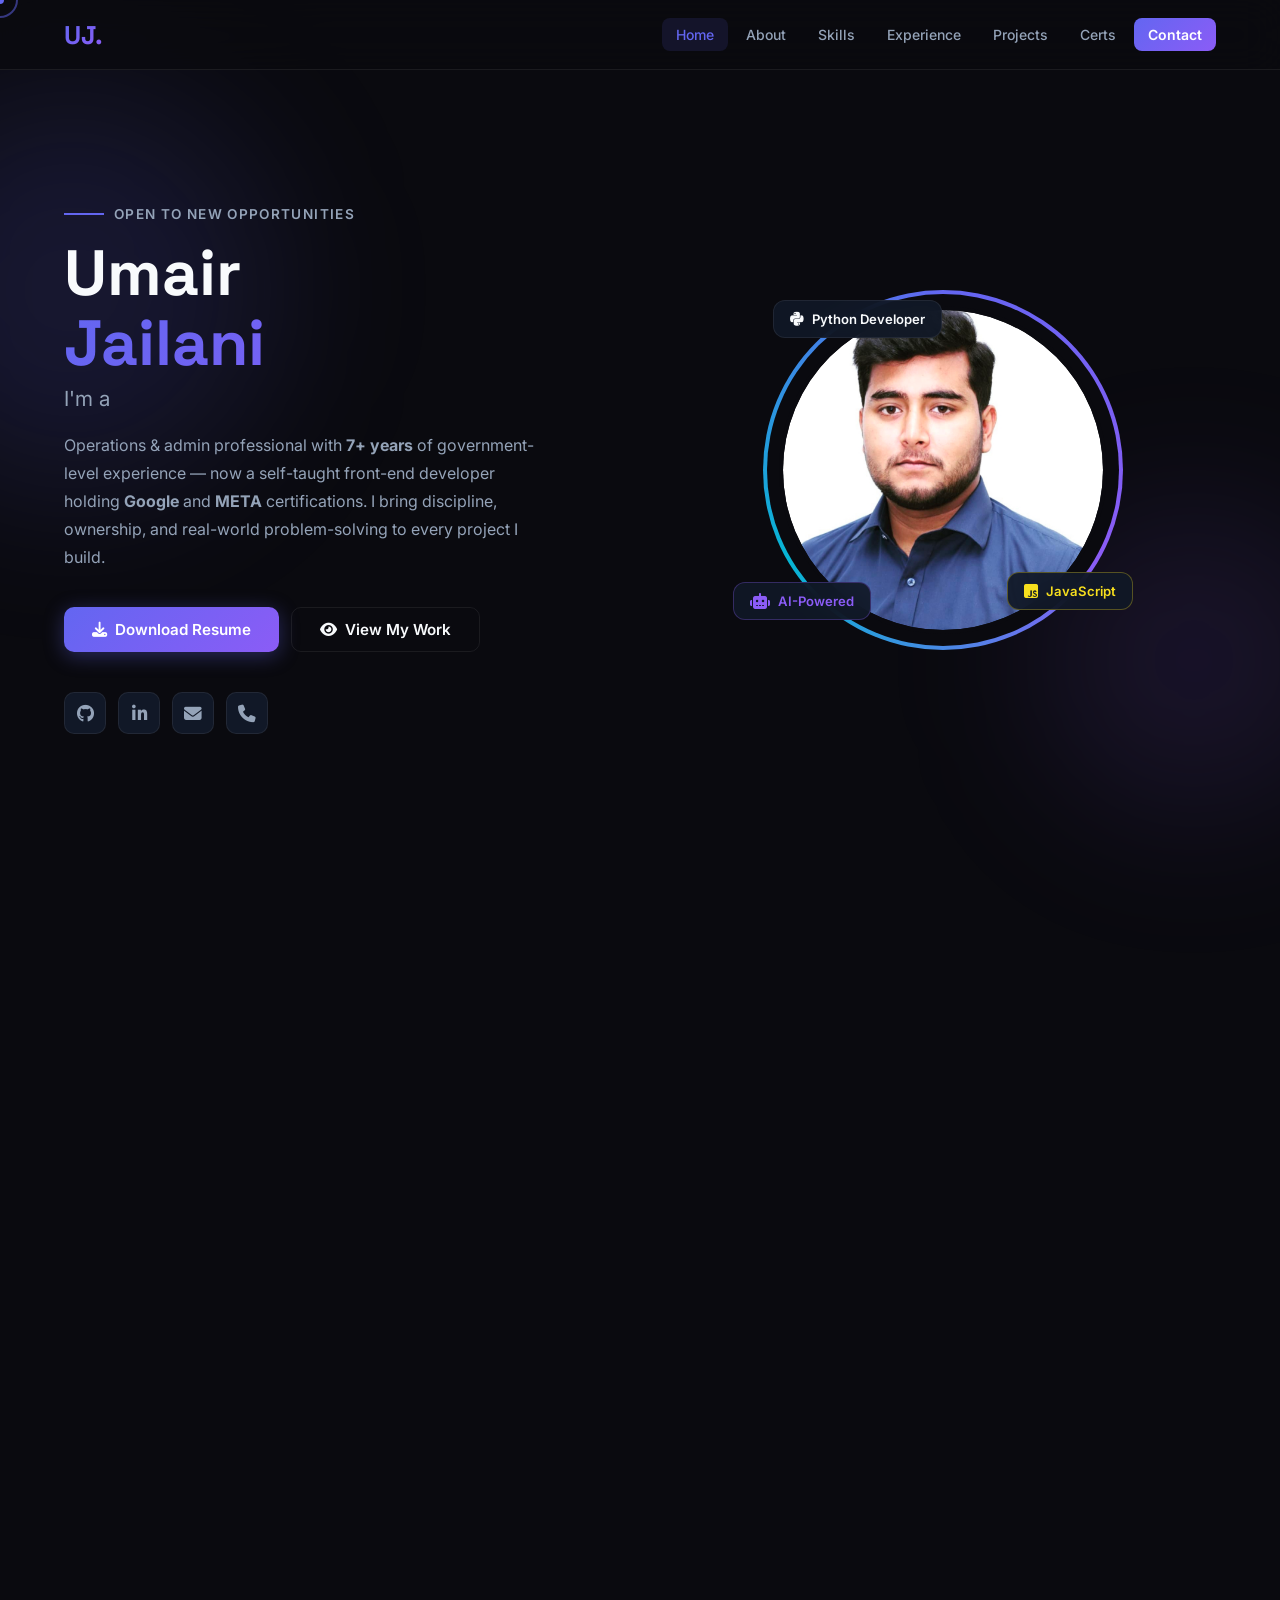
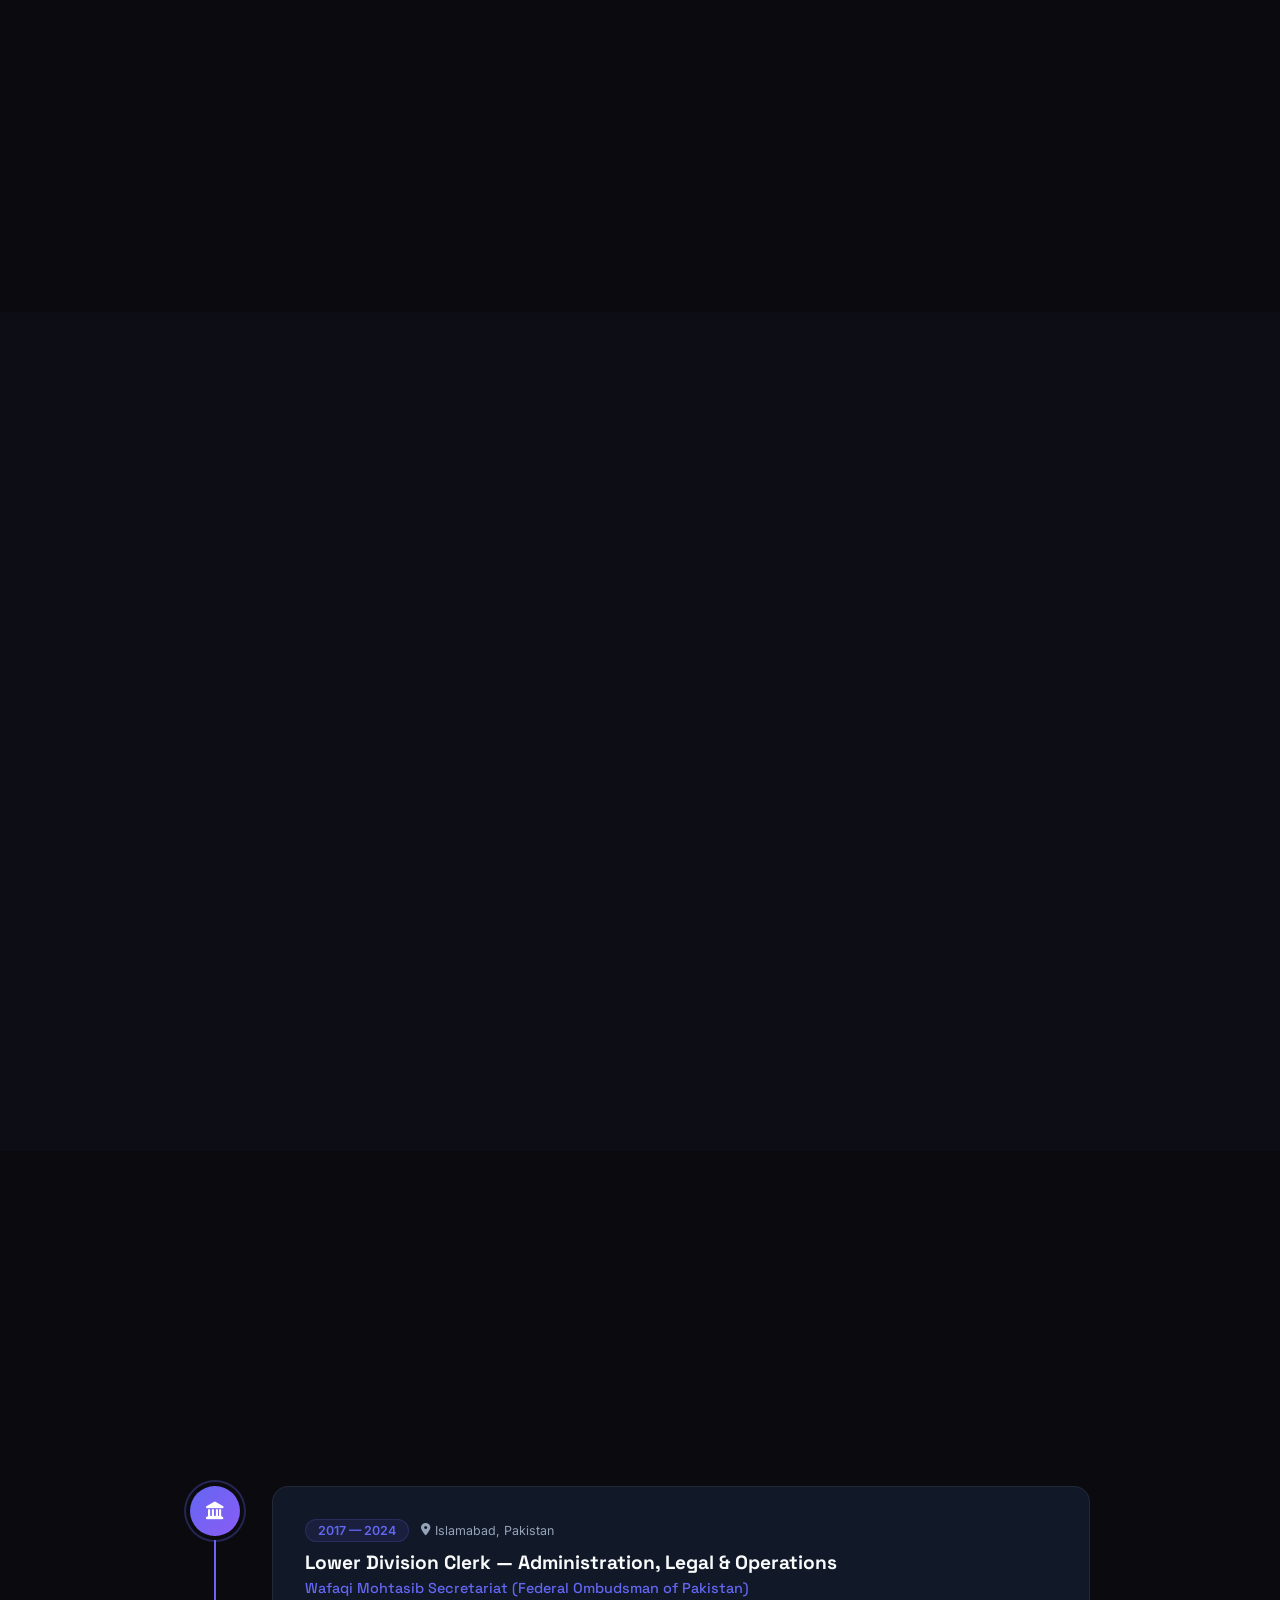
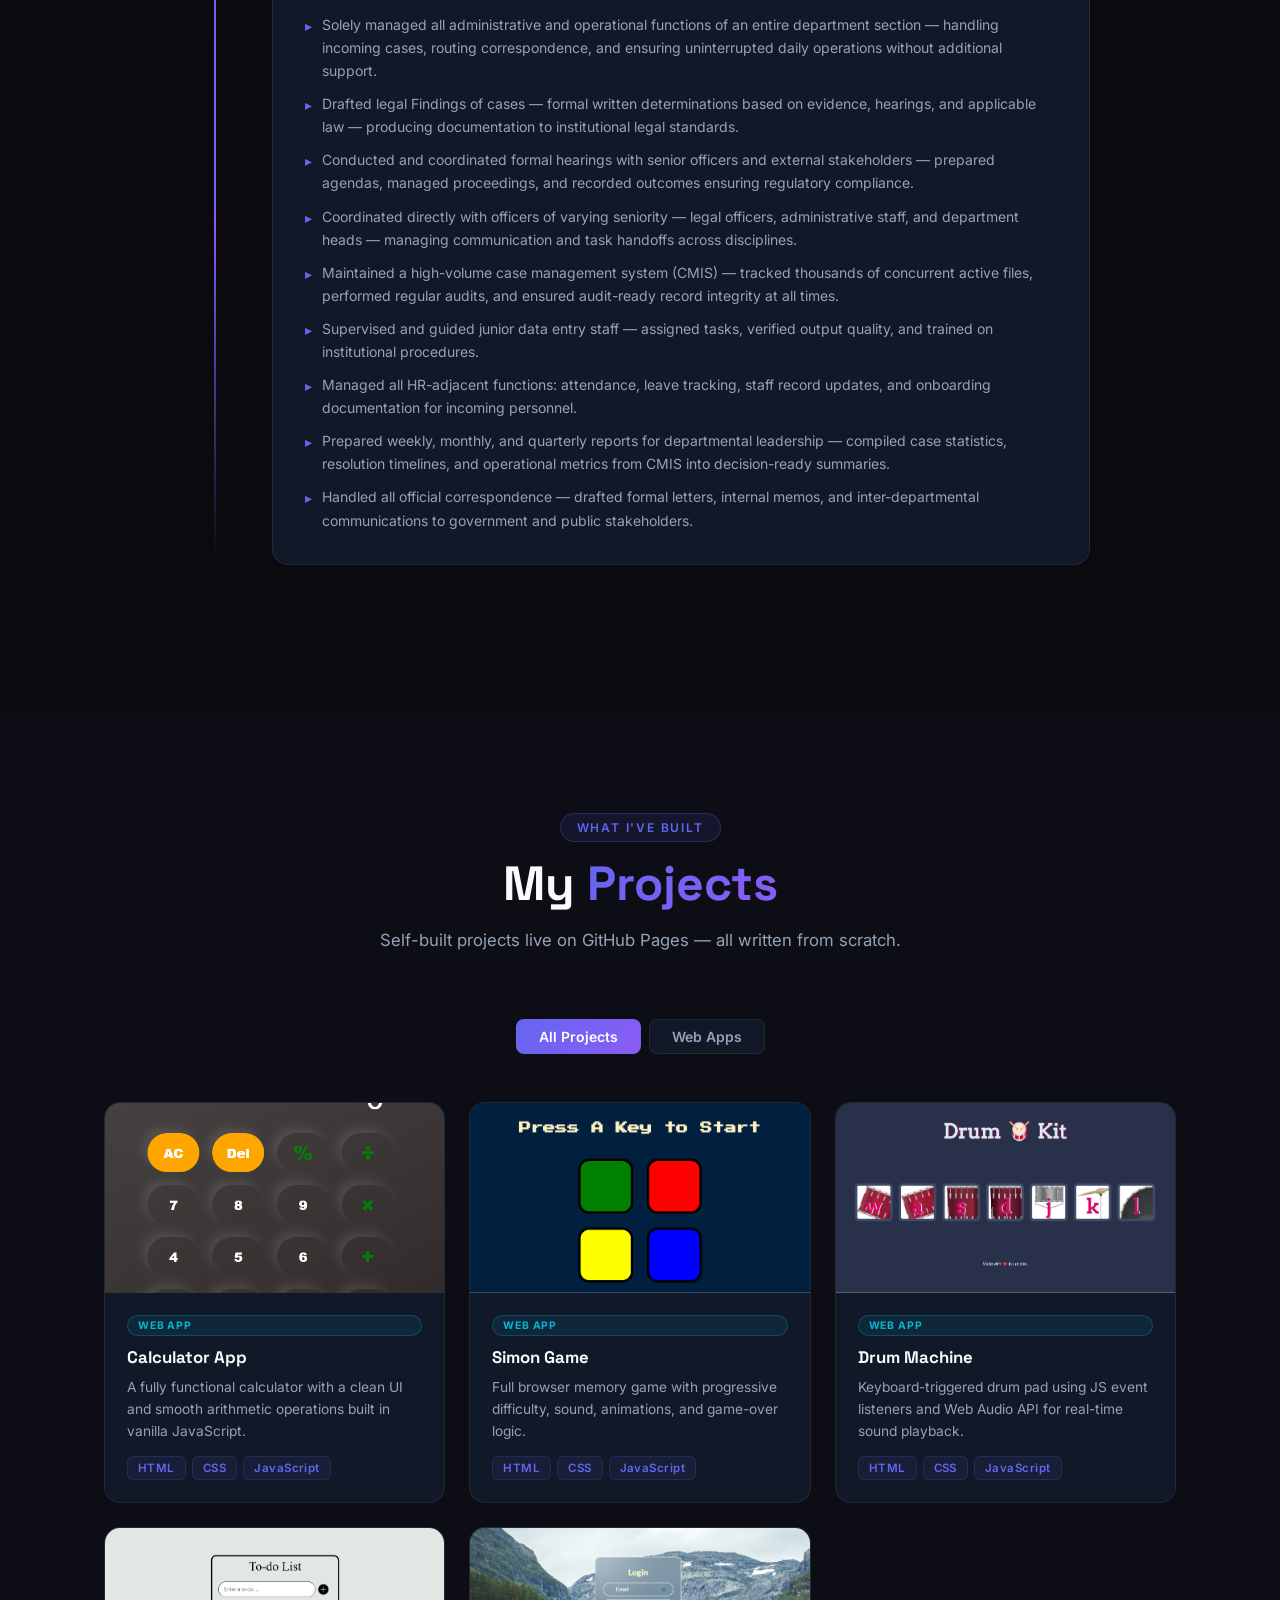
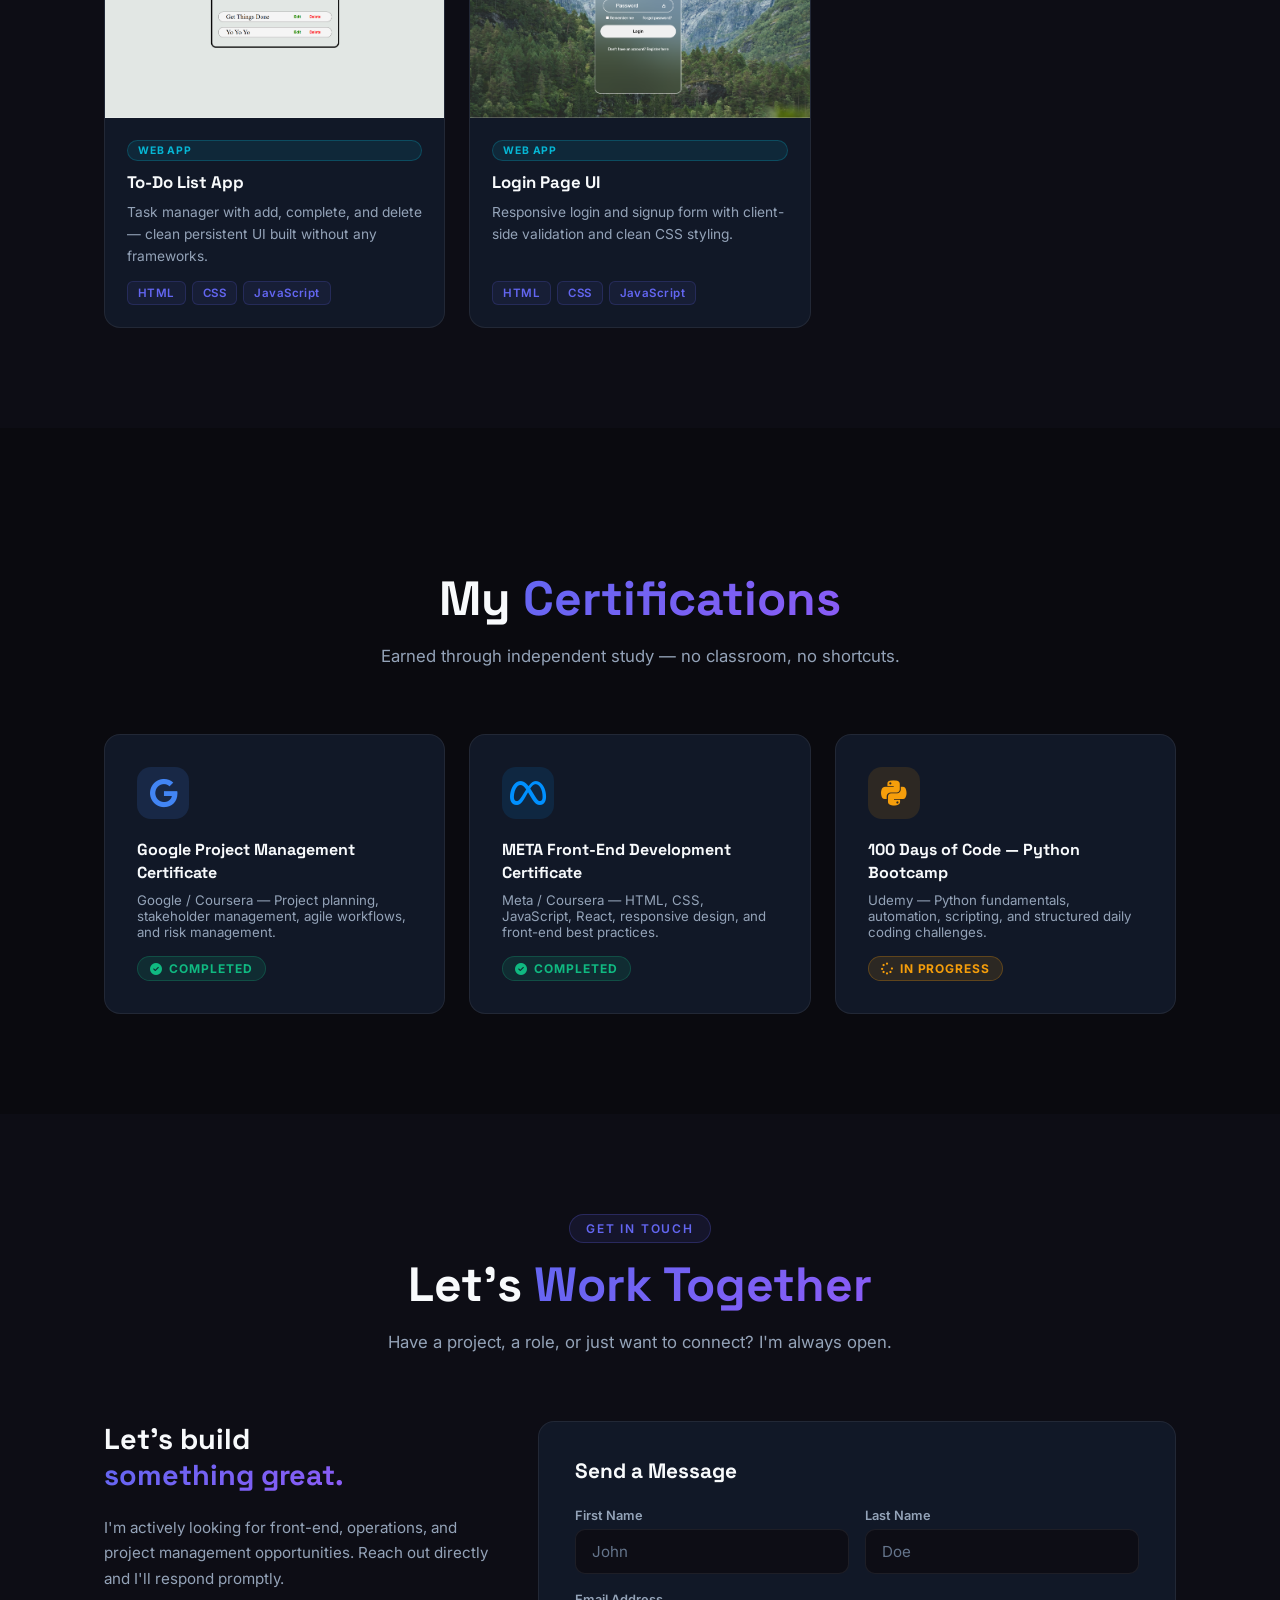
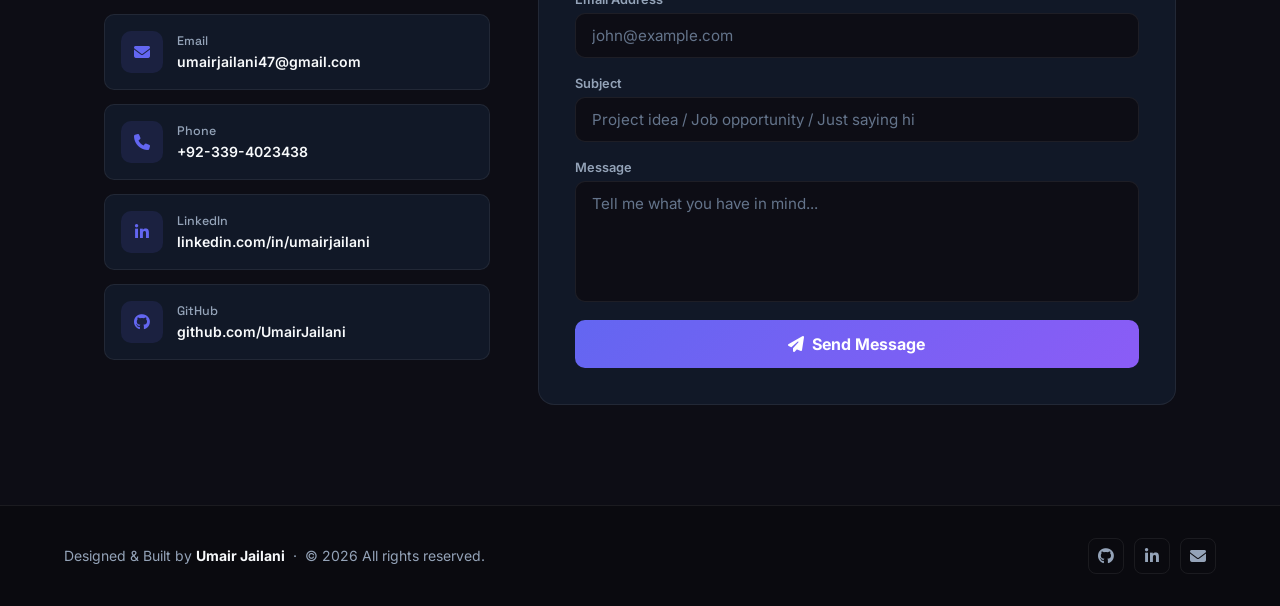
==== index.html @ d7271f99 "fix: add OG tags, fix profile pic filename, update roles" ====
<!DOCTYPE html>
<html lang="en">
<head>
    <meta charset="UTF-8" />
  <meta name="viewport" content="width=device-width, initial-scale=1.0" />
  <meta property="og:title" content="Umair Jailani — IT Coordinator & Developer" />
  <meta property="og:description" content="Self-taught developer and operations professional from Islamabad. 7+ years government experience. Frontend dev, Python in training, AI-augmented workflows." />
  <meta property="og:image" content="https://umairjailani.github.io/og_portfolio.png" />
  <meta property="og:image:width" content="1200" />
  <meta property="og:image:height" content="630" />
  <meta property="og:url" content="https://umairjailani.github.io" />
  <meta property="og:type" content="website" />
  <meta name="twitter:card" content="summary_large_image" />
  <meta name="twitter:image" content="https://umairjailani.github.io/og_portfolio.png" />
  <title>Umair Jailani — Ops Professional & Self-Taught Developer</title>
  <link rel="preconnect" href="https://fonts.googleapis.com" />
  <link rel="preconnect" href="https://fonts.gstatic.com" crossorigin />
  <link href="https://fonts.googleapis.com/css2?family=Inter:wght@300;400;500;600;700;800&family=Space+Grotesk:wght@400;500;600;700;800&display=swap" rel="stylesheet" />
  <link rel="stylesheet" href="https://cdnjs.cloudflare.com/ajax/libs/font-awesome/6.5.0/css/all.min.css" />
  <style>
    *, *::before, *::after { margin: 0; padding: 0; box-sizing: border-box; }
    :root {
      --bg: #0a0a0f; --bg2: #0d0d15; --card: #111827; --card2: #1a2035;
      --border: rgba(255,255,255,0.07);
      --blue: #6366f1; --purple: #8b5cf6; --cyan: #06b6d4;
      --pink: #ec4899; --green: #10b981; --orange: #f59e0b;
      --text: #f8fafc; --muted: #94a3b8; --muted2: #64748b;
      --grad: linear-gradient(135deg, var(--blue), var(--purple));
      --grad2: linear-gradient(135deg, var(--purple), var(--cyan));
      --grad3: linear-gradient(135deg, var(--cyan), var(--green));
      --shadow: 0 25px 50px rgba(0,0,0,0.5);
      --radius: 16px; --radius-sm: 10px;
      --transition: all 0.3s cubic-bezier(0.4,0,0.2,1);
    }
    html { scroll-behavior: smooth; }
    body { font-family: 'Inter', sans-serif; background: var(--bg); color: var(--text); overflow-x: hidden; cursor: none; }
    h1,h2,h3,h4 { font-family: 'Space Grotesk', sans-serif; }
    a { text-decoration: none; color: inherit; }
    img { max-width: 100%; display: block; }
    ::-webkit-scrollbar { width: 5px; }
    ::-webkit-scrollbar-track { background: var(--bg); }
    ::-webkit-scrollbar-thumb { background: var(--blue); border-radius: 99px; }

    /* LOADER */
    #loader { position: fixed; inset: 0; z-index: 9999; background: var(--bg); display: flex; align-items: center; justify-content: center; flex-direction: column; gap: 20px; transition: opacity 0.6s ease, visibility 0.6s ease; }
    #loader.hidden { opacity: 0; visibility: hidden; }
    .loader-logo { font-family: 'Space Grotesk', sans-serif; font-size: 3rem; font-weight: 800; background: var(--grad); -webkit-background-clip: text; -webkit-text-fill-color: transparent; animation: pulse 1s ease infinite; }
    .loader-bar { width: 200px; height: 3px; background: var(--border); border-radius: 99px; overflow: hidden; }
    .loader-fill { height: 100%; background: var(--grad); border-radius: 99px; animation: loadFill 1.5s ease forwards; }
    @keyframes loadFill { from { width: 0; } to { width: 100%; } }
    @keyframes pulse { 0%,100% { opacity:1; } 50% { opacity:0.5; } }

    /* CURSOR */
    #cursor-dot, #cursor-ring { position: fixed; pointer-events: none; z-index: 9998; border-radius: 50%; transform: translate(-50%,-50%); transition-timing-function: cubic-bezier(0.4,0,0.2,1); }
    #cursor-dot { width: 8px; height: 8px; background: var(--blue); transition-duration: 0.05s; transition-property: transform, background, width, height; }
    #cursor-ring { width: 36px; height: 36px; border: 2px solid var(--blue); opacity: 0.5; transition-duration: 0.15s; transition-property: transform, border-color, width, height; }
    body.cursor-hover #cursor-dot { width: 12px; height: 12px; background: var(--purple); }
    body.cursor-hover #cursor-ring { width: 56px; height: 56px; border-color: var(--purple); opacity: 0.3; }

    /* SCROLL PROGRESS */
    #scroll-progress { position: fixed; top: 0; left: 0; height: 3px; background: var(--grad); z-index: 9997; transition: width 0.1s linear; }

    /* NAVBAR */
    .navbar { position: fixed; top: 0; left: 0; right: 0; z-index: 1000; padding: 0 5%; display: flex; align-items: center; justify-content: space-between; height: 70px; background: rgba(10,10,15,0.7); backdrop-filter: blur(20px); -webkit-backdrop-filter: blur(20px); border-bottom: 1px solid var(--border); transition: var(--transition); }
    .navbar.scrolled { background: rgba(10,10,15,0.95); box-shadow: 0 4px 30px rgba(0,0,0,0.4); }
    .nav-brand { font-family: 'Space Grotesk', sans-serif; font-size: 1.6rem; font-weight: 800; background: var(--grad); -webkit-background-clip: text; -webkit-text-fill-color: transparent; cursor: pointer; }
    .nav-links { display: flex; align-items: center; gap: 4px; }
    .nav-links a { font-size: 0.875rem; font-weight: 500; color: var(--muted); padding: 8px 14px; border-radius: 8px; transition: var(--transition); cursor: pointer; }
    .nav-links a:hover, .nav-links a.active { color: var(--text); background: rgba(99,102,241,0.12); }
    .nav-links a.active { color: var(--blue); }
    .nav-cta { background: var(--grad) !important; color: #fff !important; font-weight: 600 !important; }
    .nav-cta:hover { opacity: 0.9; transform: translateY(-1px); }
    .hamburger { display: none; flex-direction: column; gap: 5px; background: none; border: none; cursor: pointer; padding: 4px; }
    .hamburger span { display: block; width: 24px; height: 2px; background: var(--text); border-radius: 2px; transition: var(--transition); }
    .hamburger.open span:nth-child(1) { transform: translateY(7px) rotate(45deg); }
    .hamburger.open span:nth-child(2) { opacity: 0; }
    .hamburger.open span:nth-child(3) { transform: translateY(-7px) rotate(-45deg); }
    .mobile-menu { display: none; position: fixed; top: 70px; left: 0; right: 0; z-index: 999; background: rgba(10,10,15,0.98); backdrop-filter: blur(20px); padding: 20px 5% 30px; border-bottom: 1px solid var(--border); flex-direction: column; gap: 4px; transform: translateY(-20px); opacity: 0; transition: var(--transition); }
    .mobile-menu.open { transform: translateY(0); opacity: 1; }
    .mobile-menu a { font-size: 1rem; font-weight: 500; color: var(--muted); padding: 12px 16px; border-radius: 8px; transition: var(--transition); cursor: pointer; }
    .mobile-menu a:hover, .mobile-menu a.active { color: var(--blue); background: rgba(99,102,241,0.1); }

    /* PARTICLES */
    #particles-canvas { position: fixed; inset: 0; z-index: 0; pointer-events: none; opacity: 0.45; }

    /* SECTION BASE */
    section { position: relative; z-index: 1; }
    .container { max-width: 1200px; margin: 0 auto; padding: 0 5%; }
    .section-header { text-align: center; margin-bottom: 64px; }
    .section-tag { display: inline-block; font-size: 0.75rem; font-weight: 600; letter-spacing: 0.15em; text-transform: uppercase; color: var(--blue); background: rgba(99,102,241,0.1); border: 1px solid rgba(99,102,241,0.25); padding: 6px 16px; border-radius: 99px; margin-bottom: 16px; }
    .section-header h2 { font-size: clamp(2rem, 4vw, 3rem); font-weight: 800; line-height: 1.1; margin-bottom: 16px; }
    .section-header p { font-size: 1.05rem; color: var(--muted); max-width: 580px; margin: 0 auto; line-height: 1.7; }
    .gradient-text { background: var(--grad); -webkit-background-clip: text; -webkit-text-fill-color: transparent; }

    /* REVEAL */
    .reveal { opacity: 0; transform: translateY(32px); transition: opacity 0.7s ease, transform 0.7s ease; }
    .reveal.visible { opacity: 1; transform: translateY(0); }
    .reveal-delay-1 { transition-delay: 0.1s; }
    .reveal-delay-2 { transition-delay: 0.2s; }
    .reveal-delay-3 { transition-delay: 0.3s; }
    .reveal-delay-4 { transition-delay: 0.4s; }
    .reveal-delay-5 { transition-delay: 0.5s; }

    /* BTN */
    .btn { display: inline-flex; align-items: center; gap: 8px; padding: 12px 28px; border-radius: 10px; font-size: 0.95rem; font-weight: 600; cursor: pointer; transition: var(--transition); border: none; font-family: inherit; }
    .btn-primary { background: var(--grad); color: #fff; box-shadow: 0 4px 20px rgba(99,102,241,0.35); }
    .btn-primary:hover { transform: translateY(-2px); box-shadow: 0 8px 30px rgba(99,102,241,0.5); }
    .btn-outline { background: transparent; color: var(--text); border: 1.5px solid var(--border); }
    .btn-outline:hover { border-color: var(--blue); color: var(--blue); background: rgba(99,102,241,0.06); transform: translateY(-2px); }

    /* ===================== HERO ===================== */
    #home { min-height: 100vh; display: flex; align-items: center; justify-content: center; padding: 120px 5% 80px; }
    .hero-inner { display: grid; grid-template-columns: 1fr 1fr; align-items: center; gap: 60px; max-width: 1200px; margin: 0 auto; width: 100%; }
    .hero-greeting { display: flex; align-items: center; gap: 10px; font-size: 0.85rem; font-weight: 600; letter-spacing: 0.1em; text-transform: uppercase; color: var(--muted); margin-bottom: 16px; }
    .hero-greeting::before { content: ''; display: block; width: 40px; height: 2px; background: var(--blue); }
    .hero-name { font-size: clamp(2.4rem, 5vw, 4rem); font-weight: 800; line-height: 1.1; margin-bottom: 8px; }
    .hero-name .first { display: block; }
    .hero-name .last { display: block; background: var(--grad); -webkit-background-clip: text; -webkit-text-fill-color: transparent; }
    .hero-subtitle { font-size: clamp(1rem, 2vw, 1.3rem); color: var(--muted); margin-bottom: 20px; }
    #typed { color: var(--blue); }
    .typed-cursor { color: var(--blue); font-weight: 300; }
    .hero-desc { font-size: 1rem; color: var(--muted); line-height: 1.75; margin-bottom: 36px; max-width: 480px; }
    .hero-btns { display: flex; gap: 12px; flex-wrap: wrap; margin-bottom: 40px; }
    .hero-socials { display: flex; gap: 12px; }
    .hero-socials a { width: 42px; height: 42px; display: flex; align-items: center; justify-content: center; border-radius: 10px; font-size: 1.1rem; color: var(--muted); background: var(--card); border: 1px solid var(--border); transition: var(--transition); cursor: pointer; }
    .hero-socials a:hover { color: var(--blue); border-color: var(--blue); background: rgba(99,102,241,0.1); transform: translateY(-3px); }
    .hero-image { display: flex; align-items: center; justify-content: center; position: relative; }
    .hero-img-wrap { position: relative; width: 340px; height: 340px; }
    .hero-img-ring { position: absolute; inset: -10px; border-radius: 50%; background: conic-gradient(from 0deg, var(--blue), var(--purple), var(--cyan), var(--blue)); animation: spinRing 6s linear infinite; }
    .hero-img-ring::before { content: ''; position: absolute; inset: 4px; background: var(--bg); border-radius: 50%; }
    @keyframes spinRing { to { transform: rotate(360deg); } }
    .hero-img-inner { position: absolute; inset: 6px; border-radius: 50%; overflow: hidden; border: 4px solid var(--bg); }
    .hero-img-inner img { width: 100%; height: 100%; object-fit: cover; border-radius: 50%; }
    .hero-img-fallback { width: 100%; height: 100%; border-radius: 50%; background: var(--grad); display: flex; align-items: center; justify-content: center; font-size: 5rem; font-weight: 800; color: rgba(255,255,255,0.9); font-family: 'Space Grotesk', sans-serif; }
    .float-badge { position: absolute; display: flex; align-items: center; gap: 8px; background: rgba(17,24,39,0.92); backdrop-filter: blur(12px); border: 1px solid var(--border); border-radius: 12px; padding: 10px 16px; font-size: 0.82rem; font-weight: 600; white-space: nowrap; }
    .float-badge i { font-size: 1rem; }
    .badge-react  { top: 10px; right: -30px; color: var(--cyan); border-color: rgba(6,182,212,0.3); animation: floatBadge 3s ease-in-out infinite; }
    .badge-js     { bottom: 30px; right: -20px; color: #f7df1e; border-color: rgba(247,223,30,0.3); animation: floatBadge 3.5s ease-in-out infinite 0.5s; }
    .badge-ai     { bottom: 20px; left: -40px; color: var(--purple); border-color: rgba(139,92,246,0.3); animation: floatBadge 4s ease-in-out infinite 1s; }
    @keyframes floatBadge { 0%,100% { transform: translateY(0); } 50% { transform: translateY(-10px); } }
    .glow-orb { position: absolute; border-radius: 50%; filter: blur(80px); pointer-events: none; z-index: 0; }
    .glow-orb-1 { width: 400px; height: 400px; background: rgba(99,102,241,0.15); top: 10%; left: -10%; }
    .glow-orb-2 { width: 300px; height: 300px; background: rgba(139,92,246,0.12); bottom: 10%; right: -5%; }

    /* ===================== ABOUT ===================== */
    #about { padding: 100px 0; }
    .about-grid { display: grid; grid-template-columns: 1fr 1fr; gap: 60px; align-items: start; }
    .about-text .section-tag { display: inline-block; margin-bottom: 16px; }
    .about-text h2 { font-size: clamp(2rem, 3.5vw, 2.8rem); font-weight: 800; line-height: 1.2; margin-bottom: 24px; }
    .about-text p { font-size: 0.975rem; color: var(--muted); line-height: 1.8; margin-bottom: 14px; }
    .about-text p strong { color: var(--text); }
    .about-highlights { display: flex; flex-direction: column; gap: 10px; margin: 24px 0 32px; }
    .about-hl { display: flex; align-items: center; gap: 12px; font-size: 0.9rem; color: var(--muted); }
    .about-hl i { color: var(--blue); width: 18px; flex-shrink: 0; }
    .about-hl span { color: var(--text); font-weight: 500; }
    .about-stats { display: flex; gap: 16px; flex-wrap: wrap; }
    .stat-card { background: var(--card); border: 1px solid var(--border); border-radius: var(--radius); padding: 24px 28px; text-align: center; flex: 1; min-width: 110px; transition: var(--transition); cursor: default; }
    .stat-card:hover { border-color: var(--blue); transform: translateY(-4px); box-shadow: 0 20px 40px rgba(0,0,0,0.3); }
    .stat-num { font-family: 'Space Grotesk', sans-serif; font-size: 2.2rem; font-weight: 800; background: var(--grad); -webkit-background-clip: text; -webkit-text-fill-color: transparent; line-height: 1; }
    .stat-label { font-size: 0.75rem; color: var(--muted); margin-top: 6px; font-weight: 500; }
    .about-bento { display: grid; grid-template-columns: 1fr 1fr; gap: 14px; }
    .bento-card { background: var(--card); border: 1px solid var(--border); border-radius: var(--radius); padding: 24px; transition: var(--transition); cursor: default; }
    .bento-card:hover { border-color: var(--blue); transform: translateY(-3px); }
    .bento-card.span-2 { grid-column: 1 / -1; }
    .bento-icon { width: 44px; height: 44px; border-radius: 10px; display: flex; align-items: center; justify-content: center; font-size: 1.2rem; margin-bottom: 14px; }
    .bento-card h4 { font-size: 0.95rem; font-weight: 700; margin-bottom: 6px; }
    .bento-card p { font-size: 0.83rem; color: var(--muted); line-height: 1.6; }

    /* ===================== SKILLS ===================== */
    #skills { padding: 100px 0; background: var(--bg2); }
    .skills-tabs { display: flex; justify-content: center; gap: 8px; margin-bottom: 48px; flex-wrap: wrap; }
    .skill-tab { padding: 8px 22px; border-radius: 8px; font-size: 0.875rem; font-weight: 600; cursor: pointer; transition: var(--transition); background: var(--card); color: var(--muted); border: 1px solid var(--border); font-family: inherit; }
    .skill-tab:hover { color: var(--blue); border-color: var(--blue); }
    .skill-tab.active { background: var(--grad); color: #fff; border-color: transparent; }
    .skill-panel { display: none; }
    .skill-panel.active { display: block; }

    /* Tech panel */
    .skills-tech-layout { display: grid; grid-template-columns: 1fr 1fr; gap: 48px; }
    .skill-bars { display: flex; flex-direction: column; gap: 20px; }
    .skill-bar-header { display: flex; justify-content: space-between; margin-bottom: 8px; }
    .skill-bar-name { font-size: 0.9rem; font-weight: 600; }
    .skill-bar-pct { font-size: 0.85rem; color: var(--muted); }
    .skill-bar-track { height: 6px; background: var(--border); border-radius: 99px; overflow: hidden; }
    .skill-bar-fill { height: 100%; border-radius: 99px; background: var(--grad); width: 0; transition: width 1.2s cubic-bezier(0.4,0,0.2,1); }
    .tech-grid { display: grid; grid-template-columns: repeat(3, 1fr); gap: 12px; }
    .tech-card { background: var(--card); border: 1px solid var(--border); border-radius: var(--radius-sm); padding: 18px 12px; text-align: center; cursor: pointer; transition: var(--transition); display: flex; flex-direction: column; align-items: center; gap: 10px; }
    .tech-card:hover { border-color: var(--blue); transform: translateY(-4px); box-shadow: 0 16px 32px rgba(0,0,0,0.3); }
    .tech-card img { width: 36px; height: 36px; object-fit: contain; }
    .tech-card span { font-size: 0.78rem; font-weight: 600; color: var(--muted); }
    .tech-card:hover span { color: var(--text); }

    /* AI / Skills pill grids */
    .skill-category-grid { display: grid; grid-template-columns: repeat(2, 1fr); gap: 20px; }
    .skill-cat-card { background: var(--card); border: 1px solid var(--border); border-radius: var(--radius); padding: 28px; transition: var(--transition); }
    .skill-cat-card:hover { border-color: var(--blue); transform: translateY(-3px); }
    .skill-cat-card.full { grid-column: 1 / -1; }
    .skill-cat-header { display: flex; align-items: center; gap: 14px; margin-bottom: 18px; }
    .skill-cat-icon { width: 42px; height: 42px; border-radius: 10px; display: flex; align-items: center; justify-content: center; font-size: 1.1rem; flex-shrink: 0; }
    .skill-cat-header h3 { font-size: 1rem; font-weight: 700; }
    .skill-cat-header p { font-size: 0.8rem; color: var(--muted); }
    .skill-pills { display: flex; flex-wrap: wrap; gap: 8px; }
    .skill-pill { font-size: 0.78rem; font-weight: 600; padding: 5px 12px; border-radius: 6px; background: rgba(99,102,241,0.08); color: var(--muted); border: 1px solid rgba(99,102,241,0.15); transition: var(--transition); }
    .skill-pill:hover { background: rgba(99,102,241,0.18); color: var(--text); }
    .skill-pill.ai { background: rgba(139,92,246,0.08); color: var(--purple); border-color: rgba(139,92,246,0.2); }
    .skill-pill.admin { background: rgba(6,182,212,0.08); color: var(--cyan); border-color: rgba(6,182,212,0.2); }
    .skill-pill.tool { background: rgba(245,158,11,0.08); color: var(--orange); border-color: rgba(245,158,11,0.2); }

    /* ===================== EXPERIENCE ===================== */
    #experience { padding: 100px 0; }
    .timeline { position: relative; max-width: 900px; margin: 0 auto; }
    .timeline::before { content: ''; position: absolute; left: 24px; top: 0; bottom: 0; width: 2px; background: linear-gradient(to bottom, var(--blue), var(--purple), transparent); }
    .timeline-item { display: flex; gap: 32px; margin-bottom: 48px; position: relative; }
    .timeline-dot { width: 50px; height: 50px; border-radius: 50%; background: var(--grad); display: flex; align-items: center; justify-content: center; font-size: 1.1rem; color: #fff; flex-shrink: 0; position: relative; z-index: 1; box-shadow: 0 0 0 4px var(--bg), 0 0 0 6px rgba(99,102,241,0.3); }
    .timeline-content { background: var(--card); border: 1px solid var(--border); border-radius: var(--radius); padding: 32px; flex: 1; transition: var(--transition); }
    .timeline-content:hover { border-color: var(--blue); transform: translateX(4px); }
    .timeline-meta { display: flex; align-items: center; gap: 12px; flex-wrap: wrap; margin-bottom: 8px; }
    .timeline-period { font-size: 0.78rem; font-weight: 600; color: var(--blue); background: rgba(99,102,241,0.1); border: 1px solid rgba(99,102,241,0.2); padding: 3px 12px; border-radius: 99px; }
    .timeline-location { font-size: 0.78rem; color: var(--muted); display: flex; align-items: center; gap: 5px; }
    .timeline-content h3 { font-size: 1.2rem; font-weight: 700; margin-bottom: 4px; }
    .timeline-content h4 { font-size: 0.9rem; font-weight: 500; color: var(--blue); margin-bottom: 16px; }
    .timeline-bullets { list-style: none; display: flex; flex-direction: column; gap: 10px; }
    .timeline-bullets li { display: flex; gap: 10px; font-size: 0.875rem; color: var(--muted); line-height: 1.65; }
    .timeline-bullets li::before { content: '▸'; color: var(--blue); flex-shrink: 0; margin-top: 1px; }

    /* ===================== PROJECTS ===================== */
    #projects { padding: 100px 0; background: var(--bg2); }
    .filter-tabs { display: flex; justify-content: center; gap: 8px; margin-bottom: 48px; flex-wrap: wrap; }
    .filter-btn { padding: 8px 22px; border-radius: 8px; font-size: 0.875rem; font-weight: 600; cursor: pointer; transition: var(--transition); background: var(--card); color: var(--muted); border: 1px solid var(--border); font-family: inherit; }
    .filter-btn:hover { color: var(--blue); border-color: var(--blue); }
    .filter-btn.active { background: var(--grad); color: #fff; border-color: transparent; }
    .projects-grid { display: grid; grid-template-columns: repeat(3, 1fr); gap: 24px; }
    .project-card { background: var(--card); border: 1px solid var(--border); border-radius: var(--radius); overflow: hidden; transition: var(--transition); cursor: pointer; display: flex; flex-direction: column; }
    .project-card:hover { border-color: var(--blue); transform: translateY(-6px); box-shadow: 0 30px 60px rgba(0,0,0,0.4); }
    .project-card.hidden { display: none; }
    .project-thumb { position: relative; height: 190px; overflow: hidden; background: var(--card2); }
    .project-thumb img { width: 100%; height: 100%; object-fit: cover; transition: transform 0.5s ease; }
    .project-card:hover .project-thumb img { transform: scale(1.06); }
    .project-thumb-placeholder { width: 100%; height: 100%; display: flex; align-items: center; justify-content: center; }
    .project-thumb-placeholder i { font-size: 3.5rem; opacity: 0.2; }
    .web-bg { background: linear-gradient(135deg, rgba(6,182,212,0.12), rgba(16,185,129,0.1)); }
    .project-overlay { position: absolute; inset: 0; background: rgba(10,10,15,0.82); display: flex; align-items: center; justify-content: center; gap: 12px; opacity: 0; transition: opacity 0.3s ease; }
    .project-card:hover .project-overlay { opacity: 1; }
    .proj-link { display: flex; align-items: center; gap: 6px; padding: 8px 16px; border-radius: 8px; font-size: 0.82rem; font-weight: 600; background: var(--card); border: 1px solid var(--border); color: var(--text); cursor: pointer; transition: var(--transition); }
    .proj-link:hover { background: var(--blue); border-color: var(--blue); color: #fff; }
    .project-body { padding: 22px; flex: 1; display: flex; flex-direction: column; }
    .project-badge { display: inline-block; font-size: 0.65rem; font-weight: 700; text-transform: uppercase; letter-spacing: 0.08em; padding: 3px 10px; border-radius: 99px; margin-bottom: 10px; }
    .badge-web { background: rgba(6,182,212,0.1); color: var(--cyan); border: 1px solid rgba(6,182,212,0.25); }
    .project-body h3 { font-size: 1.05rem; font-weight: 700; margin-bottom: 8px; }
    .project-body p { font-size: 0.86rem; color: var(--muted); line-height: 1.6; flex: 1; }
    .project-tags { display: flex; flex-wrap: wrap; gap: 6px; margin-top: 14px; }
    .project-tags span { font-size: 0.72rem; font-weight: 600; letter-spacing: 0.04em; padding: 4px 10px; border-radius: 6px; background: rgba(99,102,241,0.08); color: var(--blue); border: 1px solid rgba(99,102,241,0.18); }

    /* ===================== CERTIFICATIONS ===================== */
    #certifications { padding: 100px 0; }
    .certs-grid { display: grid; grid-template-columns: repeat(3, 1fr); gap: 24px; }
    .cert-card { background: var(--card); border: 1px solid var(--border); border-radius: var(--radius); padding: 32px; transition: var(--transition); cursor: default; position: relative; overflow: hidden; }
    .cert-card::after { content: ''; position: absolute; inset: 0; background: var(--grad); opacity: 0; transition: opacity 0.3s; border-radius: var(--radius); }
    .cert-card:hover { border-color: var(--blue); transform: translateY(-5px); box-shadow: 0 24px 48px rgba(0,0,0,0.35); }
    .cert-logo { width: 52px; height: 52px; border-radius: 14px; display: flex; align-items: center; justify-content: center; font-size: 1.5rem; margin-bottom: 20px; }
    .cert-card h3 { font-size: 1rem; font-weight: 700; margin-bottom: 8px; line-height: 1.4; }
    .cert-card p { font-size: 0.83rem; color: var(--muted); margin-bottom: 16px; }
    .cert-status { display: inline-flex; align-items: center; gap: 6px; font-size: 0.75rem; font-weight: 700; text-transform: uppercase; letter-spacing: 0.08em; padding: 4px 12px; border-radius: 99px; }
    .cert-status.done { background: rgba(16,185,129,0.12); color: var(--green); border: 1px solid rgba(16,185,129,0.25); }
    .cert-status.progress { background: rgba(245,158,11,0.12); color: var(--orange); border: 1px solid rgba(245,158,11,0.25); }

    /* ===================== CONTACT ===================== */
    #contact { padding: 100px 0; background: var(--bg2); }
    .contact-grid { display: grid; grid-template-columns: 1fr 1.4fr; gap: 48px; align-items: start; }
    .contact-info-col { display: flex; flex-direction: column; gap: 14px; }
    .contact-info-col h3 { font-size: 1.8rem; font-weight: 800; margin-bottom: 8px; }
    .contact-info-col > p { font-size: 0.95rem; color: var(--muted); line-height: 1.7; margin-bottom: 8px; }
    .contact-card { background: var(--card); border: 1px solid var(--border); border-radius: var(--radius-sm); padding: 16px; display: flex; align-items: center; gap: 14px; transition: var(--transition); cursor: pointer; }
    .contact-card:hover { border-color: var(--blue); transform: translateX(4px); }
    .contact-card-icon { width: 42px; height: 42px; border-radius: 10px; background: rgba(99,102,241,0.12); display: flex; align-items: center; justify-content: center; font-size: 1rem; color: var(--blue); flex-shrink: 0; }
    .contact-card h4 { font-size: 0.78rem; color: var(--muted); font-weight: 500; margin-bottom: 2px; }
    .contact-card span { font-size: 0.875rem; font-weight: 600; color: var(--text); }
    .contact-form-wrap { background: var(--card); border: 1px solid var(--border); border-radius: var(--radius); padding: 36px; }
    .contact-form-wrap h3 { font-size: 1.3rem; font-weight: 700; margin-bottom: 24px; }
    .form-group { display: flex; flex-direction: column; gap: 6px; margin-bottom: 18px; }
    .form-group label { font-size: 0.8rem; font-weight: 600; color: var(--muted); }
    .form-group input, .form-group textarea { background: var(--bg2); border: 1.5px solid var(--border); border-radius: 10px; padding: 12px 16px; font-size: 0.95rem; color: var(--text); font-family: inherit; transition: var(--transition); resize: none; outline: none; }
    .form-group input:focus, .form-group textarea:focus { border-color: var(--blue); box-shadow: 0 0 0 3px rgba(99,102,241,0.12); }
    .form-group input::placeholder, .form-group textarea::placeholder { color: var(--muted2); }
    .form-row { display: grid; grid-template-columns: 1fr 1fr; gap: 16px; }
    .form-submit { width: 100%; padding: 14px; background: var(--grad); color: #fff; border: none; border-radius: 10px; font-size: 1rem; font-weight: 700; cursor: pointer; font-family: inherit; transition: var(--transition); display: flex; align-items: center; justify-content: center; gap: 8px; }
    .form-submit:hover { opacity: 0.9; transform: translateY(-2px); box-shadow: 0 8px 24px rgba(99,102,241,0.4); }
    .form-submit.sent { background: linear-gradient(135deg, var(--green), #059669); }

    /* TOAST */
    #toast { position: fixed; bottom: 30px; right: 30px; z-index: 9999; padding: 14px 22px; border-radius: 12px; background: var(--card); border: 1px solid var(--border); font-size: 0.9rem; font-weight: 600; display: flex; align-items: center; gap: 10px; transform: translateY(100px); opacity: 0; transition: all 0.4s cubic-bezier(0.4,0,0.2,1); box-shadow: var(--shadow); }
    #toast.show { transform: translateY(0); opacity: 1; }
    #toast .ti { color: var(--green); }

    /* FOOTER */
    footer { background: var(--bg); border-top: 1px solid var(--border); padding: 32px 5%; display: flex; align-items: center; justify-content: space-between; flex-wrap: wrap; gap: 16px; position: relative; z-index: 1; }
    .footer-left p { font-size: 0.875rem; color: var(--muted); }
    .footer-left strong { color: var(--text); }
    .footer-right { display: flex; gap: 10px; }
    .footer-right a { width: 36px; height: 36px; display: flex; align-items: center; justify-content: center; border-radius: 8px; font-size: 1rem; color: var(--muted); border: 1px solid var(--border); transition: var(--transition); cursor: pointer; }
    .footer-right a:hover { color: var(--blue); border-color: var(--blue); background: rgba(99,102,241,0.08); }

    /* BACK TO TOP */
    #back-top { position: fixed; bottom: 28px; right: 28px; z-index: 999; width: 46px; height: 46px; border-radius: 12px; background: var(--grad); color: #fff; border: none; font-size: 1.1rem; cursor: pointer; display: flex; align-items: center; justify-content: center; box-shadow: 0 8px 20px rgba(99,102,241,0.4); opacity: 0; transform: translateY(20px); transition: var(--transition); }
    #back-top.visible { opacity: 1; transform: translateY(0); }
    #back-top:hover { transform: translateY(-3px); box-shadow: 0 12px 28px rgba(99,102,241,0.55); }

    /* RESPONSIVE */
    @media (max-width: 1024px) {
      .hero-inner { grid-template-columns: 1fr; text-align: center; gap: 48px; }
      .hero-desc { margin: 0 auto 36px; }
      .hero-btns, .hero-socials, .hero-greeting { justify-content: center; }
      .hero-image { order: -1; }
      .hero-img-wrap { width: 260px; height: 260px; }
      .float-badge { display: none; }
      .about-grid, .skills-tech-layout { grid-template-columns: 1fr; }
      .about-bento { display: none; }
      .about-stats { justify-content: center; }
      .projects-grid { grid-template-columns: repeat(2, 1fr); }
      .certs-grid { grid-template-columns: repeat(2, 1fr); }
      .contact-grid { grid-template-columns: 1fr; }
      .skill-category-grid { grid-template-columns: 1fr; }
    }
    @media (max-width: 768px) {
      .nav-links { display: none; }
      .hamburger { display: flex; }
      .mobile-menu { display: flex; }
      .projects-grid, .certs-grid { grid-template-columns: 1fr; }
      .form-row { grid-template-columns: 1fr; }
      .hero-img-wrap { width: 220px; height: 220px; }
      footer { flex-direction: column; text-align: center; }
      .timeline::before { left: 20px; }
      .timeline-dot { width: 42px; height: 42px; font-size: 0.95rem; }
      .timeline-item { gap: 20px; }
    }
  </style>
</head>
<body>

  <div id="loader" role="status" aria-label="Loading">
    <div class="loader-logo">UJ.</div>
    <div class="loader-bar"><div class="loader-fill"></div></div>
  </div>

  <div id="cursor-dot" aria-hidden="true"></div>
  <div id="cursor-ring" aria-hidden="true"></div>
  <div id="scroll-progress" aria-hidden="true"></div>
  <canvas id="particles-canvas" aria-hidden="true"></canvas>

  <div id="toast" role="alert" aria-live="polite">
    <i class="fas fa-check-circle ti"></i>
    <span>Message noted! I'll reply soon.</span>
  </div>

  <button id="back-top" aria-label="Back to top"><i class="fas fa-arrow-up"></i></button>

  <!-- NAVBAR -->
  <nav class="navbar" id="navbar">
    <div class="nav-brand" onclick="window.scrollTo({top:0,behavior:'smooth'})">UJ.</div>
    <div class="nav-links">
      <a href="#home"           class="nav-link active">Home</a>
      <a href="#about"          class="nav-link">About</a>
      <a href="#skills"         class="nav-link">Skills</a>
      <a href="#experience"     class="nav-link">Experience</a>
      <a href="#projects"       class="nav-link">Projects</a>
      <a href="#certifications" class="nav-link">Certs</a>
      <a href="#contact"        class="nav-link nav-cta">Contact</a>
    </div>
    <button class="hamburger" id="hamburger" aria-label="Toggle menu" aria-expanded="false">
      <span></span><span></span><span></span>
    </button>
  </nav>

  <div class="mobile-menu" id="mobileMenu">
    <a href="#home"           class="nav-link">Home</a>
    <a href="#about"          class="nav-link">About</a>
    <a href="#skills"         class="nav-link">Skills</a>
    <a href="#experience"     class="nav-link">Experience</a>
    <a href="#projects"       class="nav-link">Projects</a>
    <a href="#certifications" class="nav-link">Certifications</a>
    <a href="#contact"        class="nav-link">Contact</a>
  </div>

  <!-- ===== HERO ===== -->
  <section id="home">
    <div class="glow-orb glow-orb-1" aria-hidden="true"></div>
    <div class="glow-orb glow-orb-2" aria-hidden="true"></div>
    <div class="hero-inner">
      <div class="hero-left">
        <p class="hero-greeting reveal">Open to New Opportunities</p>
        <h1 class="hero-name reveal reveal-delay-1">
          <span class="first">Umair</span>
          <span class="last">Jailani</span>
        </h1>
        <p class="hero-subtitle reveal reveal-delay-2">I'm a <span id="typed"></span></p>
        <p class="hero-desc reveal reveal-delay-3">
          Operations &amp; admin professional with <strong>7+ years</strong> of government-level experience —
          now a self-taught front-end developer holding <strong>Google</strong> and <strong>META</strong> certifications.
          I bring discipline, ownership, and real-world problem-solving to every project I build.
        </p>
        <div class="hero-btns reveal reveal-delay-4">
          <a href="Resume.pdf" download class="btn btn-primary">
            <i class="fas fa-download"></i> Download Resume
          </a>
          <a href="#projects" class="btn btn-outline">
            <i class="fas fa-eye"></i> View My Work
          </a>
        </div>
        <div class="hero-socials reveal reveal-delay-5">
          <a href="https://github.com/UmairJailani" target="_blank" rel="noopener" aria-label="GitHub"><i class="fab fa-github"></i></a>
          <a href="https://www.linkedin.com/in/umairjailani" target="_blank" rel="noopener" aria-label="LinkedIn"><i class="fab fa-linkedin-in"></i></a>
          <a href="mailto:umairjailani47@gmail.com" aria-label="Email"><i class="fas fa-envelope"></i></a>
          <a href="tel:+923394023438" aria-label="Phone"><i class="fas fa-phone"></i></a>
        </div>
      </div>
      <div class="hero-image reveal reveal-delay-2">
        <div class="hero-img-wrap">
          <div class="hero-img-ring" aria-hidden="true"></div>
          <div class="hero-img-inner">
            <img src="profile.jpg" alt="Umair Jailani"
                 onerror="this.style.display='none';this.nextElementSibling.style.display='flex';" />
            <div class="hero-img-fallback" style="display:none;">UJ</div>
          </div>
          <div class="float-badge badge-python" aria-hidden="true"><i class="fab fa-python"></i> Python Developer</div>
          <div class="float-badge badge-js" aria-hidden="true"><i class="fab fa-js-square"></i> JavaScript</div>
          <div class="float-badge badge-ai" aria-hidden="true"><i class="fas fa-robot"></i> AI-Powered</div>
        </div>
      </div>
    </div>
  </section>

  <!-- ===== ABOUT ===== -->
  <section id="about">
    <div class="container">
      <div class="about-grid">
        <div class="about-text">
          <div class="section-tag reveal">Who I Am</div>
          <h2 class="reveal reveal-delay-1">
            Self-taught. Battle-tested.<br/><span class="gradient-text">Always delivering.</span>
          </h2>
          <p class="reveal reveal-delay-2">
            I'm <strong>Umair Jailani</strong> — an operations and admin professional from <strong>Islamabad, Pakistan</strong>
            who spent 7+ years single-handedly running a section at the <strong>Federal Ombudsman of Pakistan</strong>,
            drafting legal case findings, conducting formal hearings, and managing thousands of active case files.
          </p>
          <p class="reveal reveal-delay-3">
            Matric-qualified but entirely <strong>self-taught beyond that</strong> — I earned a <strong>Google Project Management
            Certificate</strong> and a <strong>META Front-End Development Certificate</strong> through independent study,
            and I'm actively training in Python. I build with code the same way I worked in government:
            with full ownership and zero shortcuts.
          </p>
          <div class="about-highlights reveal reveal-delay-3">
            <div class="about-hl"><i class="fas fa-map-marker-alt"></i><div>Based in <span>Islamabad, Pakistan</span></div></div>
            <div class="about-hl"><i class="fas fa-briefcase"></i><div><span>7+ years</span> government operations experience</div></div>
            <div class="about-hl"><i class="fas fa-code"></i><div>Self-taught <span>Front-End Developer</span></div></div>
            <div class="about-hl"><i class="fas fa-robot"></i><div>Active user of <span>AI-assisted workflows</span></div></div>
            <div class="about-hl"><i class="fas fa-language"></i><div>English · Urdu · <span>Japanese (learning)</span></div></div>
          </div>
          <div class="about-stats">
            <div class="stat-card reveal reveal-delay-3">
              <div class="stat-num" data-target="7">0</div>
              <div class="stat-label">Years Experience</div>
            </div>
            <div class="stat-card reveal reveal-delay-4">
              <div class="stat-num" data-target="5">0</div>
              <div class="stat-label">Projects Built</div>
            </div>
            <div class="stat-card reveal reveal-delay-5">
              <div class="stat-num" data-target="3">0</div>
              <div class="stat-label">Certifications</div>
            </div>
          </div>
        </div>
        <div class="about-bento reveal reveal-delay-2">
          <div class="bento-card">
            <div class="bento-icon" style="background:rgba(99,102,241,0.15);color:var(--blue);"><i class="fas fa-landmark"></i></div>
            <h4>Government Background</h4>
            <p>Managed an entire department section at a federal institution — legal docs, hearings, case management.</p>
          </div>
          <div class="bento-card">
            <div class="bento-icon" style="background:rgba(139,92,246,0.12);color:var(--purple);"><i class="fas fa-robot"></i></div>
            <h4>AI-Augmented</h4>
            <p>Leverages LLM tools and prompt engineering to accelerate development and documentation work.</p>
          </div>
          <div class="bento-card span-2">
            <div class="bento-icon" style="background:rgba(6,182,212,0.12);color:var(--cyan);"><i class="fas fa-certificate"></i></div>
            <h4>Certified — Not Just Curious</h4>
            <p>Google Project Management · META Front-End Development · 100 Days of Code Python (in progress). Credentials earned through independent study, not classroom attendance.</p>
          </div>
          <div class="bento-card span-2" style="background:linear-gradient(135deg,rgba(99,102,241,0.08),rgba(139,92,246,0.08));border-color:rgba(99,102,241,0.2);">
            <div style="display:flex;align-items:center;justify-content:space-between;flex-wrap:wrap;gap:16px;">
              <div>
                <div class="bento-icon" style="background:rgba(16,185,129,0.12);color:var(--green);margin-bottom:12px;"><i class="fas fa-handshake"></i></div>
                <h4>Open to Work</h4>
                <p style="max-width:300px;">Available for front-end roles, admin/ops positions, and project management opportunities.</p>
              </div>
              <a href="mailto:umairjailani47@gmail.com" class="btn btn-primary"><i class="fas fa-paper-plane"></i> Hire Me</a>
            </div>
          </div>
        </div>
      </div>
    </div>
  </section>

  <!-- ===== SKILLS ===== -->
  <section id="skills">
    <div class="container">
      <div class="section-header">
        <div class="section-tag reveal">What I Know</div>
        <h2 class="reveal reveal-delay-1">Skills &amp; <span class="gradient-text">Technologies</span></h2>
        <p class="reveal reveal-delay-2">A broad mix of technical, operational, and AI-augmented skills built through real work — not just tutorials.</p>
      </div>

      <div class="skills-tabs reveal reveal-delay-2">
        <button class="skill-tab active" data-tab="tech">Technical</button>
        <button class="skill-tab" data-tab="ai">AI &amp; Vibe Coding</button>
        <button class="skill-tab" data-tab="ops">Ops &amp; Admin</button>
        <button class="skill-tab" data-tab="tools">Tools</button>
      </div>

      <!-- TECH -->
      <div class="skill-panel active" id="tab-tech">
        <div class="skills-tech-layout">
          <div class="skill-bars reveal">
            <div class="skill-bar-item">
              <div class="skill-bar-header"><span class="skill-bar-name">HTML5 &amp; CSS3</span><span class="skill-bar-pct">90%</span></div>
              <div class="skill-bar-track"><div class="skill-bar-fill" data-width="90"></div></div>
            </div>
            <div class="skill-bar-item">
              <div class="skill-bar-header"><span class="skill-bar-name">JavaScript (ES6+)</span><span class="skill-bar-pct">80%</span></div>
              <div class="skill-bar-track"><div class="skill-bar-fill" data-width="80"></div></div>
            </div>
            <div class="skill-bar-item">
              <div class="skill-bar-header"><span class="skill-bar-name">Tailwind CSS</span><span class="skill-bar-pct">78%</span></div>
              <div class="skill-bar-track"><div class="skill-bar-fill" data-width="78"></div></div>
            </div>
            <div class="skill-bar-item">
              <div class="skill-bar-header"><span class="skill-bar-name">Python (in training)</span><span class="skill-bar-pct">55%</span></div>
              <div class="skill-bar-track"><div class="skill-bar-fill" data-width="55"></div></div>
            </div>
            <div class="skill-bar-item">
              <div class="skill-bar-header"><span class="skill-bar-name">Git &amp; GitHub</span><span class="skill-bar-pct">75%</span></div>
              <div class="skill-bar-track"><div class="skill-bar-fill" data-width="75"></div></div>
            </div>
            <div class="skill-bar-item">
              <div class="skill-bar-header"><span class="skill-bar-name">Linux CLI (learning)</span><span class="skill-bar-pct">45%</span></div>
              <div class="skill-bar-track"><div class="skill-bar-fill" data-width="45"></div></div>
            </div>
          </div>
          <div class="tech-grid reveal reveal-delay-1">
            <div class="tech-card"><img src="https://cdn.jsdelivr.net/gh/devicons/devicon/icons/html5/html5-original.svg" alt="HTML5"/><span>HTML5</span></div>
            <div class="tech-card"><img src="https://cdn.jsdelivr.net/gh/devicons/devicon/icons/css3/css3-original.svg" alt="CSS3"/><span>CSS3</span></div>
            <div class="tech-card"><img src="https://cdn.jsdelivr.net/gh/devicons/devicon/icons/javascript/javascript-original.svg" alt="JavaScript"/><span>JavaScript</span></div>
            <div class="tech-card"><img src="https://cdn.jsdelivr.net/gh/devicons/devicon/icons/react/react-original.svg" alt="React"/><span>React</span></div>
            <div class="tech-card"><img src="https://cdn.jsdelivr.net/gh/devicons/devicon/icons/python/python-original.svg" alt="Python"/><span>Python</span></div>
            <div class="tech-card"><img src="https://cdn.jsdelivr.net/gh/devicons/devicon/icons/tailwindcss/tailwindcss-original.svg" alt="Tailwind"/><span>Tailwind</span></div>
            <div class="tech-card"><img src="https://cdn.jsdelivr.net/gh/devicons/devicon/icons/bootstrap/bootstrap-original.svg" alt="Bootstrap"/><span>Bootstrap</span></div>
            <div class="tech-card"><img src="https://cdn.jsdelivr.net/gh/devicons/devicon/icons/github/github-original.svg" alt="GitHub" style="filter:invert(1);"/><span>GitHub</span></div>
            <div class="tech-card"><img src="https://cdn.jsdelivr.net/gh/devicons/devicon/icons/figma/figma-original.svg" alt="Figma"/><span>Figma</span></div>
          </div>
        </div>
      </div>

      <!-- AI / VIBE CODING -->
      <div class="skill-panel" id="tab-ai">
        <div class="skill-category-grid">
          <div class="skill-cat-card">
            <div class="skill-cat-header">
              <div class="skill-cat-icon" style="background:rgba(139,92,246,0.15);color:var(--purple);"><i class="fas fa-robot"></i></div>
              <div><h3>Prompt Engineering</h3><p>Getting real results from AI models</p></div>
            </div>
            <div class="skill-pills">
              <span class="skill-pill ai">Claude / ChatGPT</span>
              <span class="skill-pill ai">Prompt Chaining</span>
              <span class="skill-pill ai">System Prompts</span>
              <span class="skill-pill ai">Context Management</span>
              <span class="skill-pill ai">Output Formatting</span>
              <span class="skill-pill ai">AI Code Review</span>
            </div>
          </div>
          <div class="skill-cat-card">
            <div class="skill-cat-header">
              <div class="skill-cat-icon" style="background:rgba(99,102,241,0.15);color:var(--blue);"><i class="fas fa-code-branch"></i></div>
              <div><h3>Vibe Coding</h3><p>AI-assisted development workflows</p></div>
            </div>
            <div class="skill-pills">
              <span class="skill-pill ai">Claude Code</span>
              <span class="skill-pill ai">GitHub Copilot</span>
              <span class="skill-pill ai">AI-Driven Debugging</span>
              <span class="skill-pill ai">LLM-Assisted Refactoring</span>
              <span class="skill-pill ai">Spec-to-Code</span>
              <span class="skill-pill ai">Rapid Prototyping</span>
            </div>
          </div>
          <div class="skill-cat-card full">
            <div class="skill-cat-header">
              <div class="skill-cat-icon" style="background:rgba(6,182,212,0.12);color:var(--cyan);"><i class="fas fa-file-alt"></i></div>
              <div><h3>AI-Augmented Work</h3><p>Using AI to do professional-grade work faster</p></div>
            </div>
            <div class="skill-pills">
              <span class="skill-pill ai">AI Document Drafting</span>
              <span class="skill-pill ai">Workflow Automation via LLMs</span>
              <span class="skill-pill ai">Research Acceleration</span>
              <span class="skill-pill ai">Report Generation</span>
              <span class="skill-pill ai">AI-Assisted Data Analysis</span>
              <span class="skill-pill ai">Notion AI</span>
              <span class="skill-pill ai">AI Email Drafting</span>
            </div>
          </div>
        </div>
      </div>

      <!-- OPS & ADMIN -->
      <div class="skill-panel" id="tab-ops">
        <div class="skill-category-grid">
          <div class="skill-cat-card">
            <div class="skill-cat-header">
              <div class="skill-cat-icon" style="background:rgba(6,182,212,0.12);color:var(--cyan);"><i class="fas fa-landmark"></i></div>
              <div><h3>Administration</h3><p>Legal &amp; operational execution</p></div>
            </div>
            <div class="skill-pills">
              <span class="skill-pill admin">Legal Document Drafting</span>
              <span class="skill-pill admin">Case Finding Writing</span>
              <span class="skill-pill admin">Hearing Coordination</span>
              <span class="skill-pill admin">Records Management</span>
              <span class="skill-pill admin">SOP Development</span>
              <span class="skill-pill admin">Compliance Documentation</span>
            </div>
          </div>
          <div class="skill-cat-card">
            <div class="skill-cat-header">
              <div class="skill-cat-icon" style="background:rgba(16,185,129,0.12);color:var(--green);"><i class="fas fa-users"></i></div>
              <div><h3>HR &amp; People</h3><p>Team coordination &amp; management</p></div>
            </div>
            <div class="skill-pills">
              <span class="skill-pill admin">Team Coordination</span>
              <span class="skill-pill admin">Onboarding &amp; Offboarding</span>
              <span class="skill-pill admin">Attendance &amp; Leave Tracking</span>
              <span class="skill-pill admin">Stakeholder Management</span>
              <span class="skill-pill admin">Conflict Resolution</span>
            </div>
          </div>
          <div class="skill-cat-card full">
            <div class="skill-cat-header">
              <div class="skill-cat-icon" style="background:rgba(245,158,11,0.12);color:var(--orange);"><i class="fas fa-project-diagram"></i></div>
              <div><h3>Project Management</h3><p>End-to-end ownership &amp; delivery</p></div>
            </div>
            <div class="skill-pills">
              <span class="skill-pill admin">End-to-end Workflow Ownership</span>
              <span class="skill-pill admin">Deadline Management</span>
              <span class="skill-pill admin">Cross-functional Coordination</span>
              <span class="skill-pill admin">Risk Identification</span>
              <span class="skill-pill admin">Reporting &amp; Analytics</span>
              <span class="skill-pill admin">CMIS Case Management</span>
            </div>
          </div>
        </div>
      </div>

      <!-- TOOLS -->
      <div class="skill-panel" id="tab-tools">
        <div class="skill-category-grid">
          <div class="skill-cat-card">
            <div class="skill-cat-header">
              <div class="skill-cat-icon" style="background:rgba(245,158,11,0.12);color:var(--orange);"><i class="fab fa-microsoft"></i></div>
              <div><h3>Microsoft Office</h3><p>Professional productivity suite</p></div>
            </div>
            <div class="skill-pills">
              <span class="skill-pill tool">MS Word</span>
              <span class="skill-pill tool">MS Excel (Pivot Tables)</span>
              <span class="skill-pill tool">MS Outlook</span>
              <span class="skill-pill tool">MS PowerPoint</span>
            </div>
          </div>
          <div class="skill-cat-card">
            <div class="skill-cat-header">
              <div class="skill-cat-icon" style="background:rgba(99,102,241,0.12);color:var(--blue);"><i class="fas fa-toolbox"></i></div>
              <div><h3>Productivity &amp; Dev Tools</h3><p>Day-to-day workflow tools</p></div>
            </div>
            <div class="skill-pills">
              <span class="skill-pill tool">Google Workspace</span>
              <span class="skill-pill tool">Notion</span>
              <span class="skill-pill tool">CMIS</span>
              <span class="skill-pill tool">VS Code</span>
              <span class="skill-pill tool">Git / GitHub</span>
            </div>
          </div>
          <div class="skill-cat-card full">
            <div class="skill-cat-header">
              <div class="skill-cat-icon" style="background:rgba(6,182,212,0.12);color:var(--cyan);"><i class="fas fa-globe"></i></div>
              <div><h3>Languages</h3><p>Communication across contexts</p></div>
            </div>
            <div class="skill-pills">
              <span class="skill-pill tool">English — Professional</span>
              <span class="skill-pill tool">Urdu — Native</span>
              <span class="skill-pill tool">Japanese — Learning (Hiragana &amp; basic phrases)</span>
            </div>
          </div>
        </div>
      </div>

    </div>
  </section>

  <!-- ===== EXPERIENCE ===== -->
  <section id="experience">
    <div class="container">
      <div class="section-header">
        <div class="section-tag reveal">Work History</div>
        <h2 class="reveal reveal-delay-1">Professional <span class="gradient-text">Experience</span></h2>
        <p class="reveal reveal-delay-2">7+ years running a full government section — solo — before pivoting to development.</p>
      </div>
      <div class="timeline">
        <div class="timeline-item reveal">
          <div class="timeline-dot"><i class="fas fa-landmark"></i></div>
          <div class="timeline-content">
            <div class="timeline-meta">
              <span class="timeline-period">2017 — 2024</span>
              <span class="timeline-location"><i class="fas fa-map-marker-alt"></i> Islamabad, Pakistan</span>
            </div>
            <h3>Lower Division Clerk — Administration, Legal &amp; Operations</h3>
            <h4>Wafaqi Mohtasib Secretariat (Federal Ombudsman of Pakistan)</h4>
            <ul class="timeline-bullets">
              <li>Solely managed all administrative and operational functions of an entire department section — handling incoming cases, routing correspondence, and ensuring uninterrupted daily operations without additional support.</li>
              <li>Drafted legal Findings of cases — formal written determinations based on evidence, hearings, and applicable law — producing documentation to institutional legal standards.</li>
              <li>Conducted and coordinated formal hearings with senior officers and external stakeholders — prepared agendas, managed proceedings, and recorded outcomes ensuring regulatory compliance.</li>
              <li>Coordinated directly with officers of varying seniority — legal officers, administrative staff, and department heads — managing communication and task handoffs across disciplines.</li>
              <li>Maintained a high-volume case management system (CMIS) — tracked thousands of concurrent active files, performed regular audits, and ensured audit-ready record integrity at all times.</li>
              <li>Supervised and guided junior data entry staff — assigned tasks, verified output quality, and trained on institutional procedures.</li>
              <li>Managed all HR-adjacent functions: attendance, leave tracking, staff record updates, and onboarding documentation for incoming personnel.</li>
              <li>Prepared weekly, monthly, and quarterly reports for departmental leadership — compiled case statistics, resolution timelines, and operational metrics from CMIS into decision-ready summaries.</li>
              <li>Handled all official correspondence — drafted formal letters, internal memos, and inter-departmental communications to government and public stakeholders.</li>
            </ul>
          </div>
        </div>
      </div>
    </div>
  </section>

  <!-- ===== PROJECTS ===== -->
  <section id="projects">
    <div class="container">
      <div class="section-header">
        <div class="section-tag reveal">What I've Built</div>
        <h2 class="reveal reveal-delay-1">My <span class="gradient-text">Projects</span></h2>
        <p class="reveal reveal-delay-2">Self-built projects live on GitHub Pages — all written from scratch.</p>
      </div>
      <div class="filter-tabs reveal reveal-delay-2">
        <button class="filter-btn active" data-filter="all">All Projects</button>
        <button class="filter-btn" data-filter="web">Web Apps</button>
      </div>
      <div class="projects-grid" id="projectsGrid">

        <div class="project-card reveal" data-category="web">
          <div class="project-thumb">
            <img src="cal_img.png" alt="Calculator App" onerror="this.style.display='none';this.nextElementSibling.style.display='flex';"/>
            <div class="project-thumb-placeholder web-bg" style="display:none;"><i class="fas fa-calculator" style="color:var(--cyan);"></i></div>
          </div>
          <div class="project-overlay">
            <a href="https://umairjailani.github.io/Calculator_Project/" target="_blank" rel="noopener" class="proj-link"><i class="fas fa-external-link-alt"></i> Live</a>
            <a href="https://github.com/UmairJailani/Calculator_Project" target="_blank" rel="noopener" class="proj-link"><i class="fab fa-github"></i> Code</a>
          </div>
          <div class="project-body">
            <span class="project-badge badge-web">Web App</span>
            <h3>Calculator App</h3>
            <p>A fully functional calculator with a clean UI and smooth arithmetic operations built in vanilla JavaScript.</p>
            <div class="project-tags"><span>HTML</span><span>CSS</span><span>JavaScript</span></div>
          </div>
        </div>

        <div class="project-card reveal reveal-delay-1" data-category="web">
          <div class="project-thumb">
            <img src="SimonGameSnap.png" alt="Simon Game" onerror="this.style.display='none';this.nextElementSibling.style.display='flex';"/>
            <div class="project-thumb-placeholder web-bg" style="display:none;"><i class="fas fa-gamepad" style="color:var(--cyan);"></i></div>
          </div>
          <div class="project-overlay">
            <a href="https://umairjailani.github.io/Simon-Game/" target="_blank" rel="noopener" class="proj-link"><i class="fas fa-external-link-alt"></i> Live</a>
            <a href="https://github.com/UmairJailani/Simon-Game" target="_blank" rel="noopener" class="proj-link"><i class="fab fa-github"></i> Code</a>
          </div>
          <div class="project-body">
            <span class="project-badge badge-web">Web App</span>
            <h3>Simon Game</h3>
            <p>Full browser memory game with progressive difficulty, sound, animations, and game-over logic.</p>
            <div class="project-tags"><span>HTML</span><span>CSS</span><span>JavaScript</span></div>
          </div>
        </div>

        <div class="project-card reveal reveal-delay-2" data-category="web">
          <div class="project-thumb">
            <img src="DrumKey.png" alt="Drum Machine" onerror="this.style.display='none';this.nextElementSibling.style.display='flex';"/>
            <div class="project-thumb-placeholder web-bg" style="display:none;"><i class="fas fa-drum" style="color:var(--cyan);"></i></div>
          </div>
          <div class="project-overlay">
            <a href="https://umairjailani.github.io/Drum-on-keys/" target="_blank" rel="noopener" class="proj-link"><i class="fas fa-external-link-alt"></i> Live</a>
            <a href="https://github.com/UmairJailani/Drum-on-keys" target="_blank" rel="noopener" class="proj-link"><i class="fab fa-github"></i> Code</a>
          </div>
          <div class="project-body">
            <span class="project-badge badge-web">Web App</span>
            <h3>Drum Machine</h3>
            <p>Keyboard-triggered drum pad using JS event listeners and Web Audio API for real-time sound playback.</p>
            <div class="project-tags"><span>HTML</span><span>CSS</span><span>JavaScript</span></div>
          </div>
        </div>

        <div class="project-card reveal reveal-delay-1" data-category="web">
          <div class="project-thumb">
            <img src="todolist.png" alt="To-Do List" onerror="this.style.display='none';this.nextElementSibling.style.display='flex';"/>
            <div class="project-thumb-placeholder web-bg" style="display:none;"><i class="fas fa-tasks" style="color:var(--cyan);"></i></div>
          </div>
          <div class="project-overlay">
            <a href="https://umairjailani.github.io/ToDoList-Project/" target="_blank" rel="noopener" class="proj-link"><i class="fas fa-external-link-alt"></i> Live</a>
            <a href="https://github.com/UmairJailani/ToDoList-Project" target="_blank" rel="noopener" class="proj-link"><i class="fab fa-github"></i> Code</a>
          </div>
          <div class="project-body">
            <span class="project-badge badge-web">Web App</span>
            <h3>To-Do List App</h3>
            <p>Task manager with add, complete, and delete — clean persistent UI built without any frameworks.</p>
            <div class="project-tags"><span>HTML</span><span>CSS</span><span>JavaScript</span></div>
          </div>
        </div>

        <div class="project-card reveal reveal-delay-2" data-category="web">
          <div class="project-thumb">
            <img src="loginsnap.png" alt="Login Page" onerror="this.style.display='none';this.nextElementSibling.style.display='flex';"/>
            <div class="project-thumb-placeholder web-bg" style="display:none;"><i class="fas fa-sign-in-alt" style="color:var(--cyan);"></i></div>
          </div>
          <div class="project-overlay">
            <a href="https://umairjailani.github.io/Login_page/" target="_blank" rel="noopener" class="proj-link"><i class="fas fa-external-link-alt"></i> Live</a>
            <a href="https://github.com/UmairJailani/Login_page" target="_blank" rel="noopener" class="proj-link"><i class="fab fa-github"></i> Code</a>
          </div>
          <div class="project-body">
            <span class="project-badge badge-web">Web App</span>
            <h3>Login Page UI</h3>
            <p>Responsive login and signup form with client-side validation and clean CSS styling.</p>
            <div class="project-tags"><span>HTML</span><span>CSS</span><span>JavaScript</span></div>
          </div>
        </div>

      </div>
    </div>
  </section>

  <!-- ===== CERTIFICATIONS ===== -->
  <section id="certifications">
    <div class="container">
      <div class="section-header">
        <div class="section-tag reveal">Credentials</div>
        <h2 class="reveal reveal-delay-1">My <span class="gradient-text">Certifications</span></h2>
        <p class="reveal reveal-delay-2">Earned through independent study — no classroom, no shortcuts.</p>
      </div>
      <div class="certs-grid">

        <div class="cert-card reveal">
          <div class="cert-logo" style="background:rgba(66,133,244,0.15);color:#4285F4;font-size:1.8rem;">
            <i class="fab fa-google"></i>
          </div>
          <h3>Google Project Management Certificate</h3>
          <p>Google / Coursera — Project planning, stakeholder management, agile workflows, and risk management.</p>
          <span class="cert-status done"><i class="fas fa-check-circle"></i> Completed</span>
        </div>

        <div class="cert-card reveal reveal-delay-1">
          <div class="cert-logo" style="background:rgba(0,144,255,0.12);color:#0090FF;font-size:1.8rem;">
            <i class="fab fa-meta"></i>
          </div>
          <h3>META Front-End Development Certificate</h3>
          <p>Meta / Coursera — HTML, CSS, JavaScript, React, responsive design, and front-end best practices.</p>
          <span class="cert-status done"><i class="fas fa-check-circle"></i> Completed</span>
        </div>

        <div class="cert-card reveal reveal-delay-2">
          <div class="cert-logo" style="background:rgba(245,158,11,0.12);color:var(--orange);font-size:1.8rem;">
            <i class="fab fa-python"></i>
          </div>
          <h3>100 Days of Code — Python Bootcamp</h3>
          <p>Udemy — Python fundamentals, automation, scripting, and structured daily coding challenges.</p>
          <span class="cert-status progress"><i class="fas fa-spinner fa-spin"></i> In Progress</span>
        </div>

      </div>
    </div>
  </section>

  <!-- ===== CONTACT ===== -->
  <section id="contact">
    <div class="container">
      <div class="section-header">
        <div class="section-tag reveal">Get In Touch</div>
        <h2 class="reveal reveal-delay-1">Let's <span class="gradient-text">Work Together</span></h2>
        <p class="reveal reveal-delay-2">Have a project, a role, or just want to connect? I'm always open.</p>
      </div>
      <div class="contact-grid">
        <div class="contact-info-col reveal">
          <h3>Let's build<br/><span class="gradient-text">something great.</span></h3>
          <p>I'm actively looking for front-end, operations, and project management opportunities. Reach out directly and I'll respond promptly.</p>
          <a href="mailto:umairjailani47@gmail.com" class="contact-card">
            <div class="contact-card-icon"><i class="fas fa-envelope"></i></div>
            <div><h4>Email</h4><span>umairjailani47@gmail.com</span></div>
          </a>
          <a href="tel:+923394023438" class="contact-card">
            <div class="contact-card-icon"><i class="fas fa-phone"></i></div>
            <div><h4>Phone</h4><span>+92-339-4023438</span></div>
          </a>
          <a href="https://www.linkedin.com/in/umairjailani" target="_blank" rel="noopener" class="contact-card">
            <div class="contact-card-icon"><i class="fab fa-linkedin-in"></i></div>
            <div><h4>LinkedIn</h4><span>linkedin.com/in/umairjailani</span></div>
          </a>
          <a href="https://github.com/UmairJailani" target="_blank" rel="noopener" class="contact-card">
            <div class="contact-card-icon"><i class="fab fa-github"></i></div>
            <div><h4>GitHub</h4><span>github.com/UmairJailani</span></div>
          </a>
        </div>
        <div class="contact-form-wrap reveal reveal-delay-2">
          <h3>Send a Message</h3>
          <form id="contactForm" novalidate>
            <div class="form-row">
              <div class="form-group">
                <label for="fname">First Name</label>
                <input type="text" id="fname" name="fname" placeholder="John" required autocomplete="given-name"/>
              </div>
              <div class="form-group">
                <label for="lname">Last Name</label>
                <input type="text" id="lname" name="lname" placeholder="Doe" autocomplete="family-name"/>
              </div>
            </div>
            <div class="form-group">
              <label for="email">Email Address</label>
              <input type="email" id="email" name="email" placeholder="john@example.com" required autocomplete="email"/>
            </div>
            <div class="form-group">
              <label for="subject">Subject</label>
              <input type="text" id="subject" name="subject" placeholder="Project idea / Job opportunity / Just saying hi"/>
            </div>
            <div class="form-group">
              <label for="message">Message</label>
              <textarea id="message" name="message" rows="5" placeholder="Tell me what you have in mind..." required></textarea>
            </div>
            <button type="submit" class="form-submit" id="submitBtn">
              <i class="fas fa-paper-plane"></i> Send Message
            </button>
          </form>
        </div>
      </div>
    </div>
  </section>

  <!-- FOOTER -->
  <footer>
    <div class="footer-left">
      <p>Designed &amp; Built by <strong>Umair Jailani</strong> &nbsp;·&nbsp; © 2026 All rights reserved.</p>
    </div>
    <div class="footer-right">
      <a href="https://github.com/UmairJailani" target="_blank" rel="noopener" aria-label="GitHub"><i class="fab fa-github"></i></a>
      <a href="https://www.linkedin.com/in/umairjailani" target="_blank" rel="noopener" aria-label="LinkedIn"><i class="fab fa-linkedin-in"></i></a>
      <a href="mailto:umairjailani47@gmail.com" aria-label="Email"><i class="fas fa-envelope"></i></a>
    </div>
  </footer>

  <script src="https://unpkg.com/typed.js@2.1.0/dist/typed.umd.js"></script>
  <script>
  (() => {
    'use strict';

    /* LOADER */
    window.addEventListener('load', () => {
      setTimeout(() => {
        document.getElementById('loader').classList.add('hidden');
        initReveal(); animateStats(); animateSkillBars();
      }, 1600);
    });

    /* CURSOR */
    const dot = document.getElementById('cursor-dot');
    const ring = document.getElementById('cursor-ring');
    document.addEventListener('mousemove', e => {
      dot.style.left = ring.style.left = e.clientX + 'px';
      dot.style.top  = ring.style.top  = e.clientY + 'px';
    });
    document.querySelectorAll('a,button,.tech-card,.project-card,.stat-card,.contact-card,.bento-card,.cert-card,.skill-pill,.timeline-content').forEach(el => {
      el.addEventListener('mouseenter', () => document.body.classList.add('cursor-hover'));
      el.addEventListener('mouseleave', () => document.body.classList.remove('cursor-hover'));
    });

    /* SCROLL */
    const prog    = document.getElementById('scroll-progress');
    const navbar  = document.getElementById('navbar');
    const backTop = document.getElementById('back-top');
    const sections= document.querySelectorAll('section[id]');
    const navLinks= document.querySelectorAll('.nav-link');

    window.addEventListener('scroll', () => {
      const scrolled = (window.scrollY / (document.documentElement.scrollHeight - window.innerHeight)) * 100;
      prog.style.width = Math.min(scrolled, 100) + '%';
      navbar.classList.toggle('scrolled', window.scrollY > 60);
      backTop.classList.toggle('visible', window.scrollY > 400);
      let current = '';
      sections.forEach(s => { if (window.scrollY >= s.offsetTop - 130) current = s.id; });
      navLinks.forEach(a => a.classList.toggle('active', a.getAttribute('href') === '#' + current));
    }, { passive: true });

    /* HAMBURGER */
    const hamburger  = document.getElementById('hamburger');
    const mobileMenu = document.getElementById('mobileMenu');
    hamburger.addEventListener('click', () => {
      const open = mobileMenu.classList.toggle('open');
      hamburger.classList.toggle('open', open);
      hamburger.setAttribute('aria-expanded', String(open));
    });
    mobileMenu.querySelectorAll('a').forEach(a => a.addEventListener('click', () => {
      mobileMenu.classList.remove('open');
      hamburger.classList.remove('open');
      hamburger.setAttribute('aria-expanded', 'false');
    }));

    /* TYPED.JS */
    new Typed('#typed', {
      strings: ['Front-End Developer.','Ops &amp; Admin Professional.','Self-Taught Developer.','Python Developer.','AI-Powered Builder.','Problem Solver.'],
      typeSpeed: 58, backSpeed: 32, backDelay: 1800, loop: true
    });

    /* REVEAL */
    function initReveal() {
      const obs = new IntersectionObserver(entries => entries.forEach(e => { if (e.isIntersecting) e.target.classList.add('visible'); }), { threshold: 0.1, rootMargin: '0px 0px -40px 0px' });
      document.querySelectorAll('.reveal').forEach(el => obs.observe(el));
    }

    /* STATS */
    function animateStats() {
      const obs = new IntersectionObserver(entries => entries.forEach(e => {
        if (!e.isIntersecting) return;
        const el = e.target, target = +el.dataset.target;
        let cur = 0;
        const timer = setInterval(() => { cur++; el.textContent = cur + '+'; if (cur >= target) { el.textContent = target + '+'; clearInterval(timer); } }, 1400 / target);
        obs.unobserve(el);
      }), { threshold: 0.5 });
      document.querySelectorAll('[data-target]').forEach(el => obs.observe(el));
    }

    /* SKILL BARS */
    function animateSkillBars() {
      const obs = new IntersectionObserver(entries => entries.forEach(e => {
        if (!e.isIntersecting) return;
        e.target.style.width = e.target.dataset.width + '%';
        obs.unobserve(e.target);
      }), { threshold: 0.3 });
      document.querySelectorAll('.skill-bar-fill').forEach(el => obs.observe(el));
    }

    /* SKILL TABS */
    document.querySelectorAll('.skill-tab').forEach(tab => {
      tab.addEventListener('click', () => {
        document.querySelectorAll('.skill-tab').forEach(t => t.classList.remove('active'));
        document.querySelectorAll('.skill-panel').forEach(p => p.classList.remove('active'));
        tab.classList.add('active');
        document.getElementById('tab-' + tab.dataset.tab).classList.add('active');
        // re-trigger skill bar animation on tab switch
        document.querySelectorAll('.skill-bar-fill').forEach(el => { el.style.width = '0'; });
        setTimeout(animateSkillBars, 100);
      });
    });

    /* PROJECT FILTER */
    document.querySelectorAll('.filter-btn').forEach(btn => {
      btn.addEventListener('click', () => {
        document.querySelectorAll('.filter-btn').forEach(b => b.classList.remove('active'));
        btn.classList.add('active');
        const filter = btn.dataset.filter;
        document.querySelectorAll('.project-card').forEach(card => {
          card.classList.toggle('hidden', filter !== 'all' && card.dataset.category !== filter);
        });
      });
    });

    /* CONTACT FORM */
    const form      = document.getElementById('contactForm');
    const submitBtn = document.getElementById('submitBtn');
    const toast     = document.getElementById('toast');
    form.addEventListener('submit', e => {
      e.preventDefault();
      submitBtn.disabled = true;
      submitBtn.innerHTML = '<i class="fas fa-spinner fa-spin"></i> Sending…';
      setTimeout(() => {
        submitBtn.classList.add('sent');
        submitBtn.innerHTML = '<i class="fas fa-check"></i> Sent!';
        form.reset();
        toast.classList.add('show');
        setTimeout(() => toast.classList.remove('show'), 4000);
        setTimeout(() => { submitBtn.disabled = false; submitBtn.classList.remove('sent'); submitBtn.innerHTML = '<i class="fas fa-paper-plane"></i> Send Message'; }, 4000);
      }, 1800);
    });

    /* BACK TO TOP */
    backTop.addEventListener('click', () => window.scrollTo({ top: 0, behavior: 'smooth' }));

    /* PARTICLES */
    const canvas = document.getElementById('particles-canvas');
    const ctx = canvas.getContext('2d');
    let W, H, particles = [];
    function resize() { W = canvas.width = window.innerWidth; H = canvas.height = window.innerHeight; }
    function Particle() {
      this.reset = function() {
        this.x = Math.random() * W; this.y = Math.random() * H;
        this.r = Math.random() * 1.4 + 0.3;
        this.vx = (Math.random() - 0.5) * 0.22; this.vy = (Math.random() - 0.5) * 0.22;
        this.alpha = Math.random() * 0.45 + 0.08;
        this.color = ['99,102,241','139,92,246','6,182,212','248,250,252'][Math.floor(Math.random() * 4)];
      };
      this.reset();
    }
    function initP() { particles = []; const n = Math.floor((W * H) / 12000); for (let i = 0; i < n; i++) particles.push(new Particle()); }
    function draw() {
      ctx.clearRect(0, 0, W, H);
      for (let i = 0; i < particles.length; i++) {
        const p = particles[i];
        ctx.beginPath(); ctx.arc(p.x, p.y, p.r, 0, Math.PI * 2);
        ctx.fillStyle = `rgba(${p.color},${p.alpha})`; ctx.fill();
        p.x += p.vx; p.y += p.vy;
        if (p.x < 0 || p.x > W || p.y < 0 || p.y > H) p.reset();
        for (let j = i + 1; j < particles.length; j++) {
          const q = particles[j], dx = p.x - q.x, dy = p.y - q.y, d = Math.sqrt(dx*dx + dy*dy);
          if (d < 100) { ctx.beginPath(); ctx.moveTo(p.x, p.y); ctx.lineTo(q.x, q.y); ctx.strokeStyle = `rgba(99,102,241,${0.07 * (1 - d/100)})`; ctx.lineWidth = 0.5; ctx.stroke(); }
        }
      }
      requestAnimationFrame(draw);
    }
    resize(); initP(); draw();
    window.addEventListener('resize', () => { resize(); initP(); }, { passive: true });
    if (window.matchMedia('(prefers-reduced-motion: reduce)').matches) canvas.style.display = 'none';
  })();
  </script>
</body>
</html>
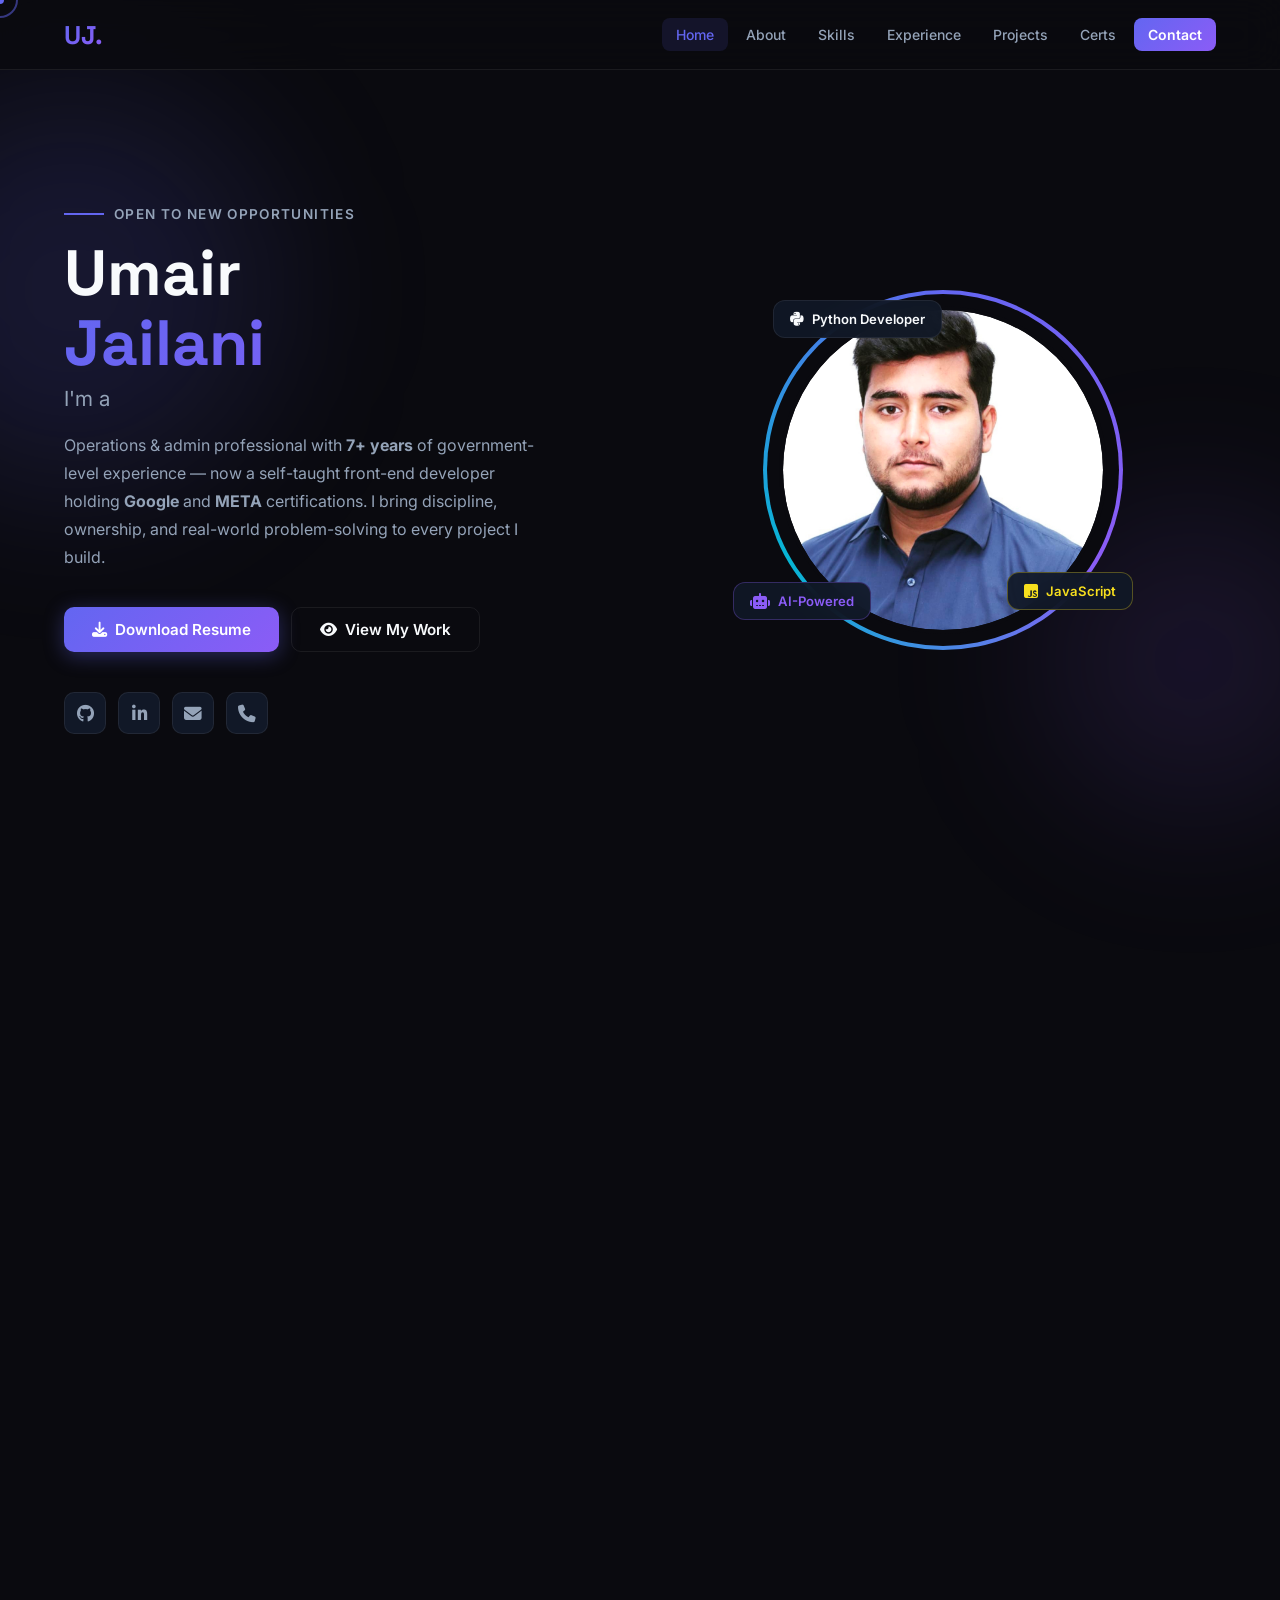
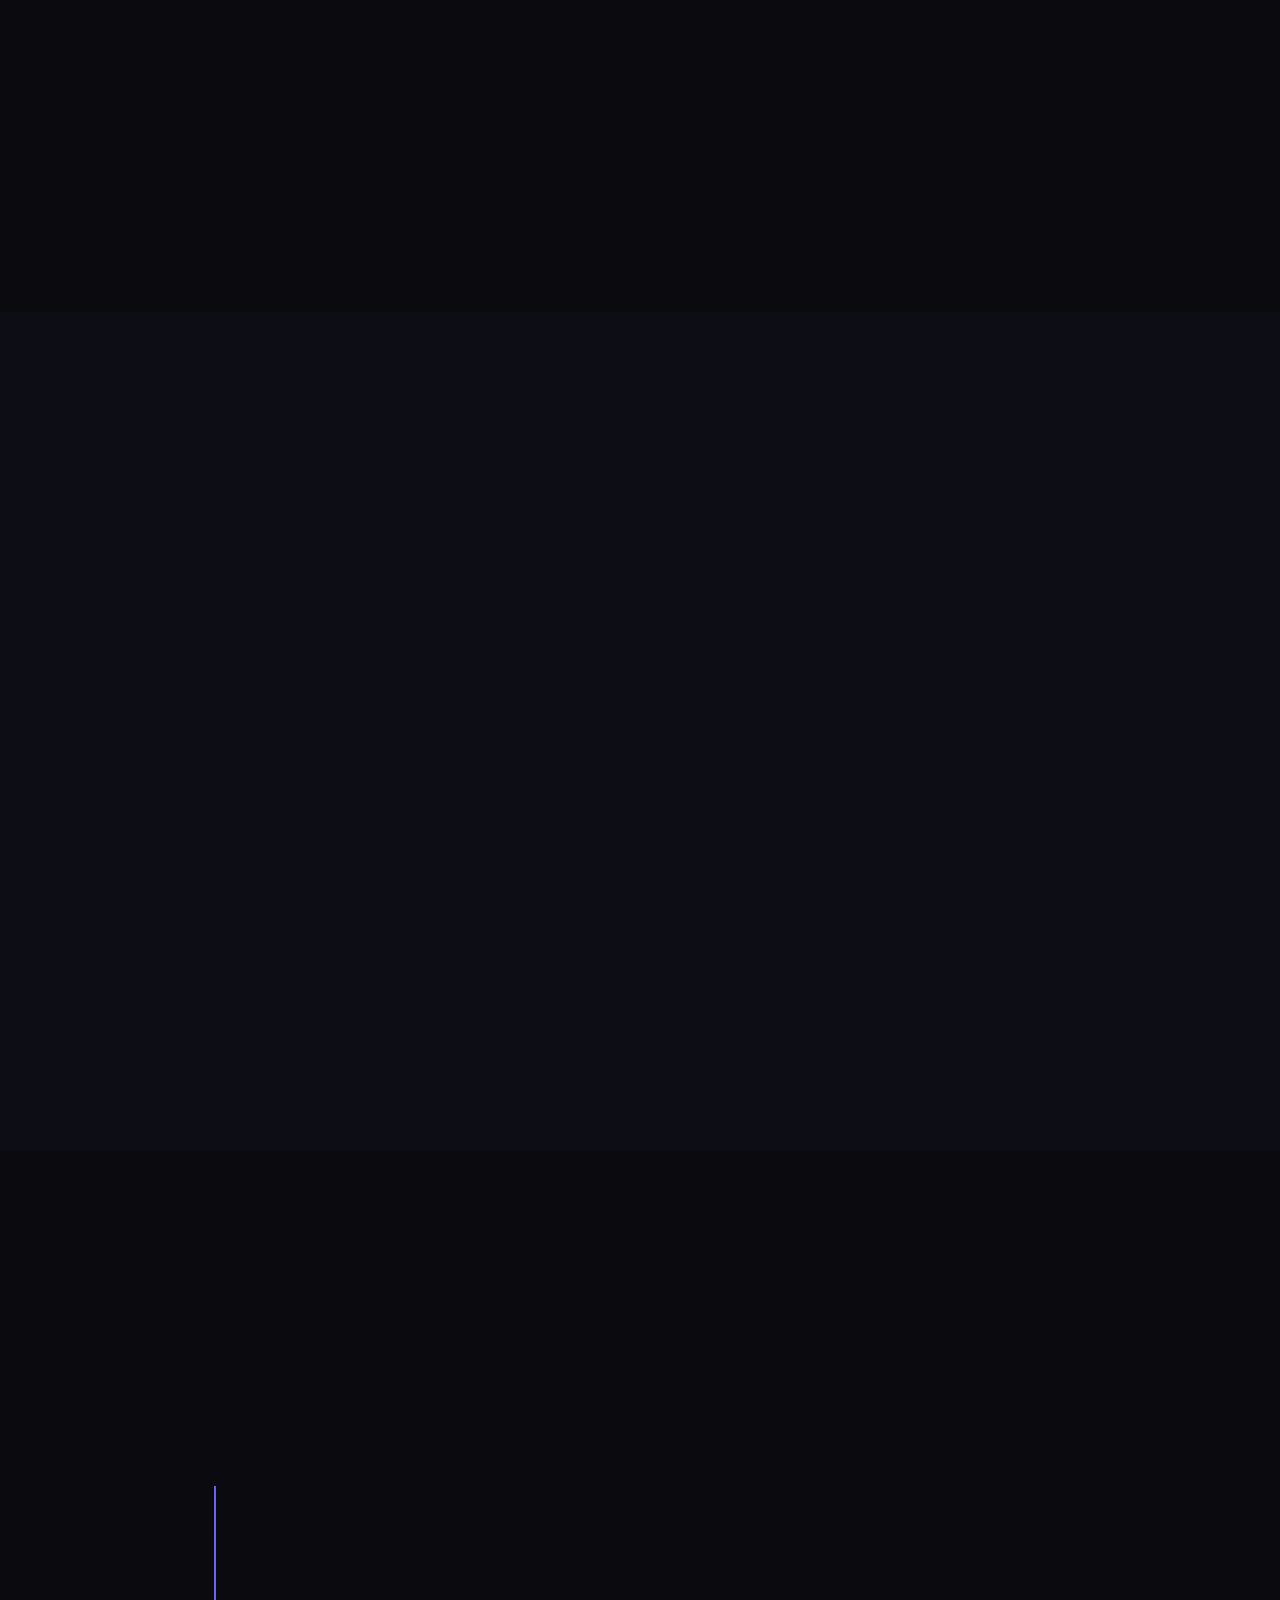
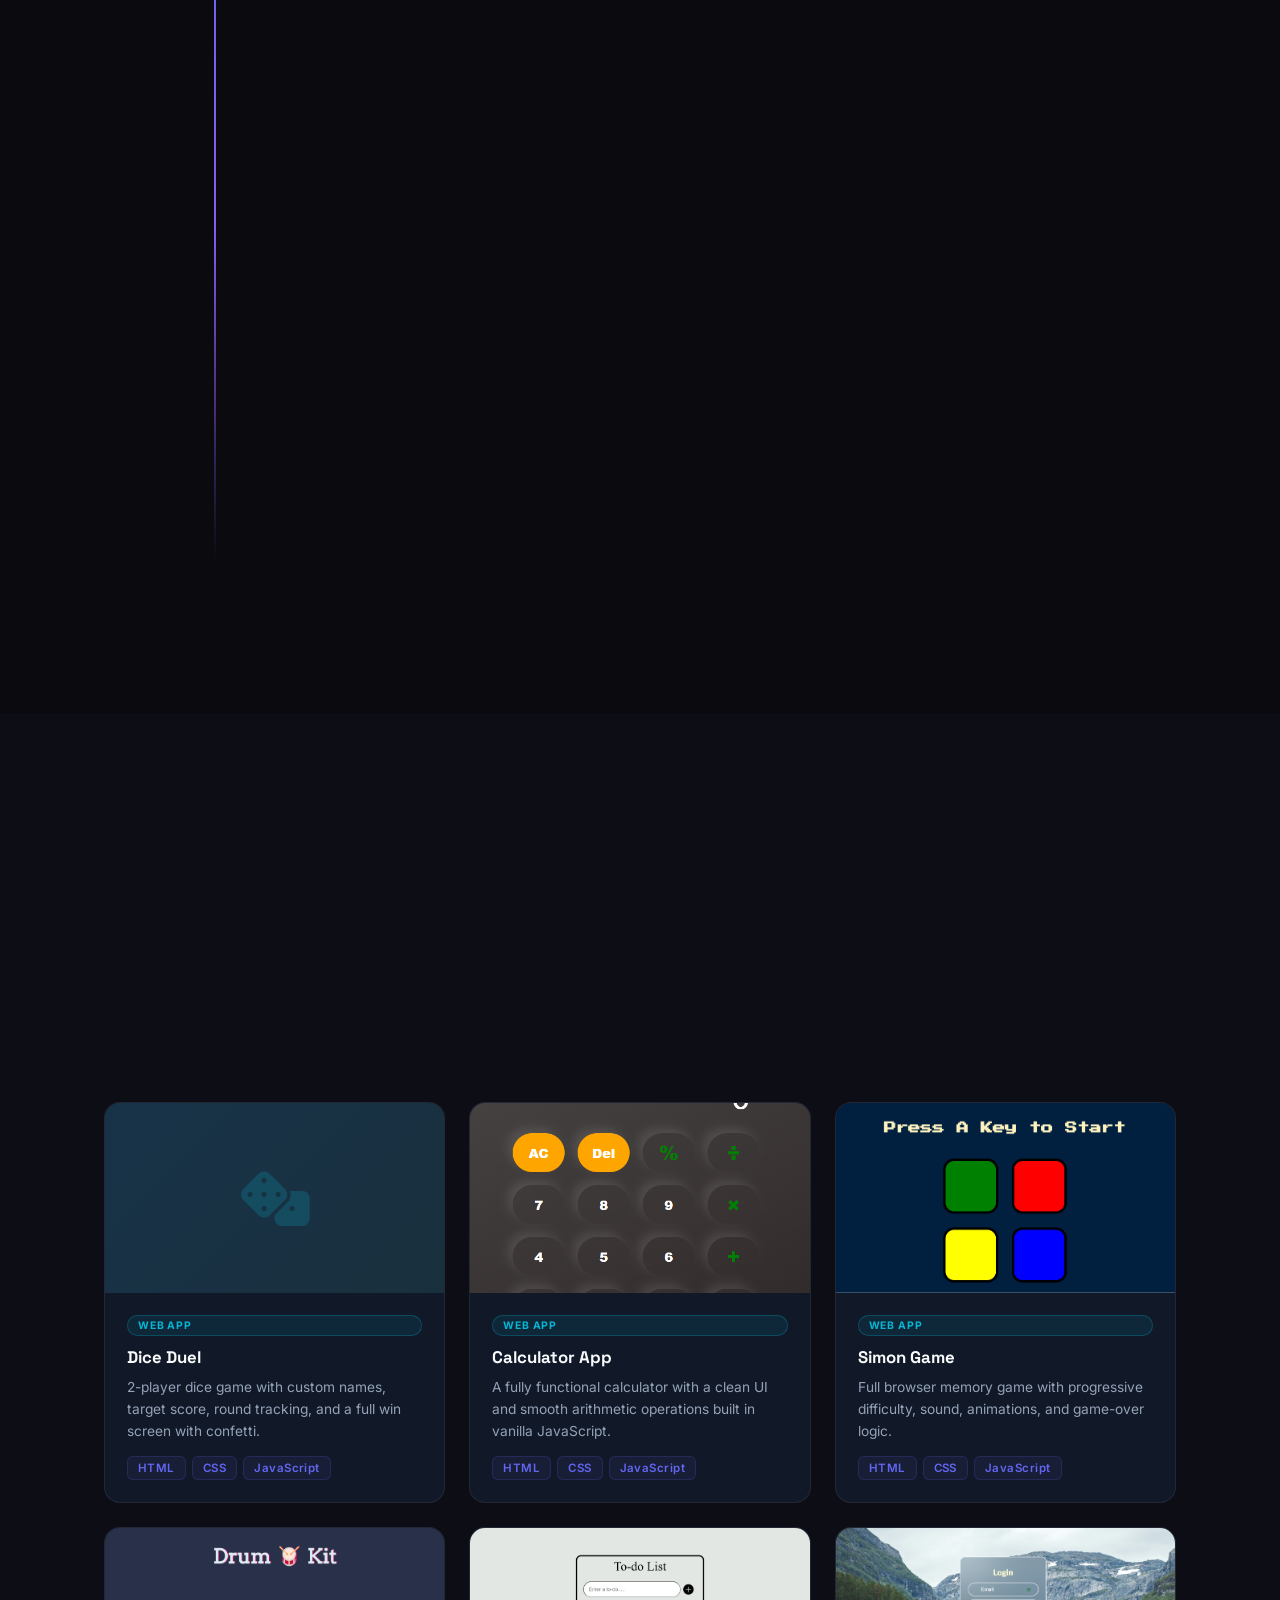
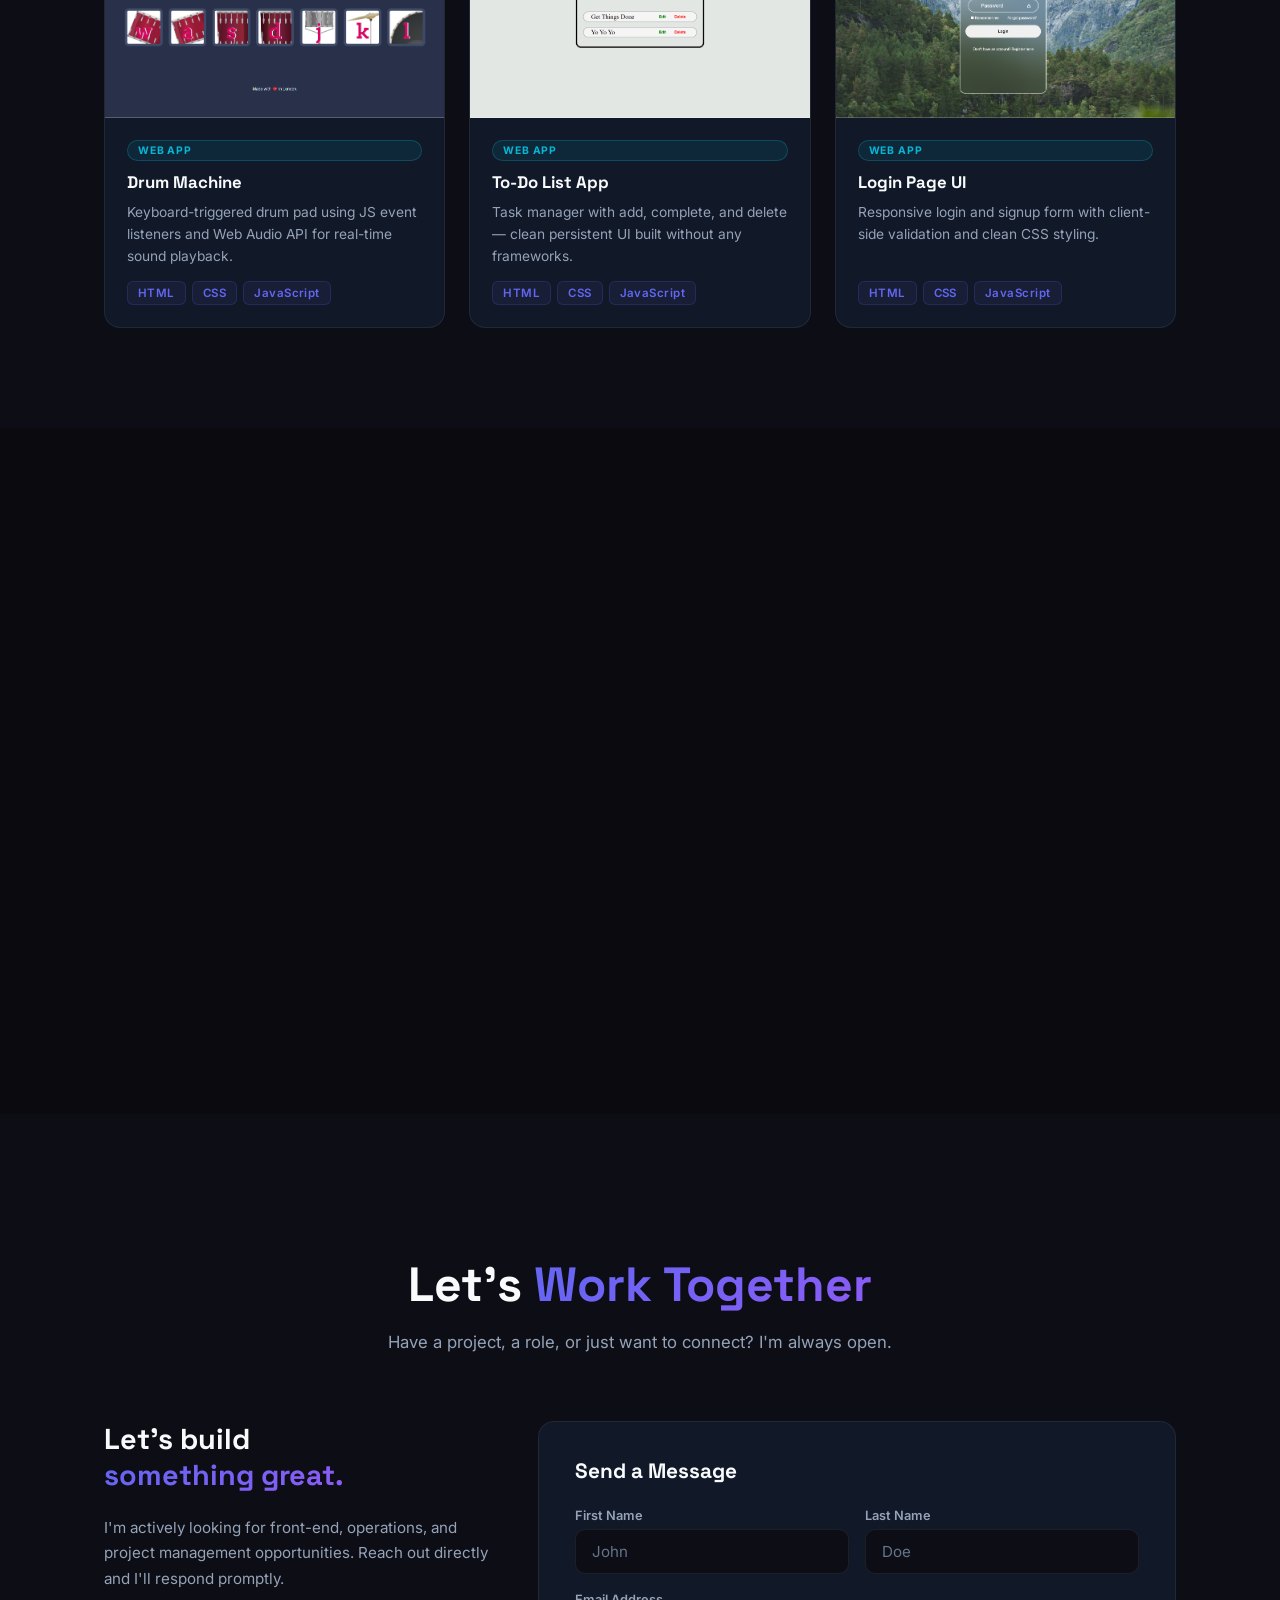
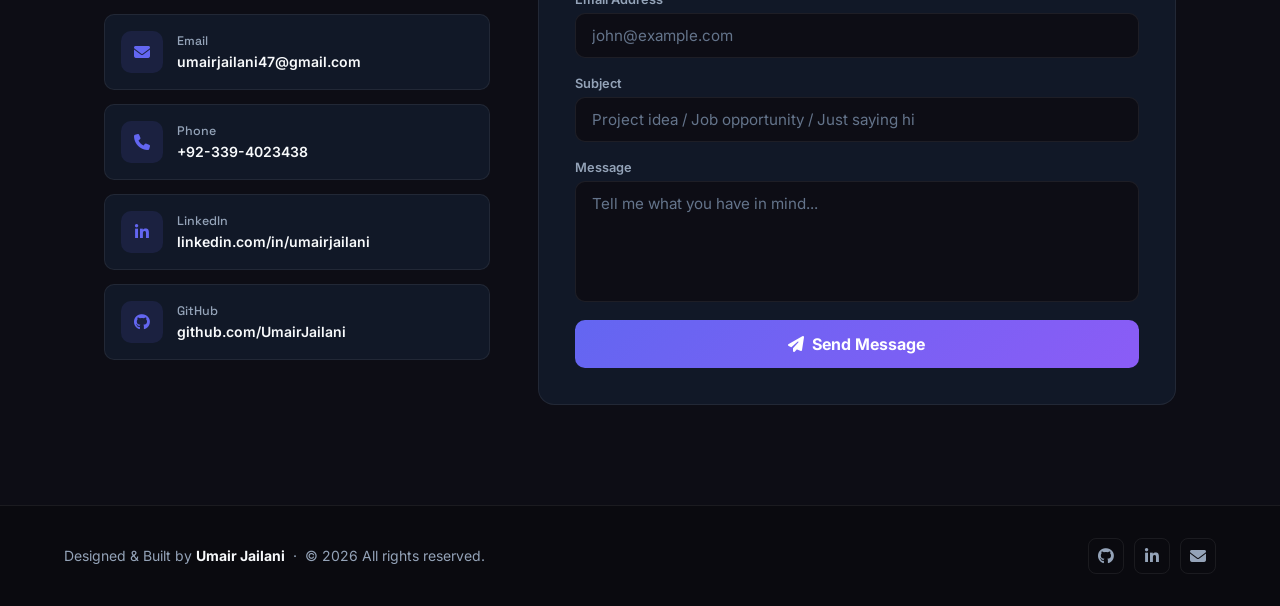
==== commit 4ec70b6e: "feat: add Dice Duel project card with live preview image" ====
--- a/index.html
+++ b/index.html
@@ -753,6 +753,23 @@
 
         <div class="project-card reveal" data-category="web">
           <div class="project-thumb">
+            <img src="https://umairjailani.github.io/Dice-Game/preview.png" alt="Dice Duel" onerror="this.style.display='none';this.nextElementSibling.style.display='flex';"/>
+            <div class="project-thumb-placeholder web-bg" style="display:none;"><i class="fas fa-dice" style="color:var(--cyan);"></i></div>
+          </div>
+          <div class="project-overlay">
+            <a href="https://umairjailani.github.io/Dice-Game/" target="_blank" rel="noopener" class="proj-link"><i class="fas fa-external-link-alt"></i> Live</a>
+            <a href="https://github.com/UmairJailani/Dice-Game" target="_blank" rel="noopener" class="proj-link"><i class="fab fa-github"></i> Code</a>
+          </div>
+          <div class="project-body">
+            <span class="project-badge badge-web">Web App</span>
+            <h3>Dice Duel</h3>
+            <p>2-player dice game with custom names, target score, round tracking, and a full win screen with confetti.</p>
+            <div class="project-tags"><span>HTML</span><span>CSS</span><span>JavaScript</span></div>
+          </div>
+        </div>
+
+        <div class="project-card reveal" data-category="web">
+          <div class="project-thumb">
             <img src="cal_img.png" alt="Calculator App" onerror="this.style.display='none';this.nextElementSibling.style.display='flex';"/>
             <div class="project-thumb-placeholder web-bg" style="display:none;"><i class="fas fa-calculator" style="color:var(--cyan);"></i></div>
           </div>
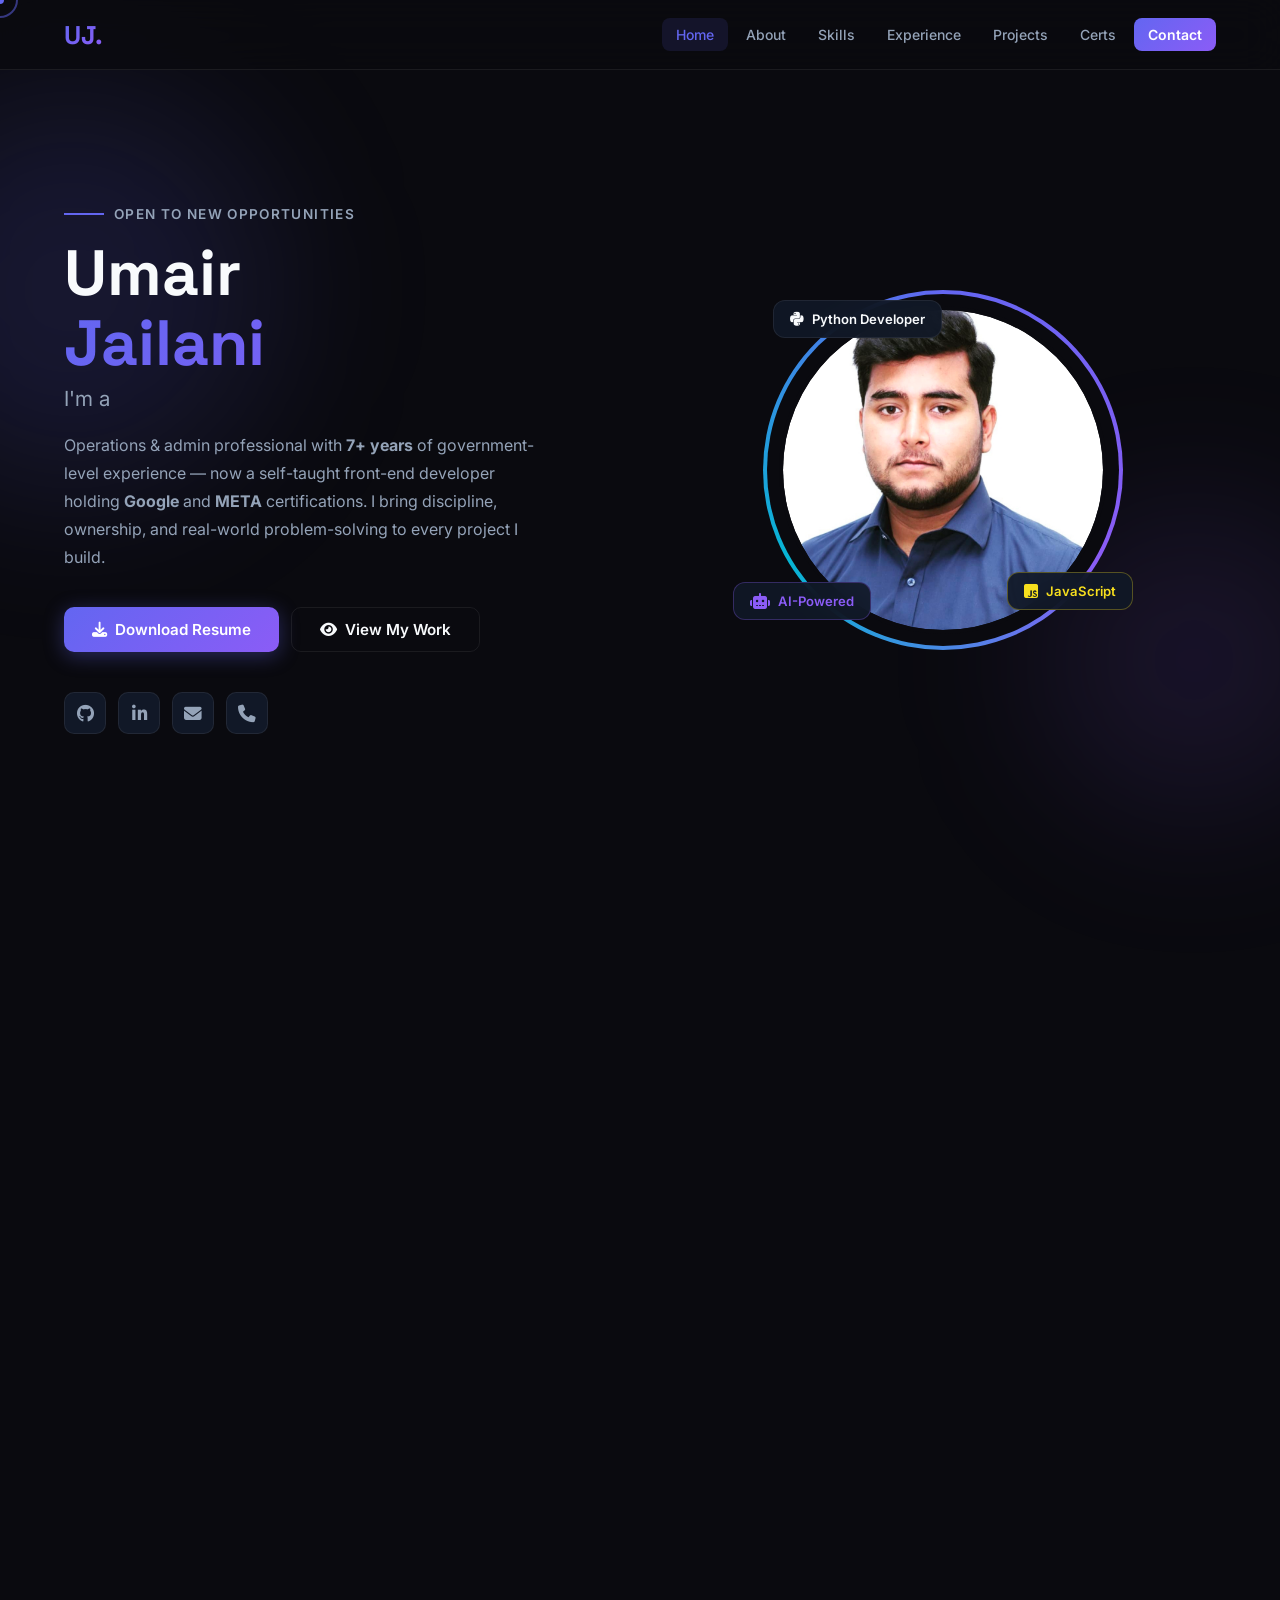
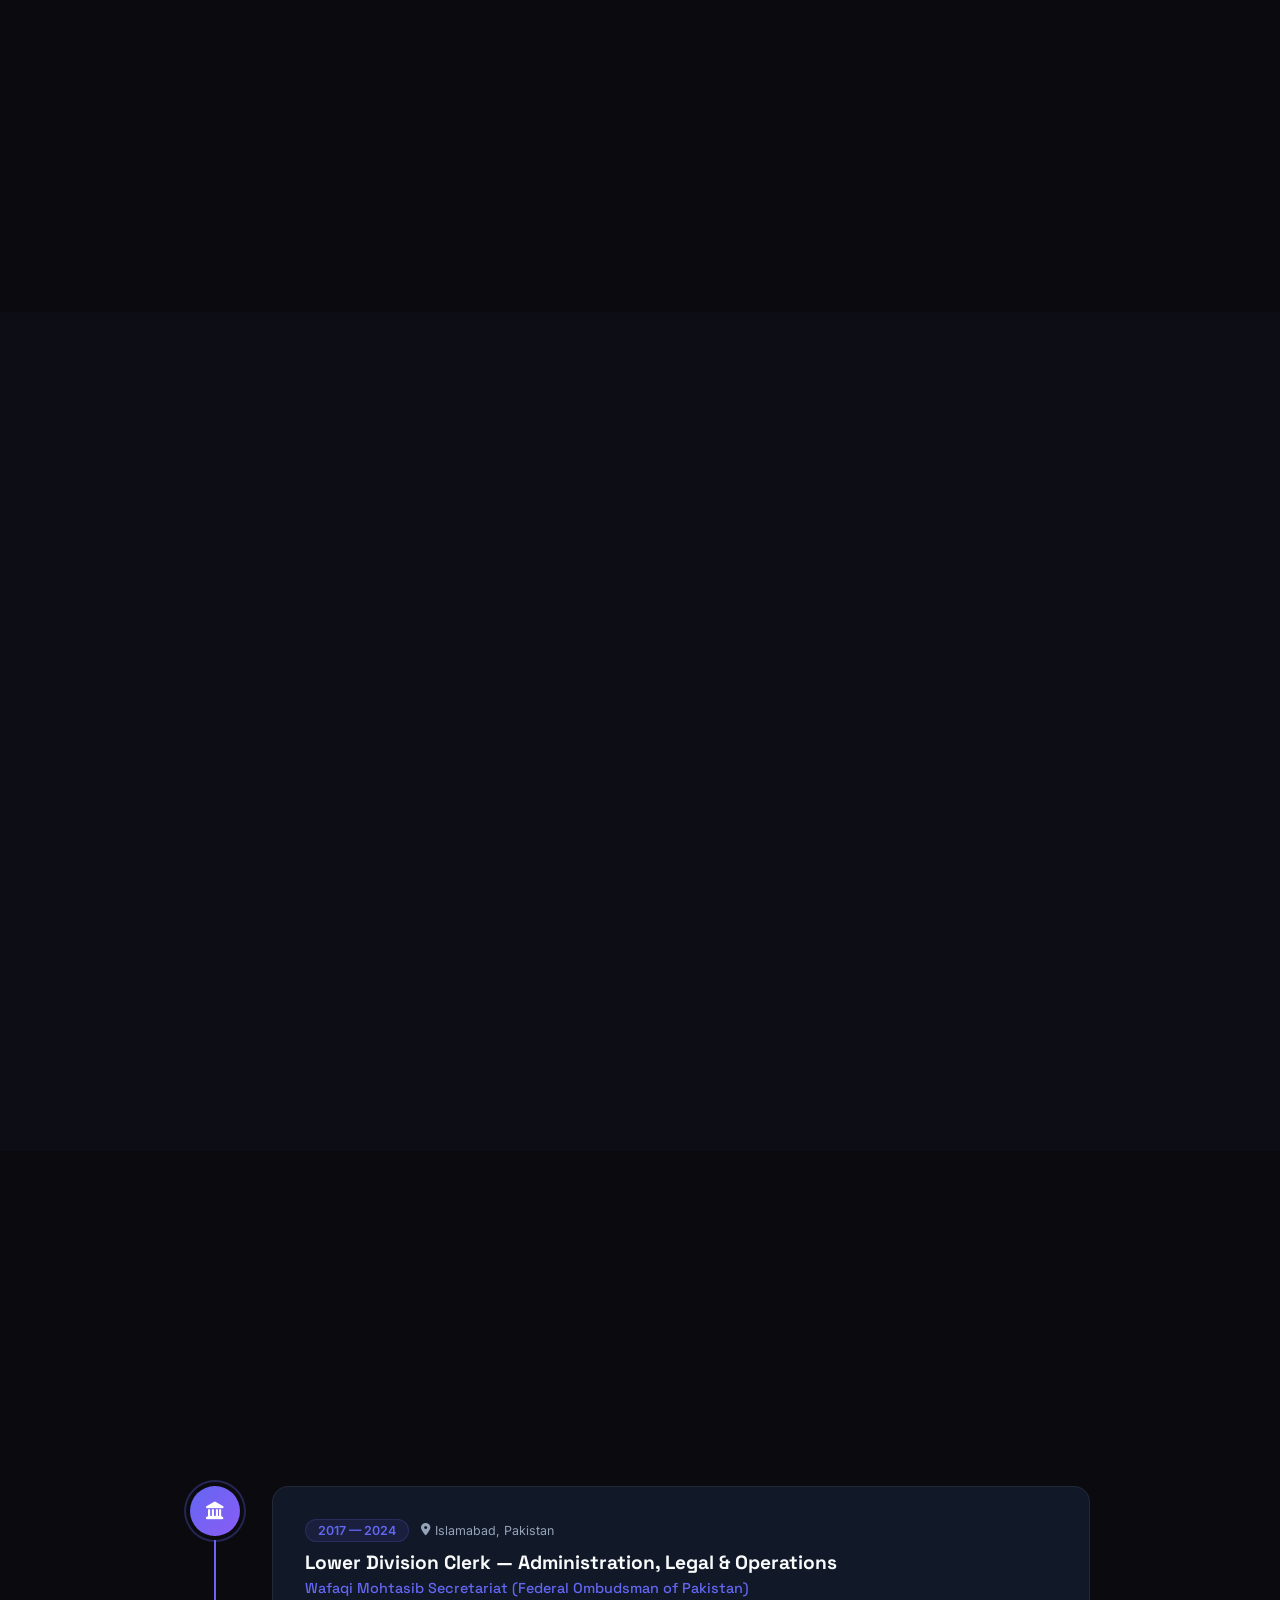
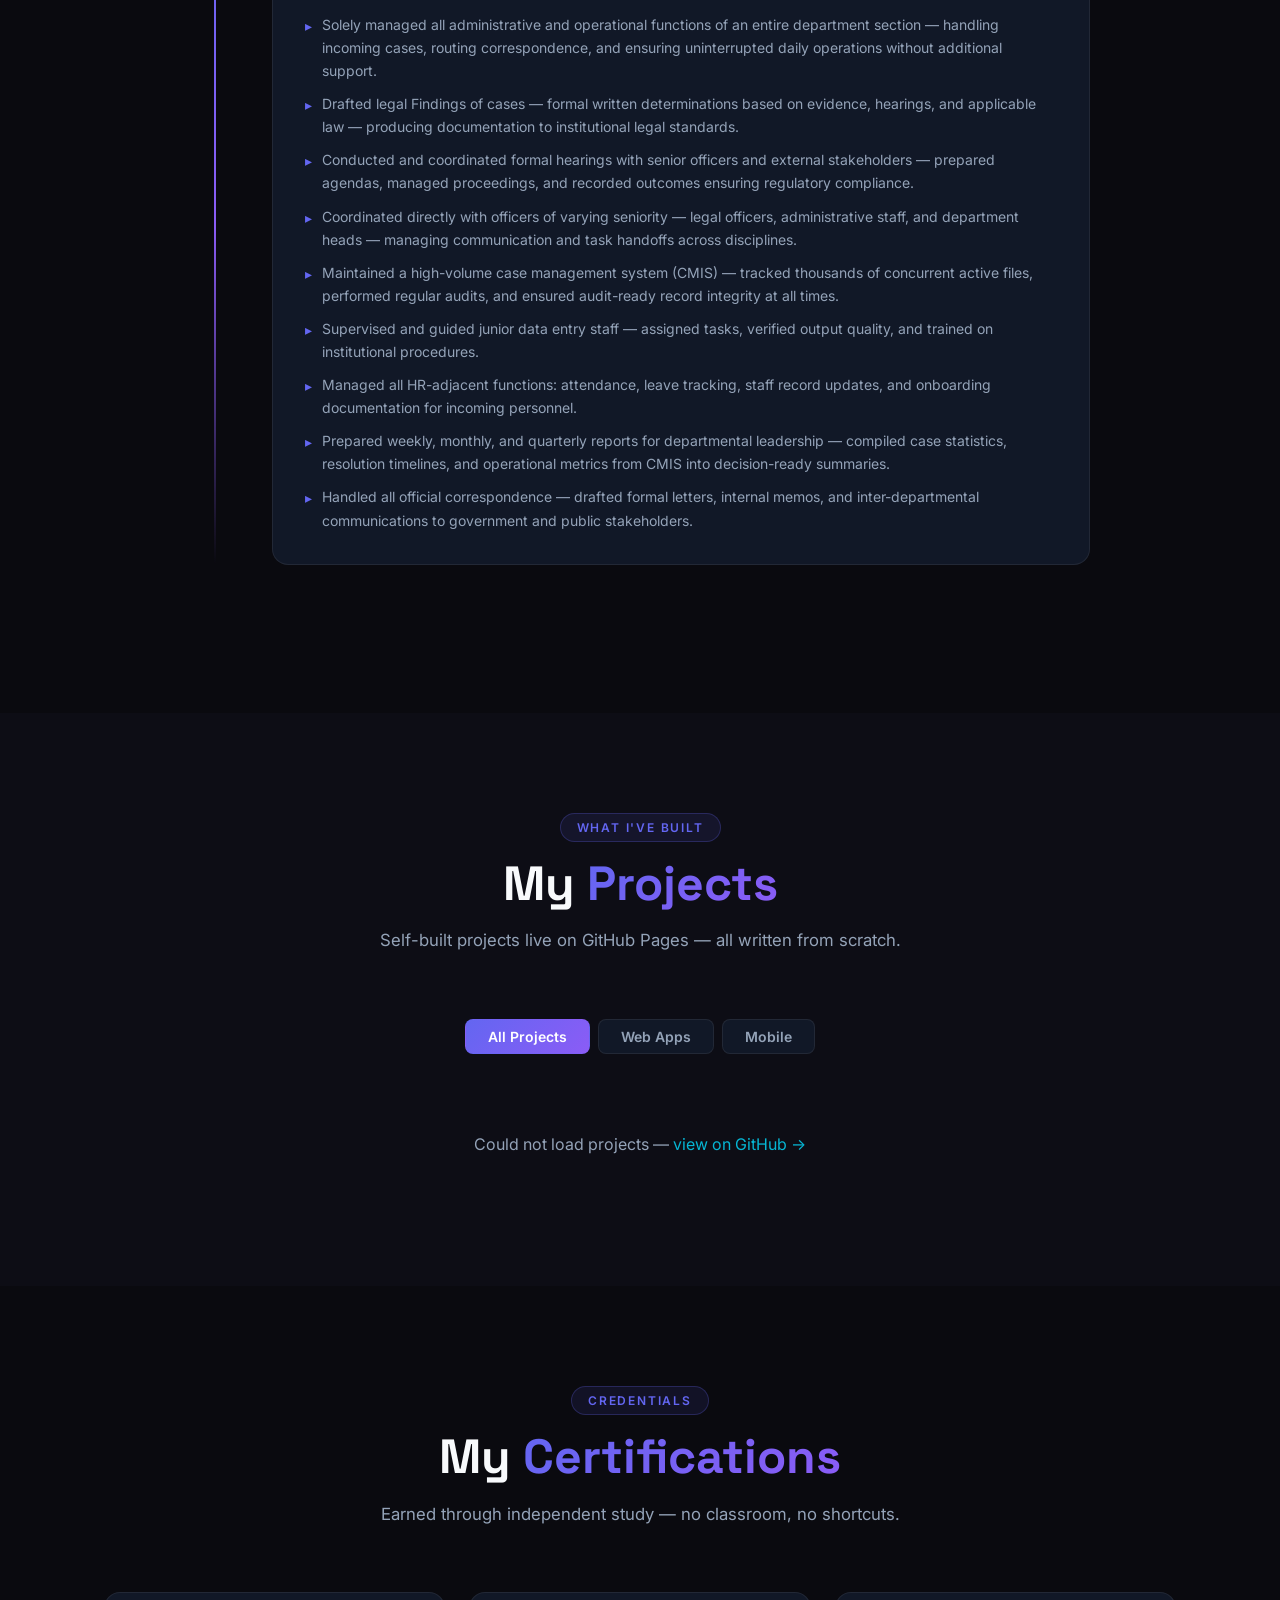
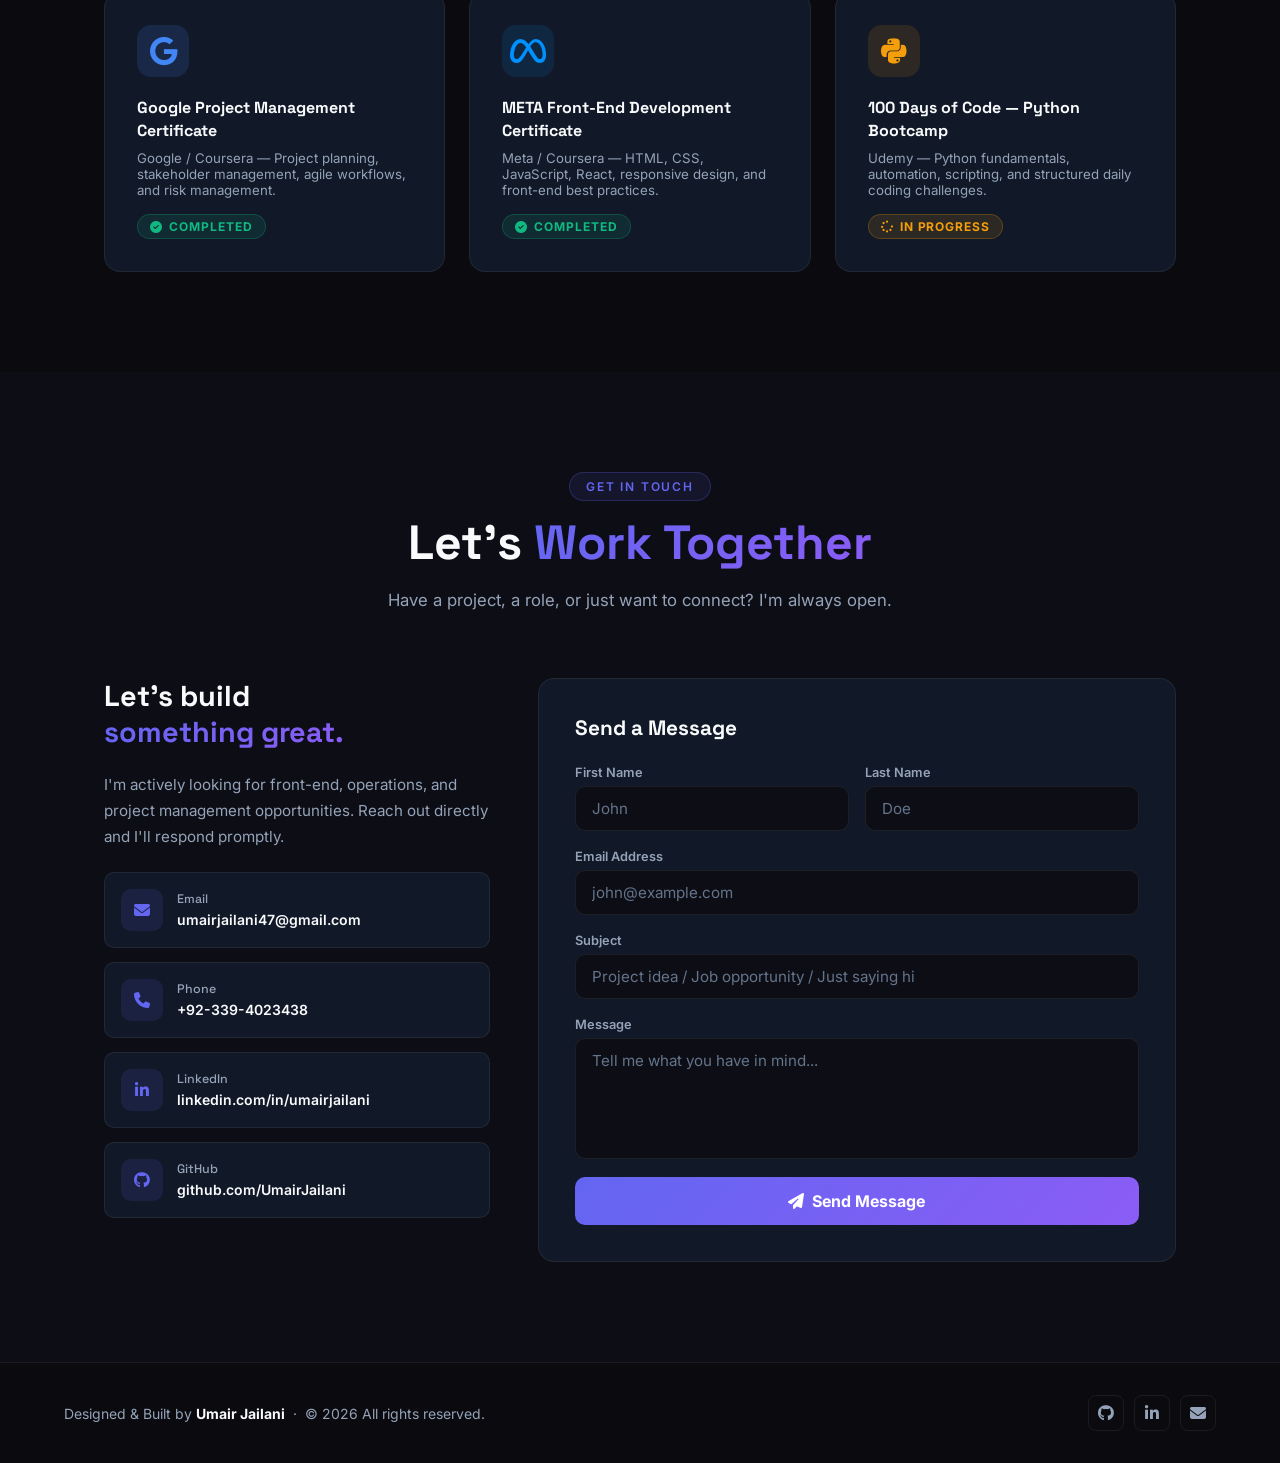
==== commit 6379058a: "feat: dynamic project grid — auto-loads from GitHub API - Fetch repos tagged with portfolio-project " ====
--- a/index.html
+++ b/index.html
@@ -245,7 +245,9 @@
     .proj-link:hover { background: var(--blue); border-color: var(--blue); color: #fff; }
     .project-body { padding: 22px; flex: 1; display: flex; flex-direction: column; }
     .project-badge { display: inline-block; font-size: 0.65rem; font-weight: 700; text-transform: uppercase; letter-spacing: 0.08em; padding: 3px 10px; border-radius: 99px; margin-bottom: 10px; }
-    .badge-web { background: rgba(6,182,212,0.1); color: var(--cyan); border: 1px solid rgba(6,182,212,0.25); }
+    .badge-web    { background: rgba(6,182,212,0.1);   color: var(--cyan);  border: 1px solid rgba(6,182,212,0.25); }
+    .badge-mobile { background: rgba(99,102,241,0.1);  color: var(--blue);  border: 1px solid rgba(99,102,241,0.25); }
+    .projects-loading { grid-column: 1/-1; display: flex; align-items: center; justify-content: center; padding: 4rem; color: var(--muted); font-size: 1.5rem; }
     .project-body h3 { font-size: 1.05rem; font-weight: 700; margin-bottom: 8px; }
     .project-body p { font-size: 0.86rem; color: var(--muted); line-height: 1.6; flex: 1; }
     .project-tags { display: flex; flex-wrap: wrap; gap: 6px; margin-top: 14px; }
@@ -748,111 +750,10 @@
       <div class="filter-tabs reveal reveal-delay-2">
         <button class="filter-btn active" data-filter="all">All Projects</button>
         <button class="filter-btn" data-filter="web">Web Apps</button>
+        <button class="filter-btn" data-filter="mobile">Mobile</button>
       </div>
       <div class="projects-grid" id="projectsGrid">
-
-        <div class="project-card reveal" data-category="web">
-          <div class="project-thumb">
-            <img src="https://umairjailani.github.io/Dice-Game/preview.png" alt="Dice Duel" onerror="this.style.display='none';this.nextElementSibling.style.display='flex';"/>
-            <div class="project-thumb-placeholder web-bg" style="display:none;"><i class="fas fa-dice" style="color:var(--cyan);"></i></div>
-          </div>
-          <div class="project-overlay">
-            <a href="https://umairjailani.github.io/Dice-Game/" target="_blank" rel="noopener" class="proj-link"><i class="fas fa-external-link-alt"></i> Live</a>
-            <a href="https://github.com/UmairJailani/Dice-Game" target="_blank" rel="noopener" class="proj-link"><i class="fab fa-github"></i> Code</a>
-          </div>
-          <div class="project-body">
-            <span class="project-badge badge-web">Web App</span>
-            <h3>Dice Duel</h3>
-            <p>2-player dice game with custom names, target score, round tracking, and a full win screen with confetti.</p>
-            <div class="project-tags"><span>HTML</span><span>CSS</span><span>JavaScript</span></div>
-          </div>
-        </div>
-
-        <div class="project-card reveal" data-category="web">
-          <div class="project-thumb">
-            <img src="cal_img.png" alt="Calculator App" onerror="this.style.display='none';this.nextElementSibling.style.display='flex';"/>
-            <div class="project-thumb-placeholder web-bg" style="display:none;"><i class="fas fa-calculator" style="color:var(--cyan);"></i></div>
-          </div>
-          <div class="project-overlay">
-            <a href="https://umairjailani.github.io/Calculator_Project/" target="_blank" rel="noopener" class="proj-link"><i class="fas fa-external-link-alt"></i> Live</a>
-            <a href="https://github.com/UmairJailani/Calculator_Project" target="_blank" rel="noopener" class="proj-link"><i class="fab fa-github"></i> Code</a>
-          </div>
-          <div class="project-body">
-            <span class="project-badge badge-web">Web App</span>
-            <h3>Calculator App</h3>
-            <p>A fully functional calculator with a clean UI and smooth arithmetic operations built in vanilla JavaScript.</p>
-            <div class="project-tags"><span>HTML</span><span>CSS</span><span>JavaScript</span></div>
-          </div>
-        </div>
-
-        <div class="project-card reveal reveal-delay-1" data-category="web">
-          <div class="project-thumb">
-            <img src="SimonGameSnap.png" alt="Simon Game" onerror="this.style.display='none';this.nextElementSibling.style.display='flex';"/>
-            <div class="project-thumb-placeholder web-bg" style="display:none;"><i class="fas fa-gamepad" style="color:var(--cyan);"></i></div>
-          </div>
-          <div class="project-overlay">
-            <a href="https://umairjailani.github.io/Simon-Game/" target="_blank" rel="noopener" class="proj-link"><i class="fas fa-external-link-alt"></i> Live</a>
-            <a href="https://github.com/UmairJailani/Simon-Game" target="_blank" rel="noopener" class="proj-link"><i class="fab fa-github"></i> Code</a>
-          </div>
-          <div class="project-body">
-            <span class="project-badge badge-web">Web App</span>
-            <h3>Simon Game</h3>
-            <p>Full browser memory game with progressive difficulty, sound, animations, and game-over logic.</p>
-            <div class="project-tags"><span>HTML</span><span>CSS</span><span>JavaScript</span></div>
-          </div>
-        </div>
-
-        <div class="project-card reveal reveal-delay-2" data-category="web">
-          <div class="project-thumb">
-            <img src="DrumKey.png" alt="Drum Machine" onerror="this.style.display='none';this.nextElementSibling.style.display='flex';"/>
-            <div class="project-thumb-placeholder web-bg" style="display:none;"><i class="fas fa-drum" style="color:var(--cyan);"></i></div>
-          </div>
-          <div class="project-overlay">
-            <a href="https://umairjailani.github.io/Drum-on-keys/" target="_blank" rel="noopener" class="proj-link"><i class="fas fa-external-link-alt"></i> Live</a>
-            <a href="https://github.com/UmairJailani/Drum-on-keys" target="_blank" rel="noopener" class="proj-link"><i class="fab fa-github"></i> Code</a>
-          </div>
-          <div class="project-body">
-            <span class="project-badge badge-web">Web App</span>
-            <h3>Drum Machine</h3>
-            <p>Keyboard-triggered drum pad using JS event listeners and Web Audio API for real-time sound playback.</p>
-            <div class="project-tags"><span>HTML</span><span>CSS</span><span>JavaScript</span></div>
-          </div>
-        </div>
-
-        <div class="project-card reveal reveal-delay-1" data-category="web">
-          <div class="project-thumb">
-            <img src="todolist.png" alt="To-Do List" onerror="this.style.display='none';this.nextElementSibling.style.display='flex';"/>
-            <div class="project-thumb-placeholder web-bg" style="display:none;"><i class="fas fa-tasks" style="color:var(--cyan);"></i></div>
-          </div>
-          <div class="project-overlay">
-            <a href="https://umairjailani.github.io/ToDoList-Project/" target="_blank" rel="noopener" class="proj-link"><i class="fas fa-external-link-alt"></i> Live</a>
-            <a href="https://github.com/UmairJailani/ToDoList-Project" target="_blank" rel="noopener" class="proj-link"><i class="fab fa-github"></i> Code</a>
-          </div>
-          <div class="project-body">
-            <span class="project-badge badge-web">Web App</span>
-            <h3>To-Do List App</h3>
-            <p>Task manager with add, complete, and delete — clean persistent UI built without any frameworks.</p>
-            <div class="project-tags"><span>HTML</span><span>CSS</span><span>JavaScript</span></div>
-          </div>
-        </div>
-
-        <div class="project-card reveal reveal-delay-2" data-category="web">
-          <div class="project-thumb">
-            <img src="loginsnap.png" alt="Login Page" onerror="this.style.display='none';this.nextElementSibling.style.display='flex';"/>
-            <div class="project-thumb-placeholder web-bg" style="display:none;"><i class="fas fa-sign-in-alt" style="color:var(--cyan);"></i></div>
-          </div>
-          <div class="project-overlay">
-            <a href="https://umairjailani.github.io/Login_page/" target="_blank" rel="noopener" class="proj-link"><i class="fas fa-external-link-alt"></i> Live</a>
-            <a href="https://github.com/UmairJailani/Login_page" target="_blank" rel="noopener" class="proj-link"><i class="fab fa-github"></i> Code</a>
-          </div>
-          <div class="project-body">
-            <span class="project-badge badge-web">Web App</span>
-            <h3>Login Page UI</h3>
-            <p>Responsive login and signup form with client-side validation and clean CSS styling.</p>
-            <div class="project-tags"><span>HTML</span><span>CSS</span><span>JavaScript</span></div>
-          </div>
-        </div>
-
+        <div class="projects-loading"><i class="fas fa-spinner fa-spin"></i></div>
       </div>
     </div>
   </section>
@@ -982,7 +883,7 @@
     window.addEventListener('load', () => {
       setTimeout(() => {
         document.getElementById('loader').classList.add('hidden');
-        initReveal(); animateStats(); animateSkillBars();
+        loadProjects(); animateStats(); animateSkillBars();
       }, 1600);
     });
 
@@ -1034,6 +935,77 @@
       strings: ['Front-End Developer.','Ops &amp; Admin Professional.','Self-Taught Developer.','Python Developer.','AI-Powered Builder.','Problem Solver.'],
       typeSpeed: 58, backSpeed: 32, backDelay: 1800, loop: true
     });
+
+    /* DYNAMIC PROJECTS */
+    const PINNED = [
+      {
+        name: 'Yaad',
+        description: 'Full-featured to-do and task manager mobile app built with React Native and Expo. Available on Android.',
+        html_url: 'https://github.com/UmairJailani/yaad',
+        homepage: null,
+        topics: ['react-native', 'expo', 'typescript'],
+        category: 'mobile',
+        badge: 'Mobile App',
+        badgeClass: 'badge-mobile',
+        icon: 'fa-mobile-alt',
+        iconColor: 'var(--blue)'
+      }
+    ];
+
+    function formatProjectName(name) {
+      const overrides = { 'Dice-Game': 'Dice Duel', 'ToDoList-Project': 'To-Do List App', 'Login_page': 'Login Page UI', 'Drum-on-keys': 'Drum Machine', 'Calculator_Project': 'Calculator App' };
+      return overrides[name] || name.replace(/[-_]/g, ' ').replace(/\b\w/g, c => c.toUpperCase());
+    }
+
+    function buildCard(p) {
+      const preview = p.preview ? `<img src="${p.preview}" alt="${p.name}" onerror="this.style.display='none';this.nextElementSibling.style.display='flex';"/>` : '';
+      const liveBtn = p.homepage ? `<a href="${p.homepage}" target="_blank" rel="noopener" class="proj-link"><i class="fas fa-external-link-alt"></i> Live</a>` : '';
+      const tags = (p.topics || []).slice(0, 4).map(t => `<span>${t}</span>`).join('');
+      return `
+        <div class="project-card reveal" data-category="${p.category}">
+          <div class="project-thumb">
+            ${preview}
+            <div class="project-thumb-placeholder web-bg" style="${p.preview ? 'display:none;' : ''}"><i class="fas ${p.icon}" style="color:${p.iconColor};font-size:3.5rem;opacity:0.2;"></i></div>
+          </div>
+          <div class="project-overlay">${liveBtn}<a href="${p.html_url}" target="_blank" rel="noopener" class="proj-link"><i class="fab fa-github"></i> Code</a></div>
+          <div class="project-body">
+            <span class="project-badge ${p.badgeClass}">${p.badge}</span>
+            <h3>${formatProjectName(p.name)}</h3>
+            <p>${p.description || 'No description yet.'}</p>
+            <div class="project-tags">${tags}</div>
+          </div>
+        </div>`;
+    }
+
+    async function loadProjects() {
+      const grid = document.getElementById('projectsGrid');
+      try {
+        const res = await fetch('https://api.github.com/users/UmairJailani/repos?per_page=100&sort=pushed');
+        const repos = await res.json();
+        const ghProjects = repos
+          .filter(r => Array.isArray(r.topics) && r.topics.includes('portfolio-project'))
+          .sort((a, b) => new Date(b.pushed_at) - new Date(a.pushed_at))
+          .map(r => ({
+            name: r.name,
+            description: r.description || '',
+            html_url: r.html_url,
+            homepage: r.homepage || null,
+            topics: r.topics.filter(t => t !== 'portfolio-project'),
+            category: 'web',
+            badge: 'Web App',
+            badgeClass: 'badge-web',
+            preview: `https://raw.githubusercontent.com/UmairJailani/${r.name}/main/preview.png`,
+            icon: 'fa-code',
+            iconColor: 'var(--cyan)'
+          }));
+
+        const all = [...PINNED, ...ghProjects];
+        grid.innerHTML = all.map(buildCard).join('');
+      } catch {
+        grid.innerHTML = '<p style="color:var(--muted);text-align:center;padding:2rem;grid-column:1/-1;">Could not load projects — <a href="https://github.com/UmairJailani" target="_blank" style="color:var(--cyan);">view on GitHub →</a></p>';
+      }
+      initReveal();
+    }
 
     /* REVEAL */
     function initReveal() {
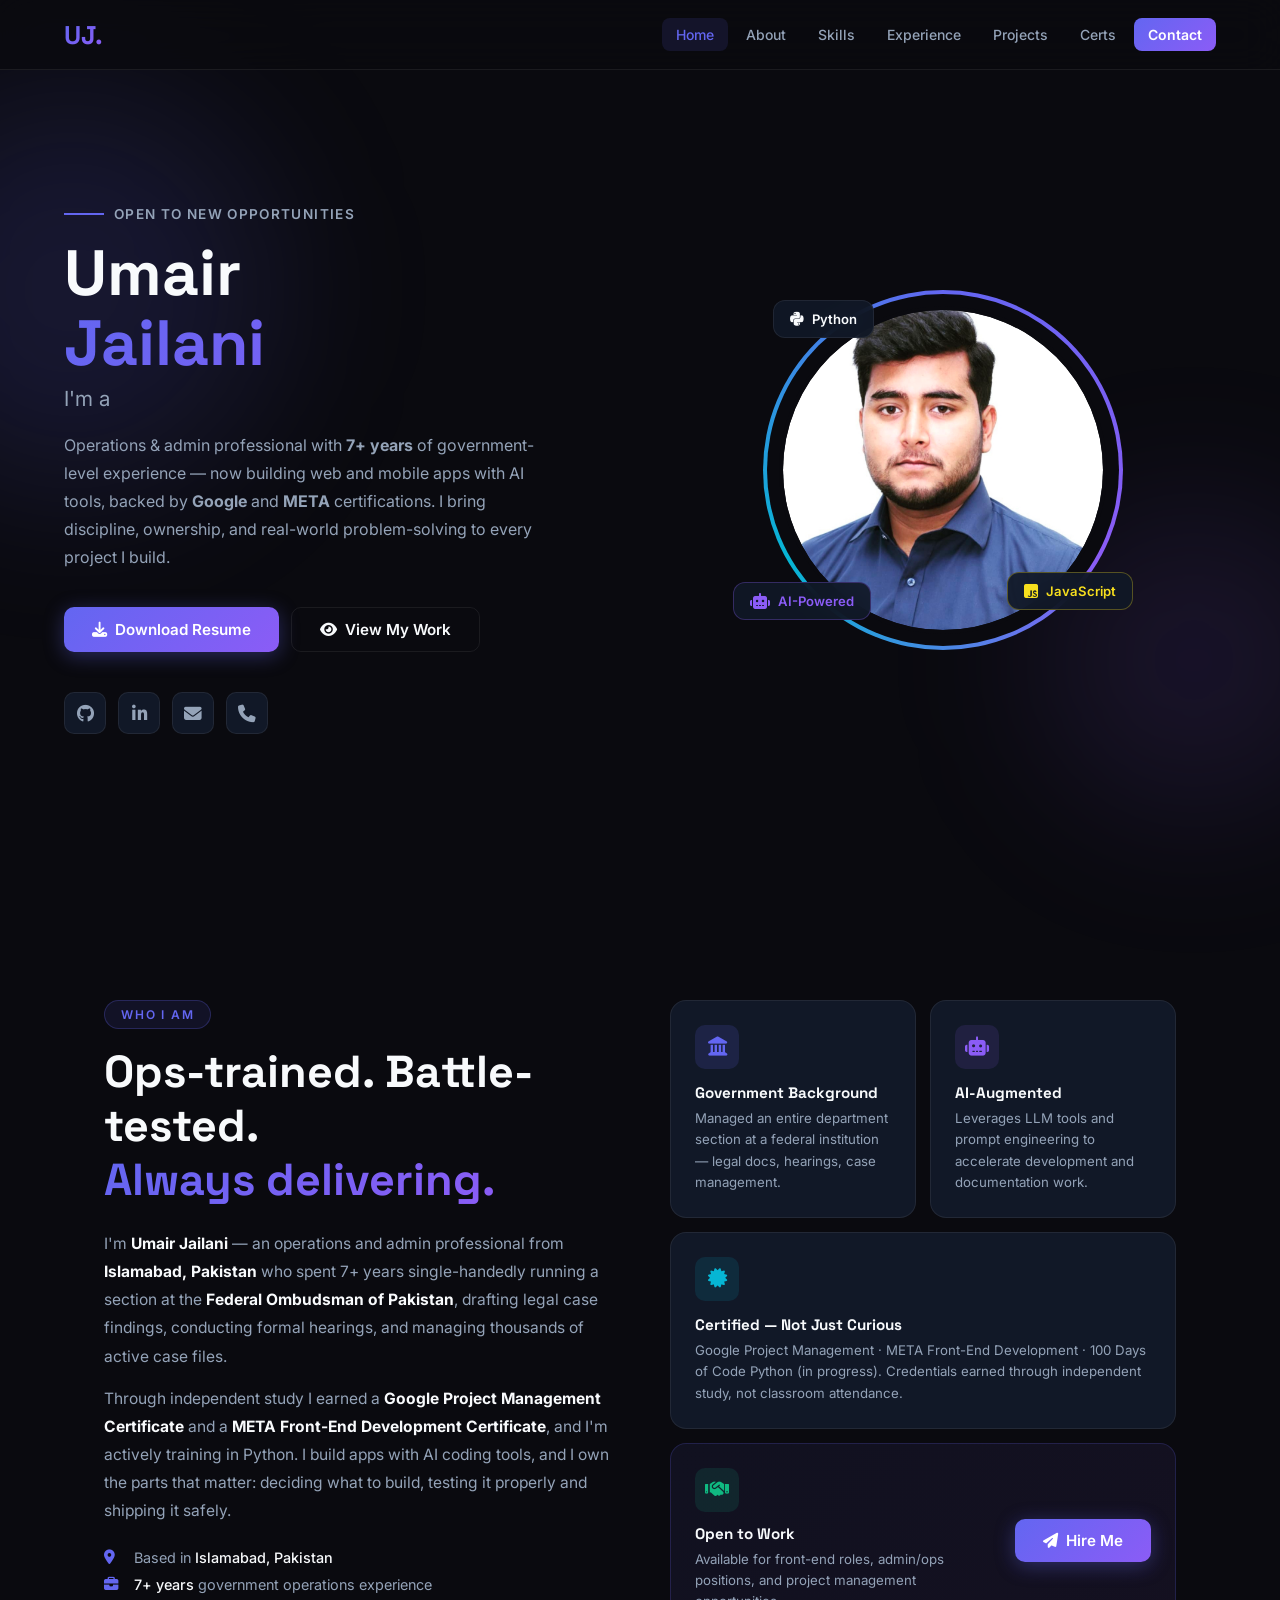
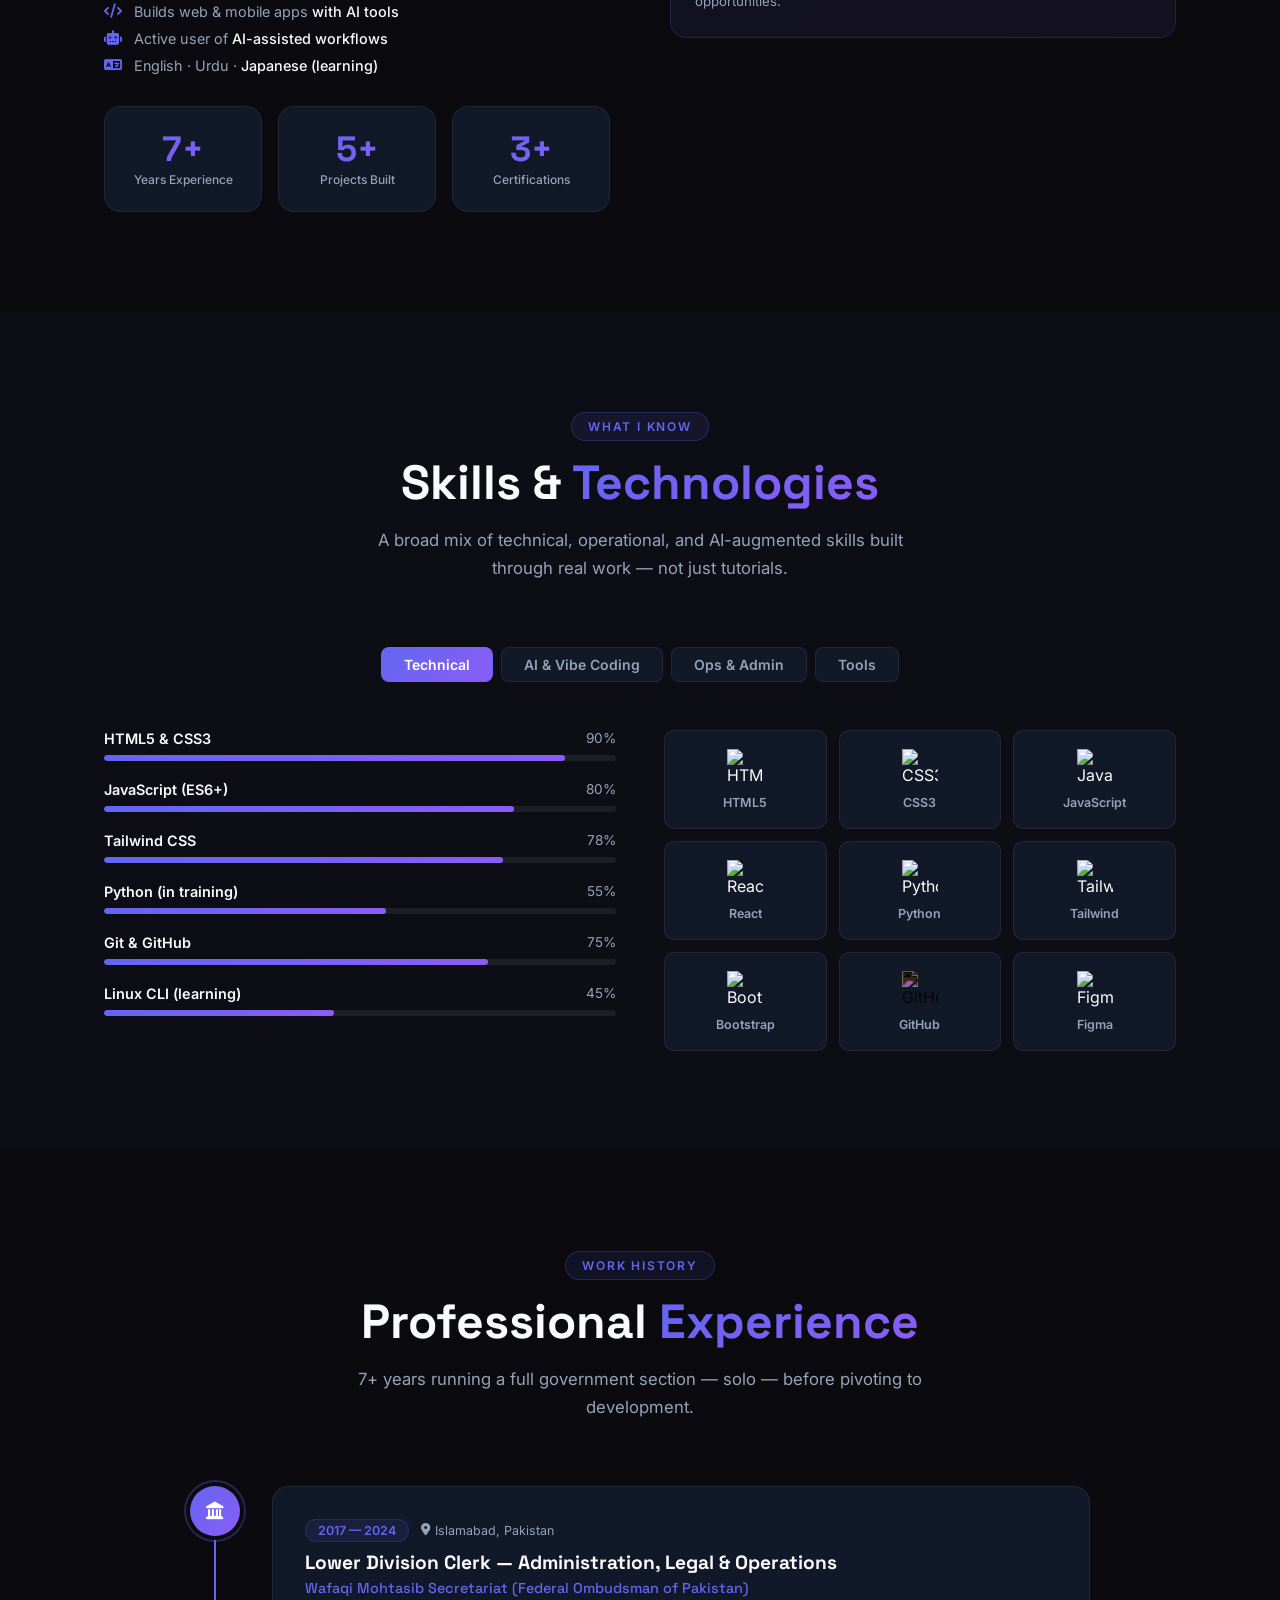
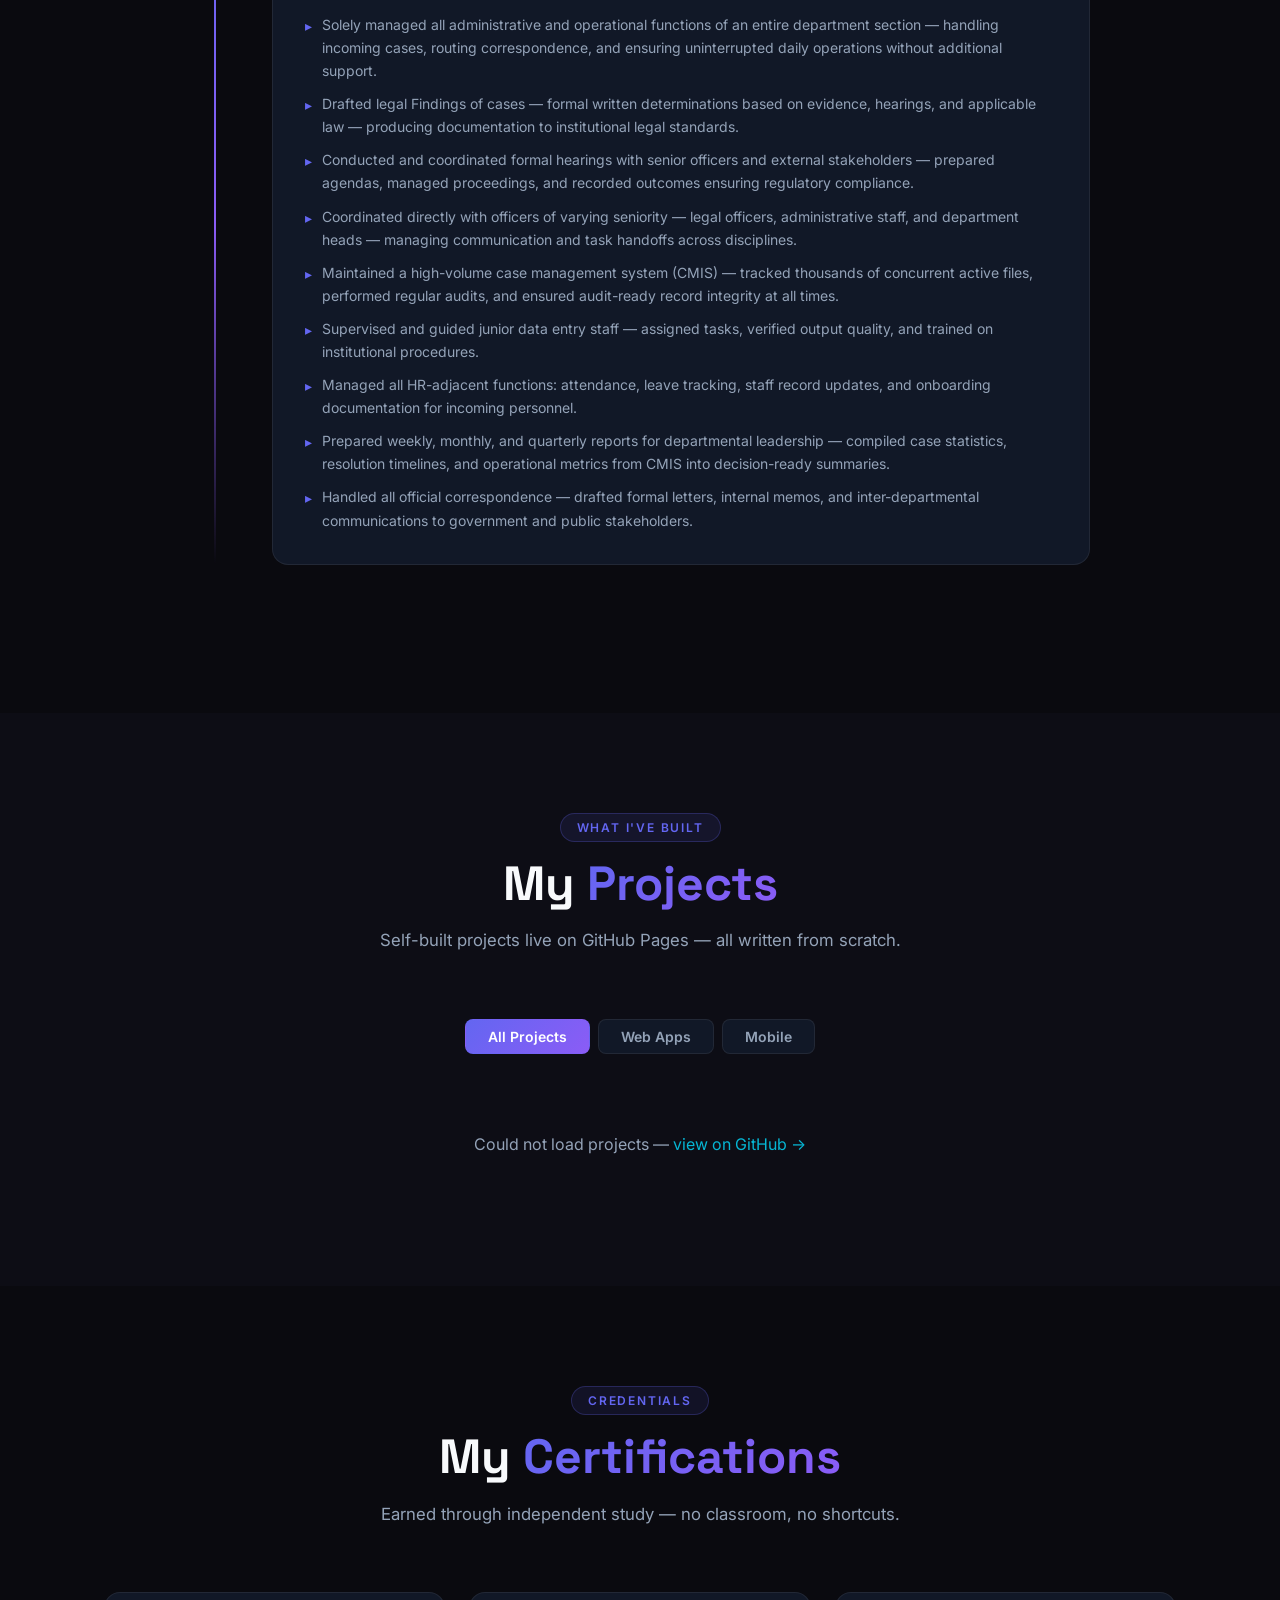
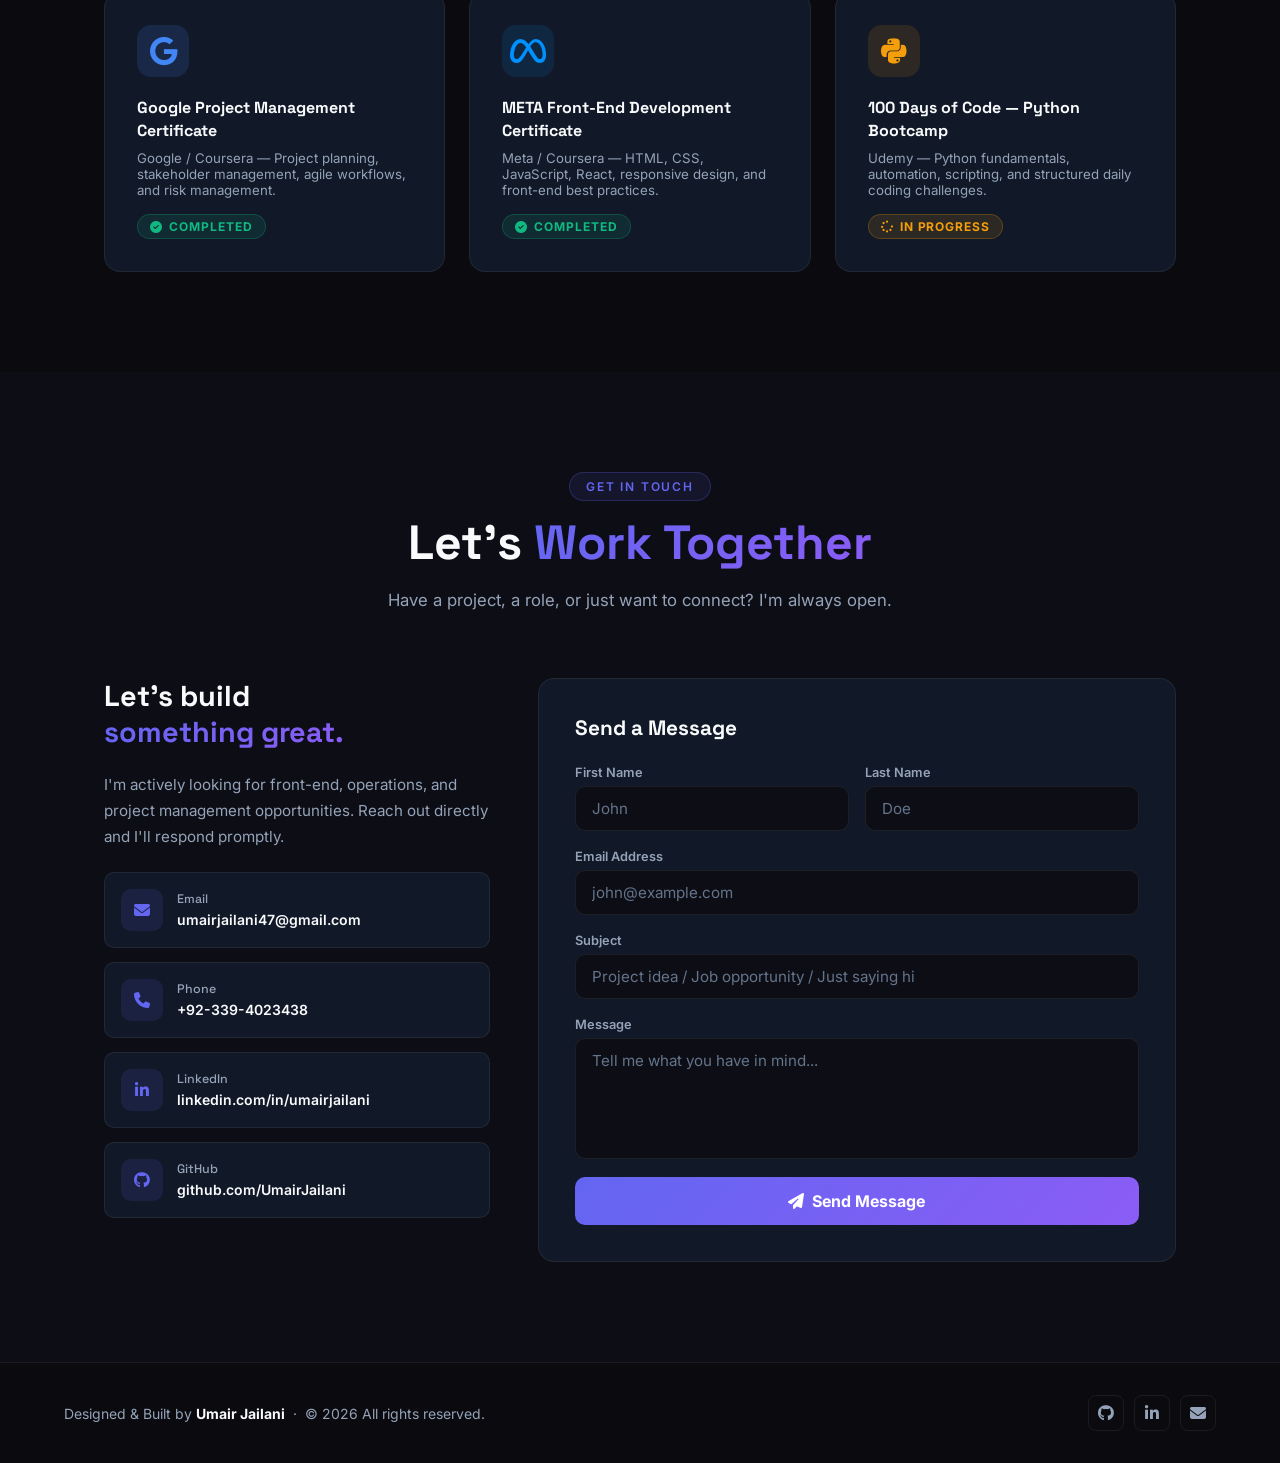
==== commit 2e2d6423: "Portfolio: normal cursor, faster loader, consistent pitch, Yaad links to public showcase Co-Authored" ====
--- a/index.html
+++ b/index.html
@@ -3,8 +3,8 @@
 <head>
     <meta charset="UTF-8" />
   <meta name="viewport" content="width=device-width, initial-scale=1.0" />
-  <meta property="og:title" content="Umair Jailani — IT Coordinator & Developer" />
-  <meta property="og:description" content="Self-taught developer and operations professional from Islamabad. 7+ years government experience. Frontend dev, Python in training, AI-augmented workflows." />
+  <meta property="og:title" content="Umair Jailani — Operations Professional & AI-Assisted Builder" />
+  <meta property="og:description" content="Operations professional from Islamabad with 7+ years of government experience, building web and mobile apps with AI tools." />
   <meta property="og:image" content="https://umairjailani.github.io/og_portfolio.png" />
   <meta property="og:image:width" content="1200" />
   <meta property="og:image:height" content="630" />
@@ -12,7 +12,7 @@
   <meta property="og:type" content="website" />
   <meta name="twitter:card" content="summary_large_image" />
   <meta name="twitter:image" content="https://umairjailani.github.io/og_portfolio.png" />
-  <title>Umair Jailani — Ops Professional & Self-Taught Developer</title>
+  <title>Umair Jailani — Operations Professional & AI-Assisted Builder</title>
   <link rel="preconnect" href="https://fonts.googleapis.com" />
   <link rel="preconnect" href="https://fonts.gstatic.com" crossorigin />
   <link href="https://fonts.googleapis.com/css2?family=Inter:wght@300;400;500;600;700;800&family=Space+Grotesk:wght@400;500;600;700;800&display=swap" rel="stylesheet" />
@@ -33,7 +33,7 @@
       --transition: all 0.3s cubic-bezier(0.4,0,0.2,1);
     }
     html { scroll-behavior: smooth; }
-    body { font-family: 'Inter', sans-serif; background: var(--bg); color: var(--text); overflow-x: hidden; cursor: none; }
+    body { font-family: 'Inter', sans-serif; background: var(--bg); color: var(--text); overflow-x: hidden; }
     h1,h2,h3,h4 { font-family: 'Space Grotesk', sans-serif; }
     a { text-decoration: none; color: inherit; }
     img { max-width: 100%; display: block; }
@@ -46,12 +46,12 @@
     #loader.hidden { opacity: 0; visibility: hidden; }
     .loader-logo { font-family: 'Space Grotesk', sans-serif; font-size: 3rem; font-weight: 800; background: var(--grad); -webkit-background-clip: text; -webkit-text-fill-color: transparent; animation: pulse 1s ease infinite; }
     .loader-bar { width: 200px; height: 3px; background: var(--border); border-radius: 99px; overflow: hidden; }
-    .loader-fill { height: 100%; background: var(--grad); border-radius: 99px; animation: loadFill 1.5s ease forwards; }
+    .loader-fill { height: 100%; background: var(--grad); border-radius: 99px; animation: loadFill 0.3s ease forwards; }
     @keyframes loadFill { from { width: 0; } to { width: 100%; } }
     @keyframes pulse { 0%,100% { opacity:1; } 50% { opacity:0.5; } }
 
     /* CURSOR */
-    #cursor-dot, #cursor-ring { position: fixed; pointer-events: none; z-index: 9998; border-radius: 50%; transform: translate(-50%,-50%); transition-timing-function: cubic-bezier(0.4,0,0.2,1); }
+    #cursor-dot, #cursor-ring { display: none; position: fixed; pointer-events: none; z-index: 9998; border-radius: 50%; transform: translate(-50%,-50%); transition-timing-function: cubic-bezier(0.4,0,0.2,1); }
     #cursor-dot { width: 8px; height: 8px; background: var(--blue); transition-duration: 0.05s; transition-property: transform, background, width, height; }
     #cursor-ring { width: 36px; height: 36px; border: 2px solid var(--blue); opacity: 0.5; transition-duration: 0.15s; transition-property: transform, border-color, width, height; }
     body.cursor-hover #cursor-dot { width: 12px; height: 12px; background: var(--purple); }
@@ -397,7 +397,7 @@
         <p class="hero-subtitle reveal reveal-delay-2">I'm a <span id="typed"></span></p>
         <p class="hero-desc reveal reveal-delay-3">
           Operations &amp; admin professional with <strong>7+ years</strong> of government-level experience —
-          now a self-taught front-end developer holding <strong>Google</strong> and <strong>META</strong> certifications.
+          now building web and mobile apps with AI tools, backed by <strong>Google</strong> and <strong>META</strong> certifications.
           I bring discipline, ownership, and real-world problem-solving to every project I build.
         </p>
         <div class="hero-btns reveal reveal-delay-4">
@@ -423,7 +423,7 @@
                  onerror="this.style.display='none';this.nextElementSibling.style.display='flex';" />
             <div class="hero-img-fallback" style="display:none;">UJ</div>
           </div>
-          <div class="float-badge badge-python" aria-hidden="true"><i class="fab fa-python"></i> Python Developer</div>
+          <div class="float-badge badge-python" aria-hidden="true"><i class="fab fa-python"></i> Python</div>
           <div class="float-badge badge-js" aria-hidden="true"><i class="fab fa-js-square"></i> JavaScript</div>
           <div class="float-badge badge-ai" aria-hidden="true"><i class="fas fa-robot"></i> AI-Powered</div>
         </div>
@@ -438,7 +438,7 @@
         <div class="about-text">
           <div class="section-tag reveal">Who I Am</div>
           <h2 class="reveal reveal-delay-1">
-            Self-taught. Battle-tested.<br/><span class="gradient-text">Always delivering.</span>
+            Ops-trained. Battle-tested.<br/><span class="gradient-text">Always delivering.</span>
           </h2>
           <p class="reveal reveal-delay-2">
             I'm <strong>Umair Jailani</strong> — an operations and admin professional from <strong>Islamabad, Pakistan</strong>
@@ -446,15 +446,14 @@
             drafting legal case findings, conducting formal hearings, and managing thousands of active case files.
           </p>
           <p class="reveal reveal-delay-3">
-            Matric-qualified but entirely <strong>self-taught beyond that</strong> — I earned a <strong>Google Project Management
-            Certificate</strong> and a <strong>META Front-End Development Certificate</strong> through independent study,
-            and I'm actively training in Python. I build with code the same way I worked in government:
-            with full ownership and zero shortcuts.
+            Through independent study I earned a <strong>Google Project Management Certificate</strong> and a
+            <strong>META Front-End Development Certificate</strong>, and I'm actively training in Python. I build apps with
+            AI coding tools, and I own the parts that matter: deciding what to build, testing it properly and shipping it safely.
           </p>
           <div class="about-highlights reveal reveal-delay-3">
             <div class="about-hl"><i class="fas fa-map-marker-alt"></i><div>Based in <span>Islamabad, Pakistan</span></div></div>
             <div class="about-hl"><i class="fas fa-briefcase"></i><div><span>7+ years</span> government operations experience</div></div>
-            <div class="about-hl"><i class="fas fa-code"></i><div>Self-taught <span>Front-End Developer</span></div></div>
+            <div class="about-hl"><i class="fas fa-code"></i><div>Builds web &amp; mobile apps <span>with AI tools</span></div></div>
             <div class="about-hl"><i class="fas fa-robot"></i><div>Active user of <span>AI-assisted workflows</span></div></div>
             <div class="about-hl"><i class="fas fa-language"></i><div>English · Urdu · <span>Japanese (learning)</span></div></div>
           </div>
@@ -884,7 +883,7 @@
       setTimeout(() => {
         document.getElementById('loader').classList.add('hidden');
         loadProjects(); animateStats(); animateSkillBars();
-      }, 1600);
+      }, 150);
     });
 
     /* CURSOR */
@@ -932,7 +931,7 @@
 
     /* TYPED.JS */
     new Typed('#typed', {
-      strings: ['Front-End Developer.','Ops &amp; Admin Professional.','Self-Taught Developer.','Python Developer.','AI-Powered Builder.','Problem Solver.'],
+      strings: ['Operations Professional.','AI-Powered Builder.','Front-End Developer.','Problem Solver.'],
       typeSpeed: 58, backSpeed: 32, backDelay: 1800, loop: true
     });
 
@@ -940,10 +939,10 @@
     const PINNED = [
       {
         name: 'Yaad',
-        description: 'Full-featured to-do and task manager mobile app built with React Native and Expo. Available on Android.',
-        html_url: 'https://github.com/UmairJailani/yaad',
+        description: 'Shared lists and team management app for home and work. Android, React Native, Expo and Firebase. Completed Google Play closed testing.',
+        html_url: 'https://github.com/UmairJailani/yaad-showcase',
         homepage: null,
-        topics: ['react-native', 'expo', 'typescript'],
+        topics: ['react-native', 'expo', 'firebase', 'typescript'],
         category: 'mobile',
         badge: 'Mobile App',
         badgeClass: 'badge-mobile',
@@ -983,7 +982,7 @@
         const res = await fetch('https://api.github.com/users/UmairJailani/repos?per_page=100&sort=pushed');
         const repos = await res.json();
         const ghProjects = repos
-          .filter(r => Array.isArray(r.topics) && r.topics.includes('portfolio-project'))
+          .filter(r => r.name !== 'yaad-showcase' && Array.isArray(r.topics) && r.topics.includes('portfolio-project'))
           .sort((a, b) => new Date(b.pushed_at) - new Date(a.pushed_at))
           .map(r => ({
             name: r.name,
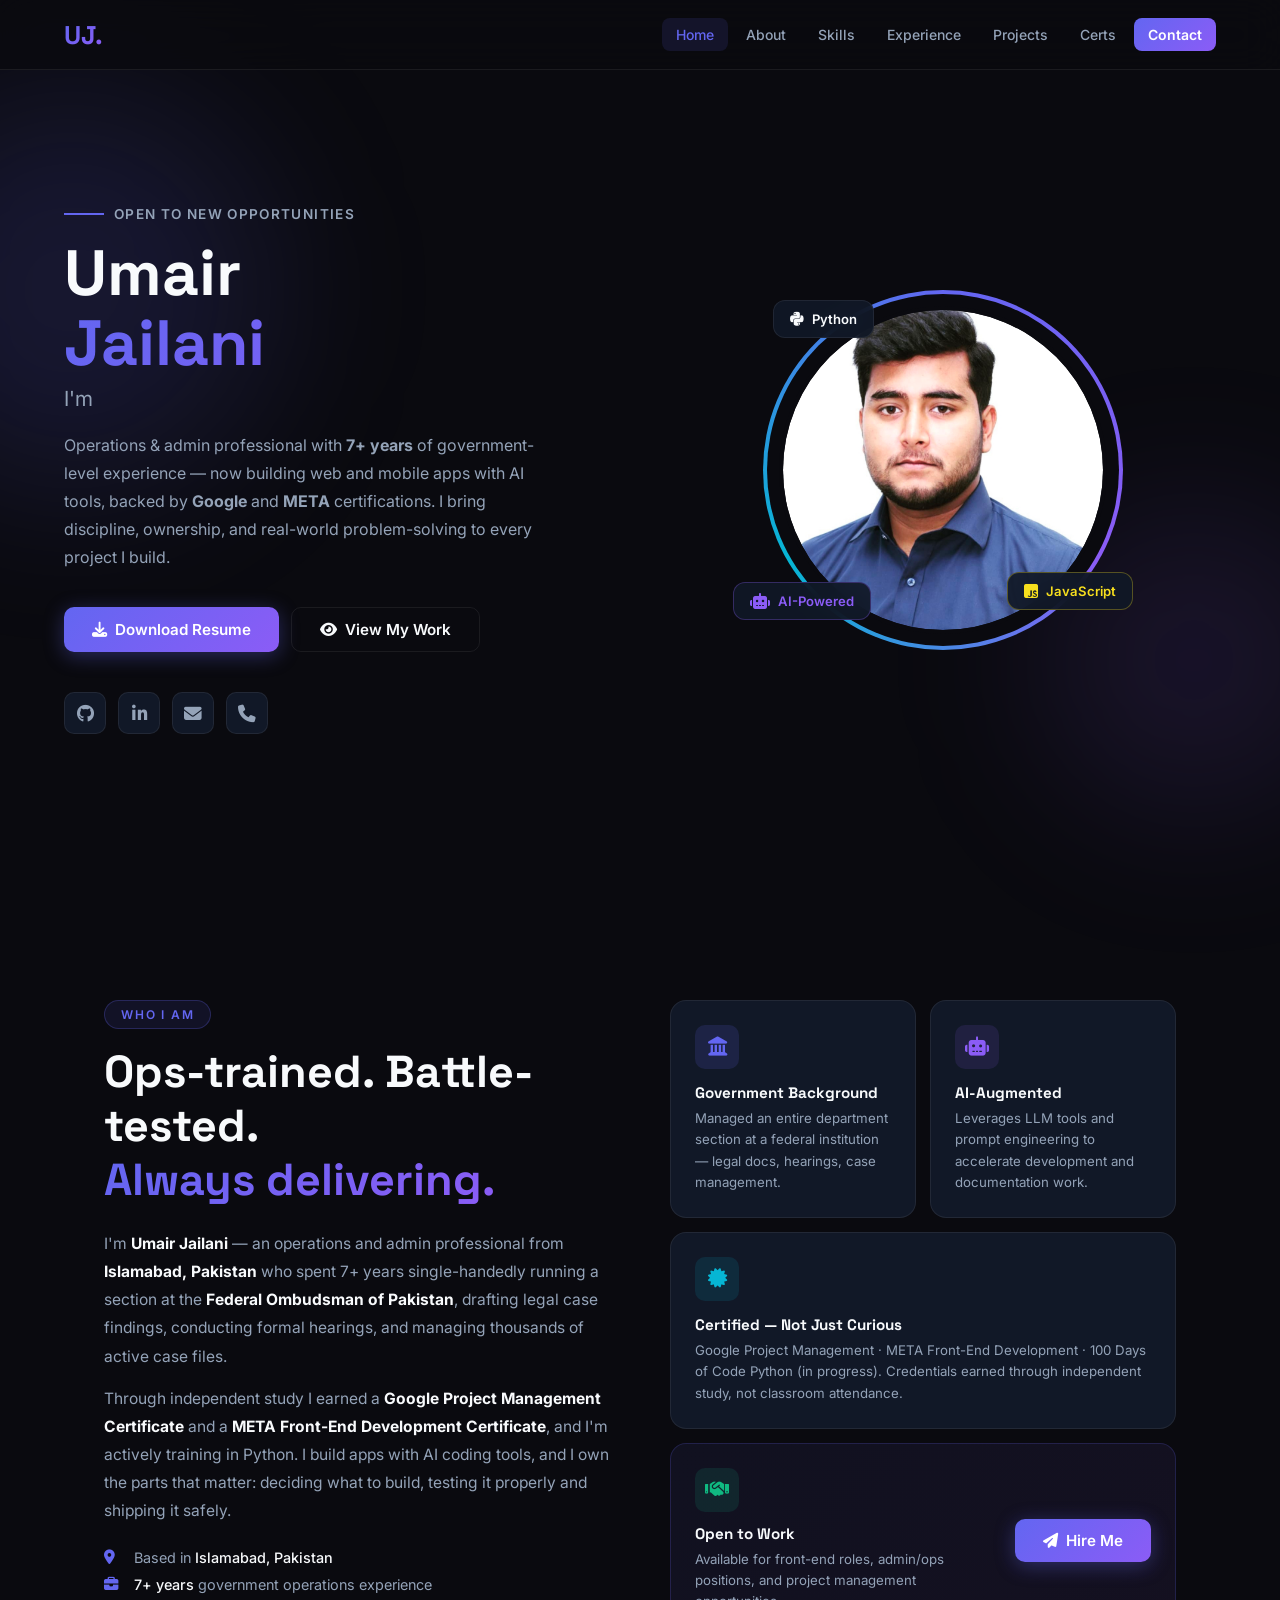
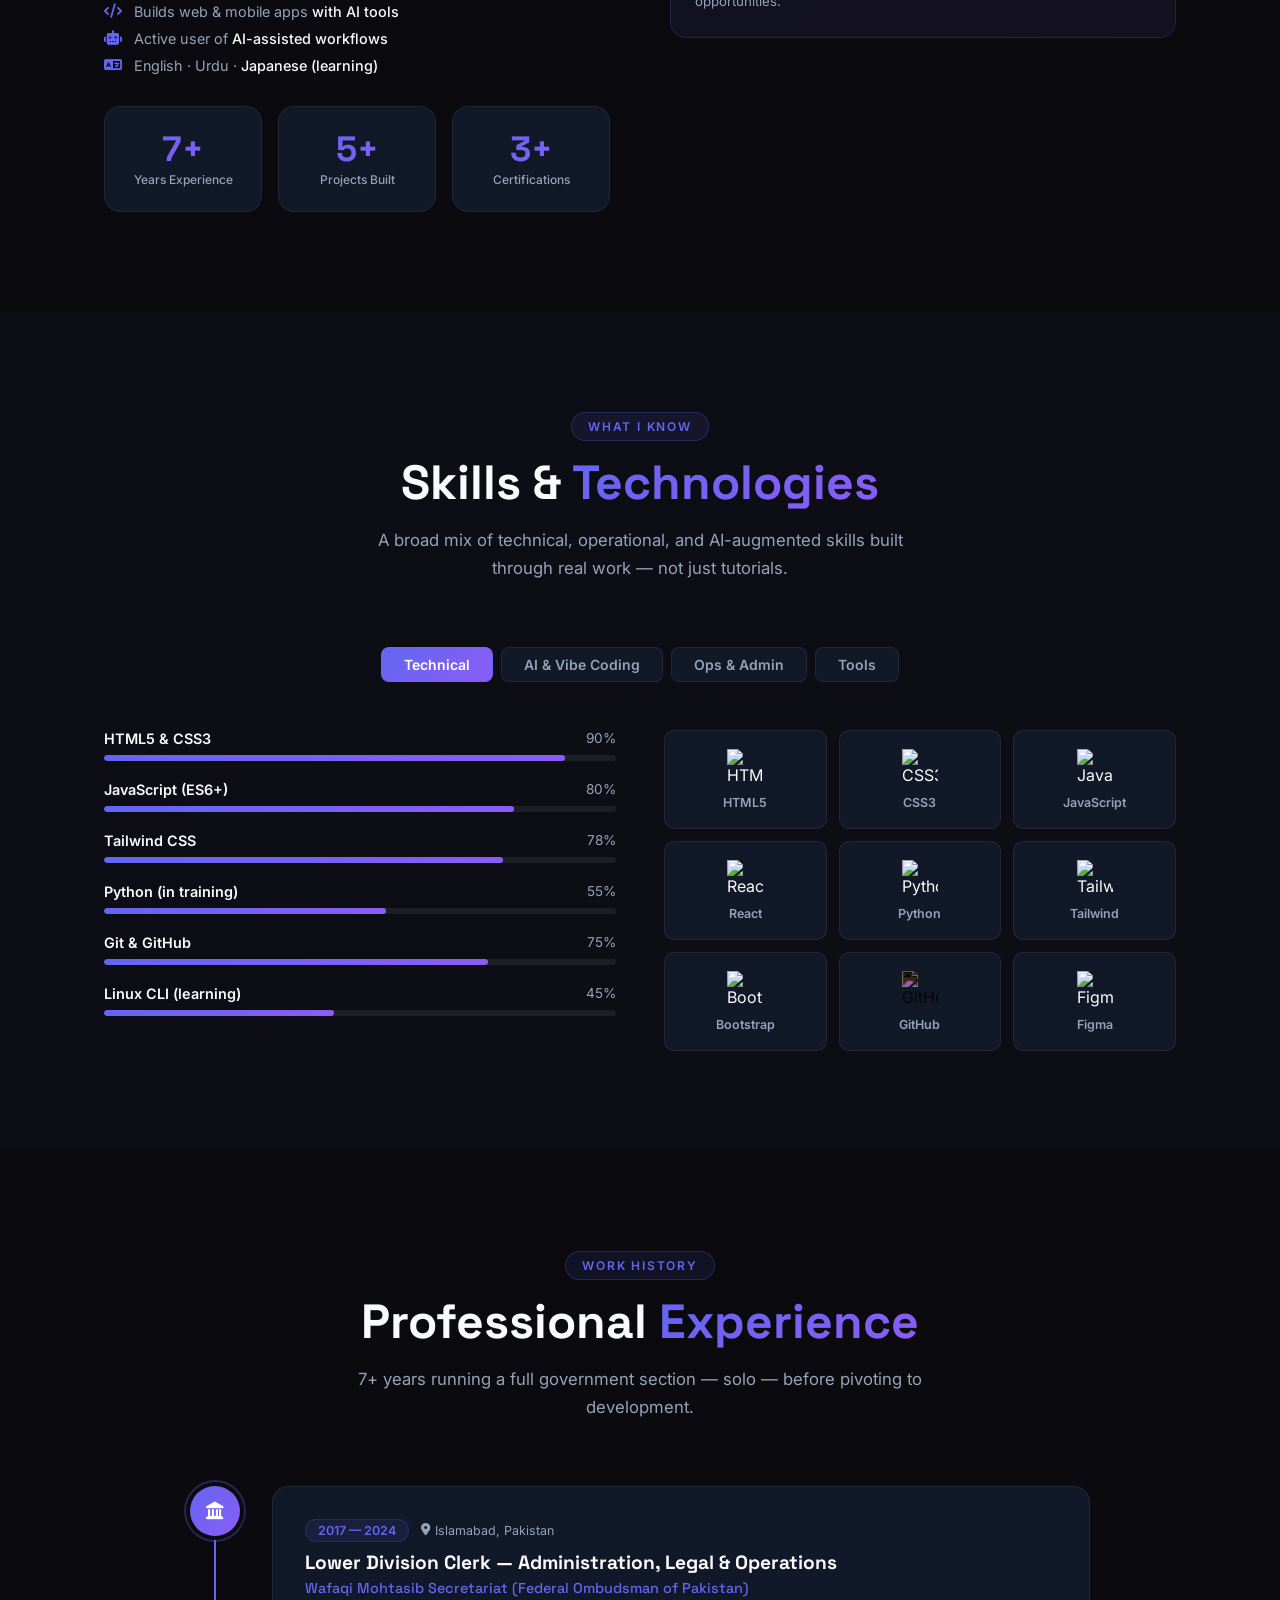
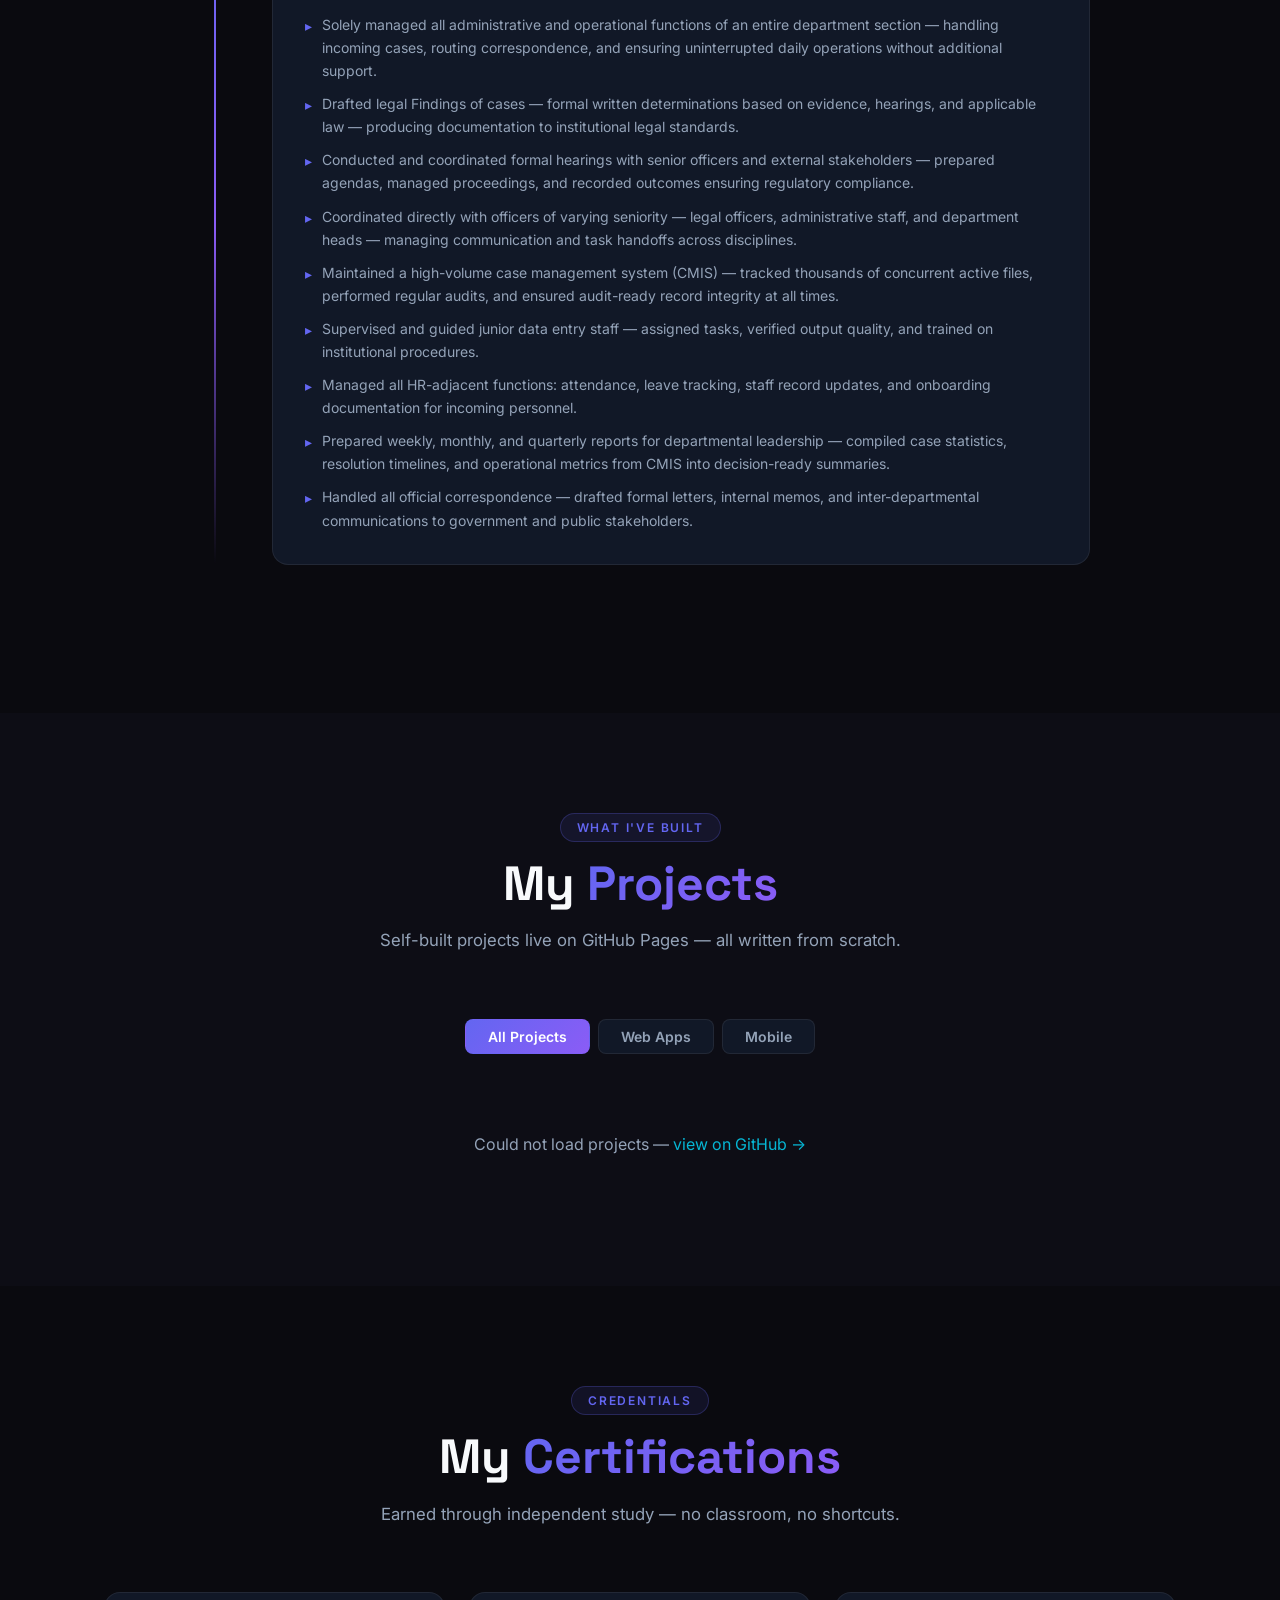
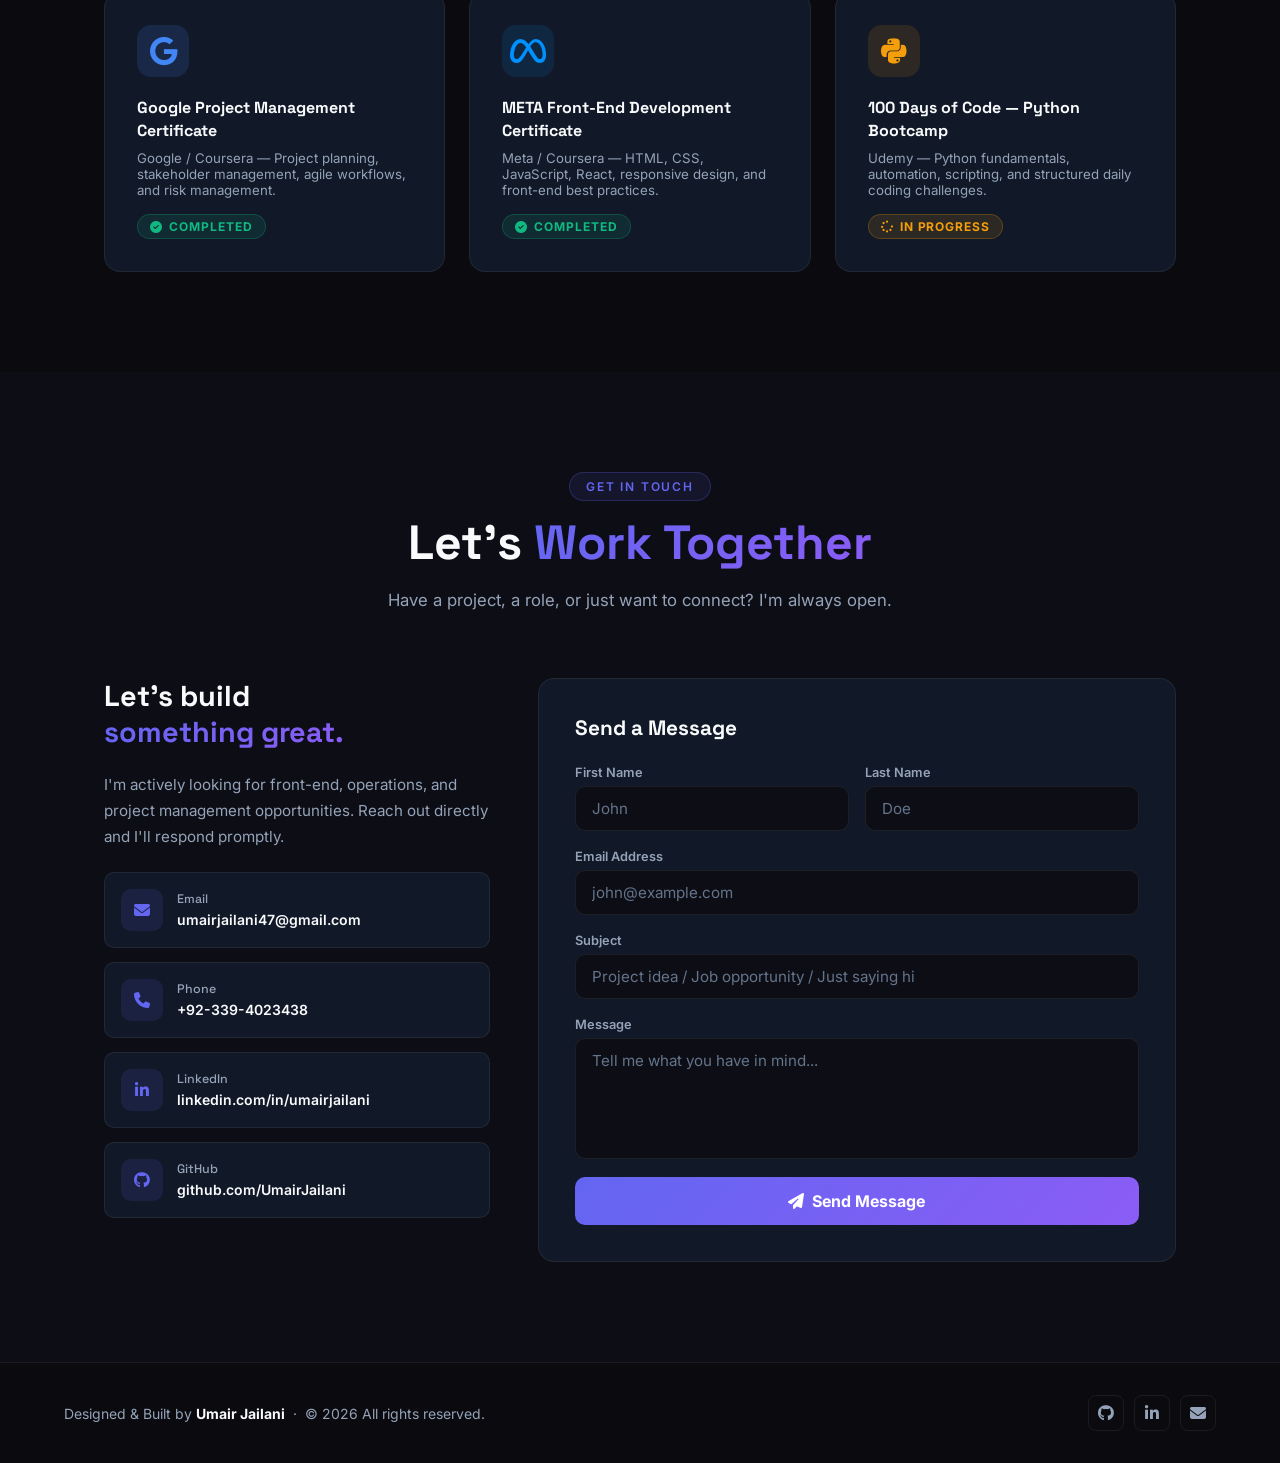
==== commit bae714c2: "Fix typing line grammar; README with screenshot and site overview Co-Authored-By: Claude Opus 5.5 <n" ====
--- a/index.html
+++ b/index.html
@@ -394,7 +394,7 @@
           <span class="first">Umair</span>
           <span class="last">Jailani</span>
         </h1>
-        <p class="hero-subtitle reveal reveal-delay-2">I'm a <span id="typed"></span></p>
+        <p class="hero-subtitle reveal reveal-delay-2">I'm <span id="typed"></span></p>
         <p class="hero-desc reveal reveal-delay-3">
           Operations &amp; admin professional with <strong>7+ years</strong> of government-level experience —
           now building web and mobile apps with AI tools, backed by <strong>Google</strong> and <strong>META</strong> certifications.
@@ -931,7 +931,7 @@
 
     /* TYPED.JS */
     new Typed('#typed', {
-      strings: ['Operations Professional.','AI-Powered Builder.','Front-End Developer.','Problem Solver.'],
+      strings: ['an Operations Professional.','an AI-Powered Builder.','a Front-End Developer.','a Problem Solver.'],
       typeSpeed: 58, backSpeed: 32, backDelay: 1800, loop: true
     });
 
@@ -948,11 +948,23 @@
         badgeClass: 'badge-mobile',
         icon: 'fa-mobile-alt',
         iconColor: 'var(--blue)'
+      },
+      {
+        name: 'Second Brain',
+        description: 'How I run my work with AI agents: a private knowledge base Claude Code and Codex share, published hourly through a privacy filter.',
+        html_url: 'https://github.com/UmairJailani/second-brain-showcase',
+        homepage: null,
+        topics: ['claude-code', 'codex', 'obsidian', 'automation'],
+        category: 'web',
+        badge: 'AI Workflow',
+        badgeClass: 'badge-mobile',
+        icon: 'fa-brain',
+        iconColor: 'var(--purple)'
       }
     ];
 
     function formatProjectName(name) {
-      const overrides = { 'Dice-Game': 'Dice Duel', 'ToDoList-Project': 'To-Do List App', 'Login_page': 'Login Page UI', 'Drum-on-keys': 'Drum Machine', 'Calculator_Project': 'Calculator App' };
+      const overrides = { 'Dice-Game': 'Dice Duel', 'ToDoList-Project': 'To-Do List App', 'Login_page': 'Login Page UI', 'Drum-on-keys': 'Drum Machine', 'Calculator_Project': 'Calculator App', 'auth-ui': 'Auth UI', 'quizrush': 'QuizRush', 'Simon-Game': 'Simon' };
       return overrides[name] || name.replace(/[-_]/g, ' ').replace(/\b\w/g, c => c.toUpperCase());
     }
 
@@ -982,7 +994,7 @@
         const res = await fetch('https://api.github.com/users/UmairJailani/repos?per_page=100&sort=pushed');
         const repos = await res.json();
         const ghProjects = repos
-          .filter(r => r.name !== 'yaad-showcase' && Array.isArray(r.topics) && r.topics.includes('portfolio-project'))
+          .filter(r => !['yaad-showcase','second-brain-showcase'].includes(r.name) && Array.isArray(r.topics) && r.topics.includes('portfolio-project'))
           .sort((a, b) => new Date(b.pushed_at) - new Date(a.pushed_at))
           .map(r => ({
             name: r.name,
